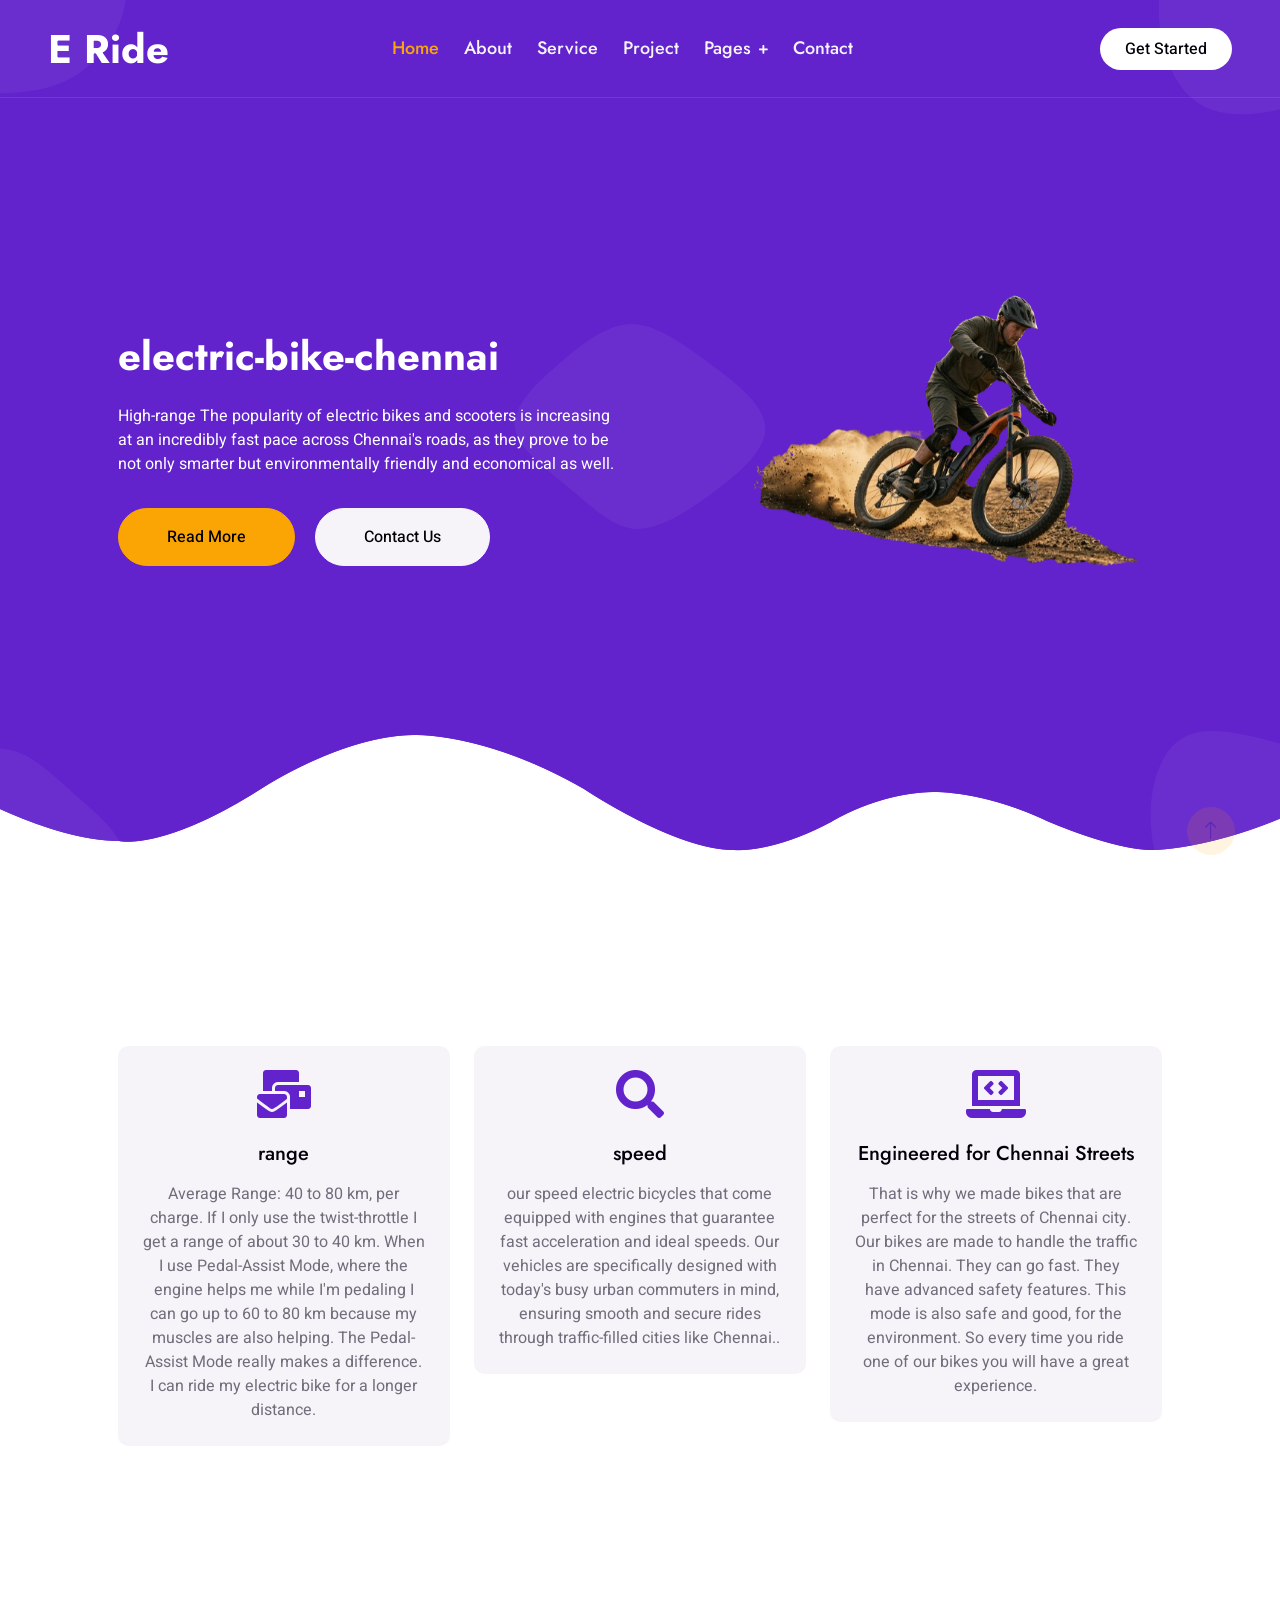
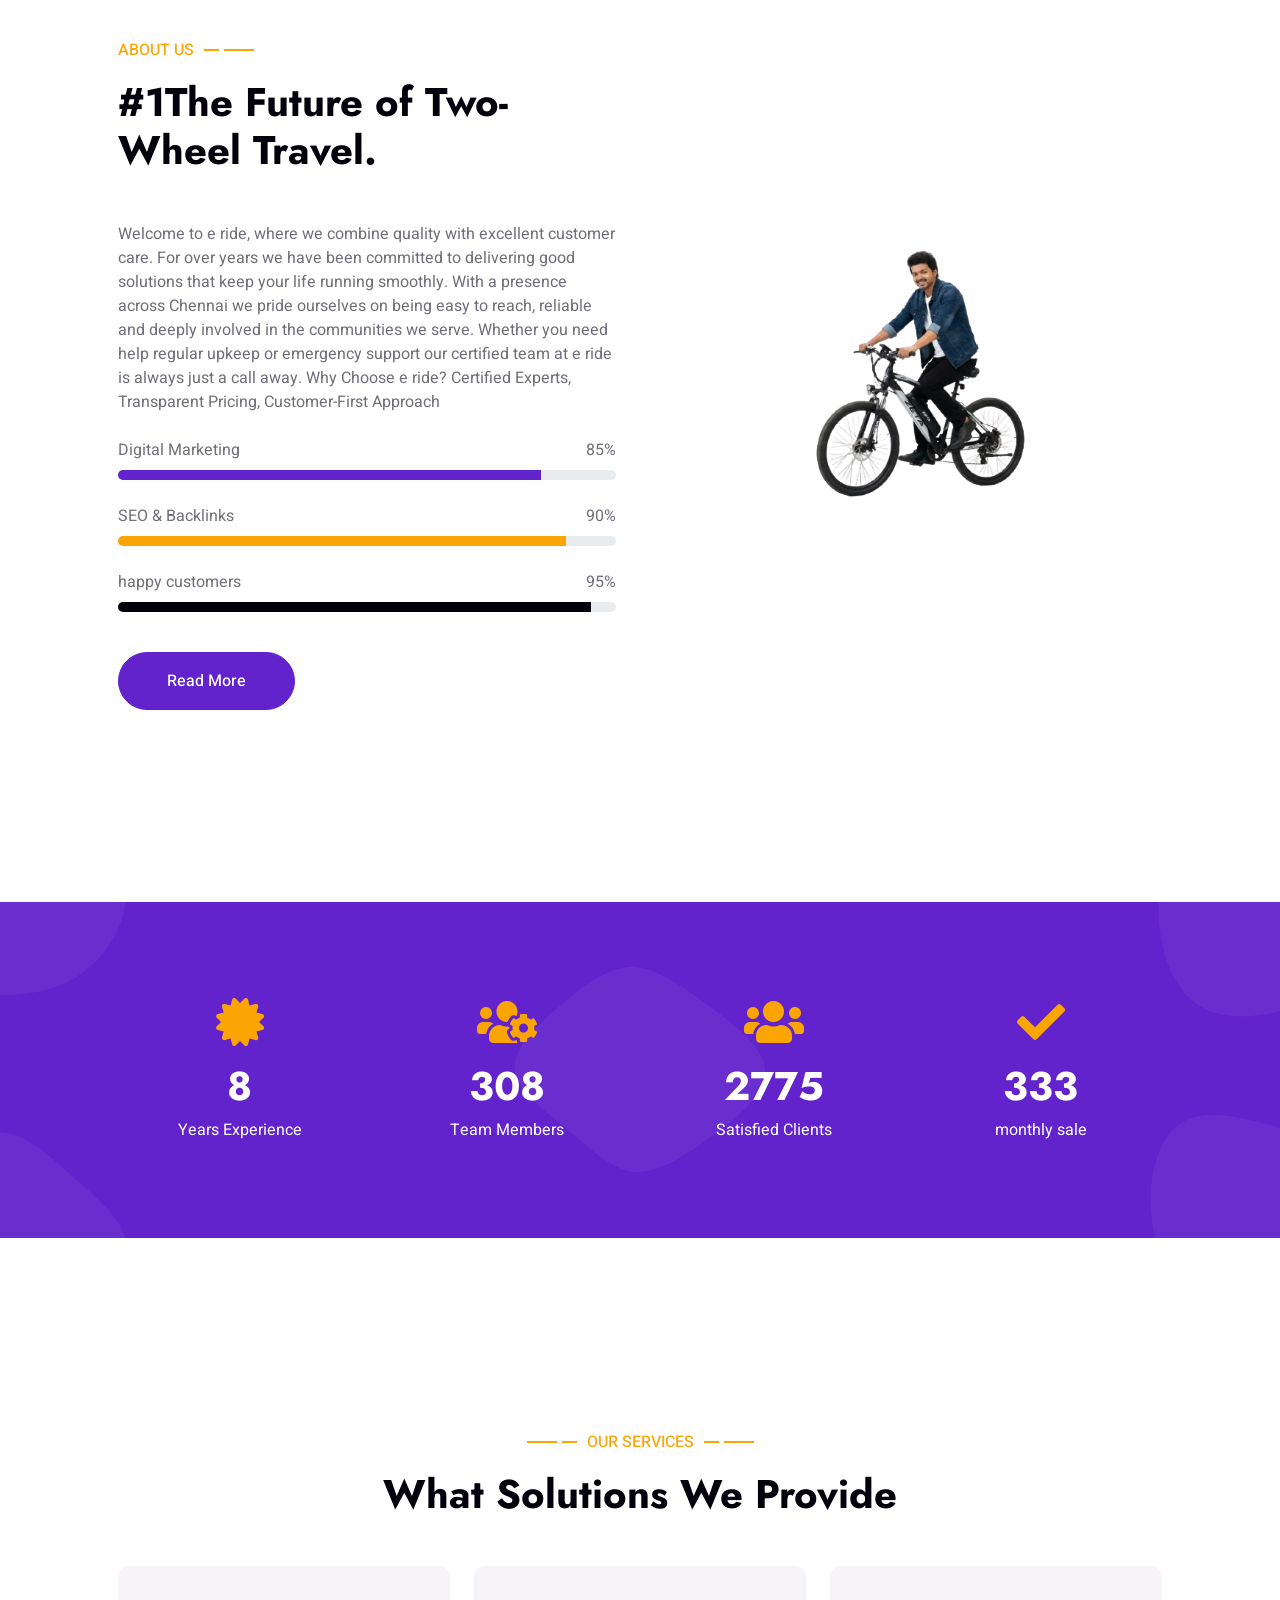
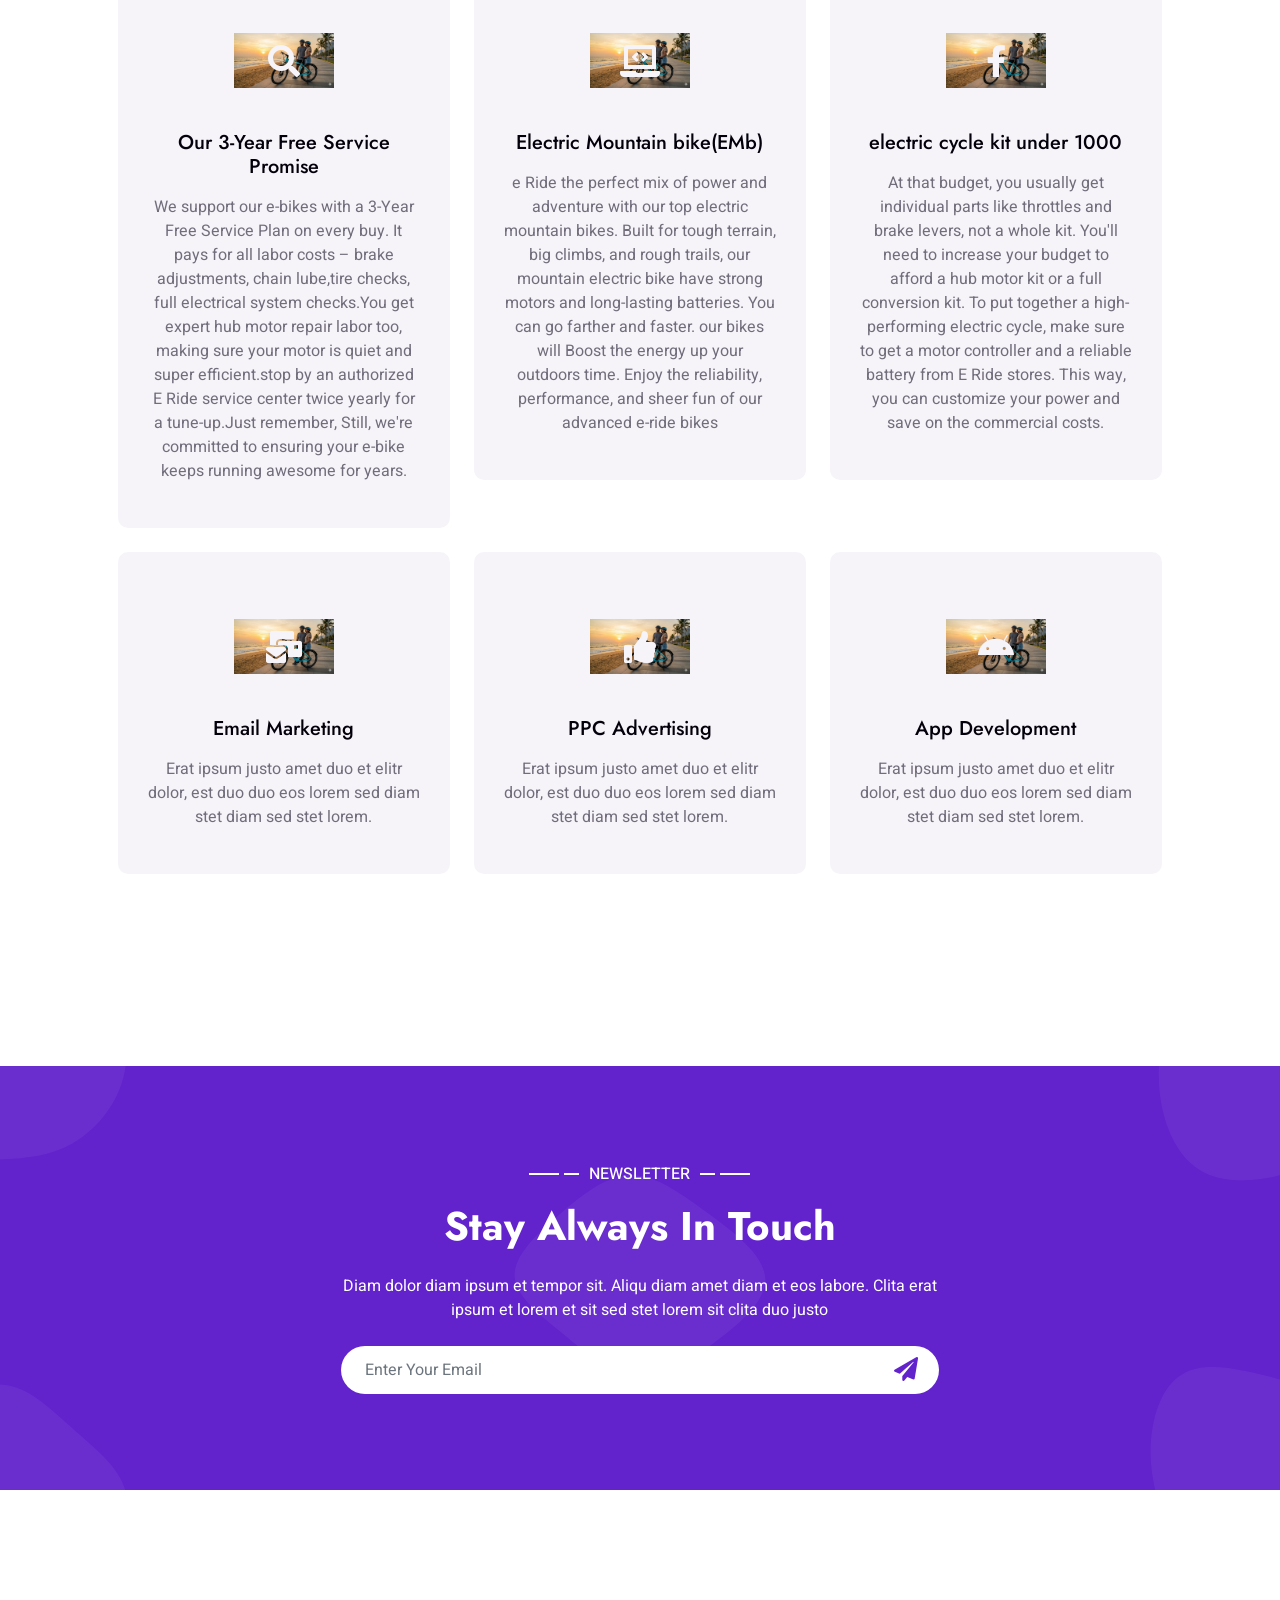
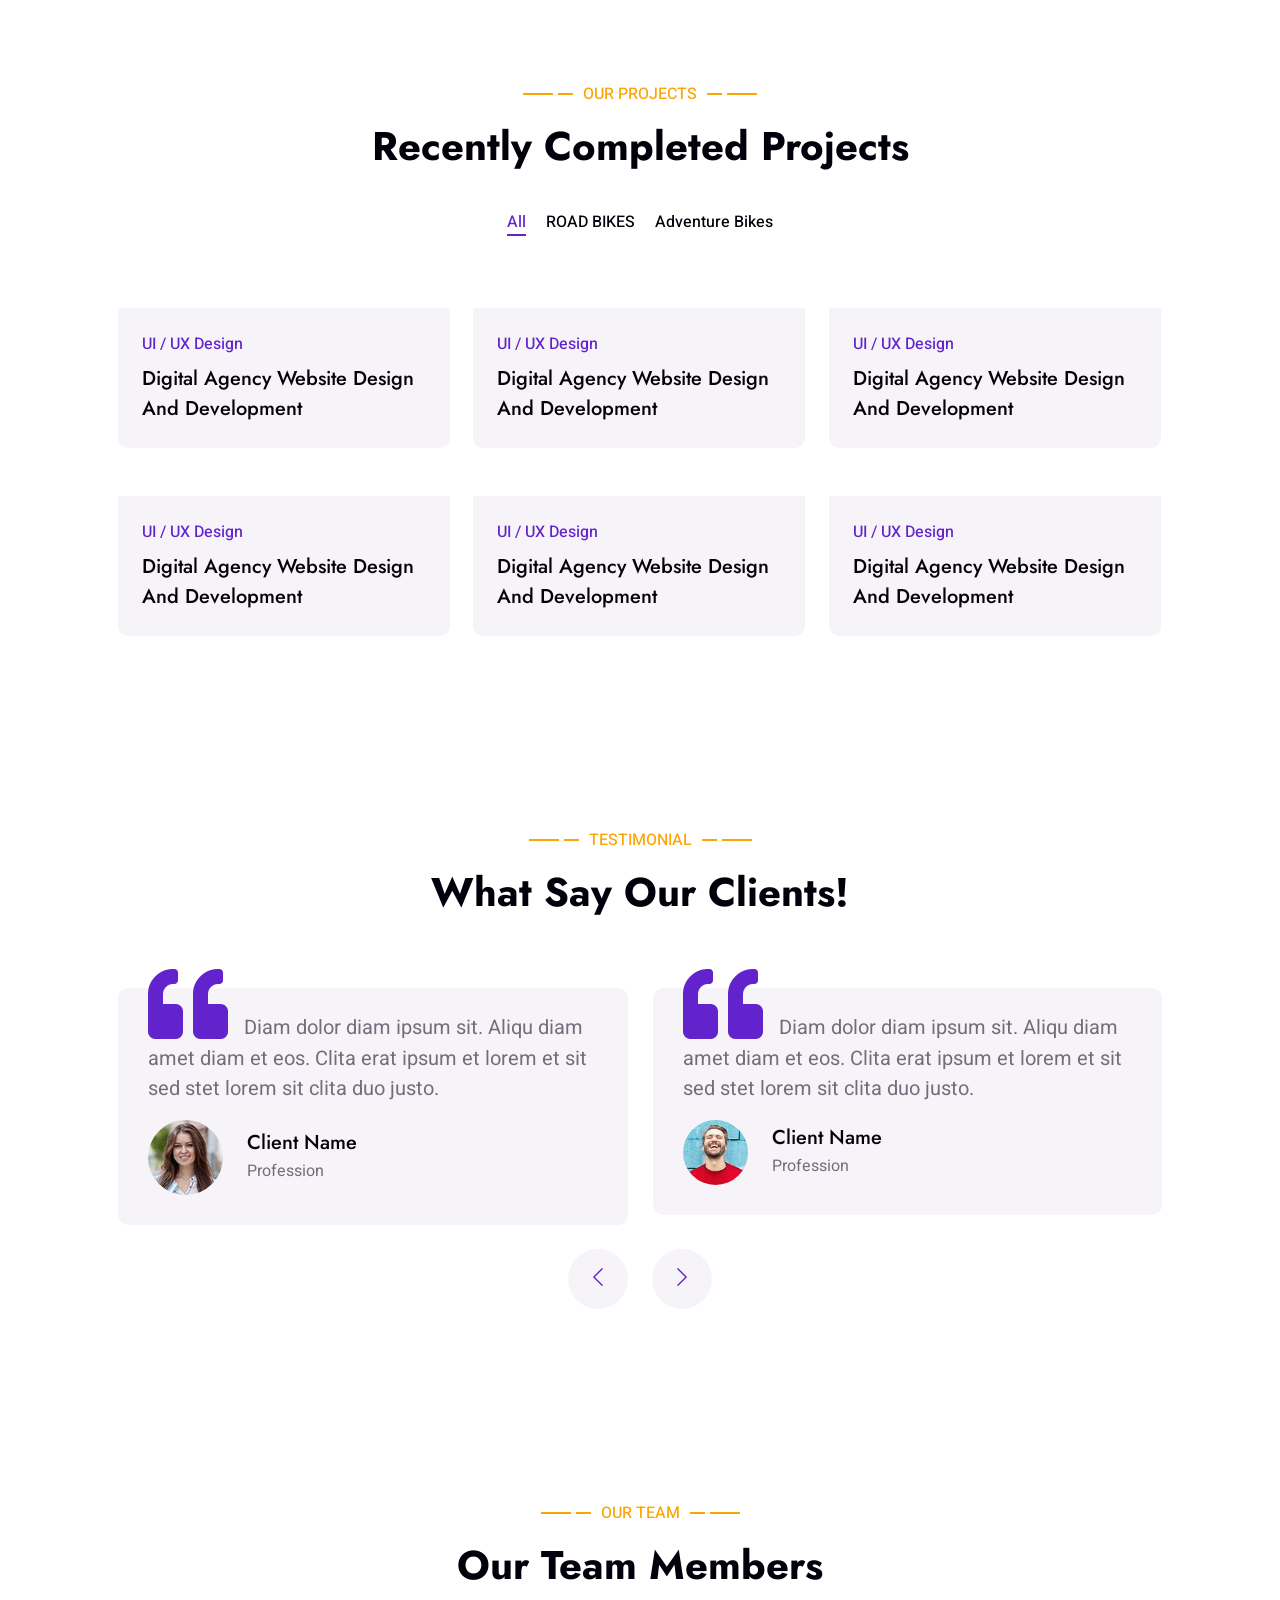
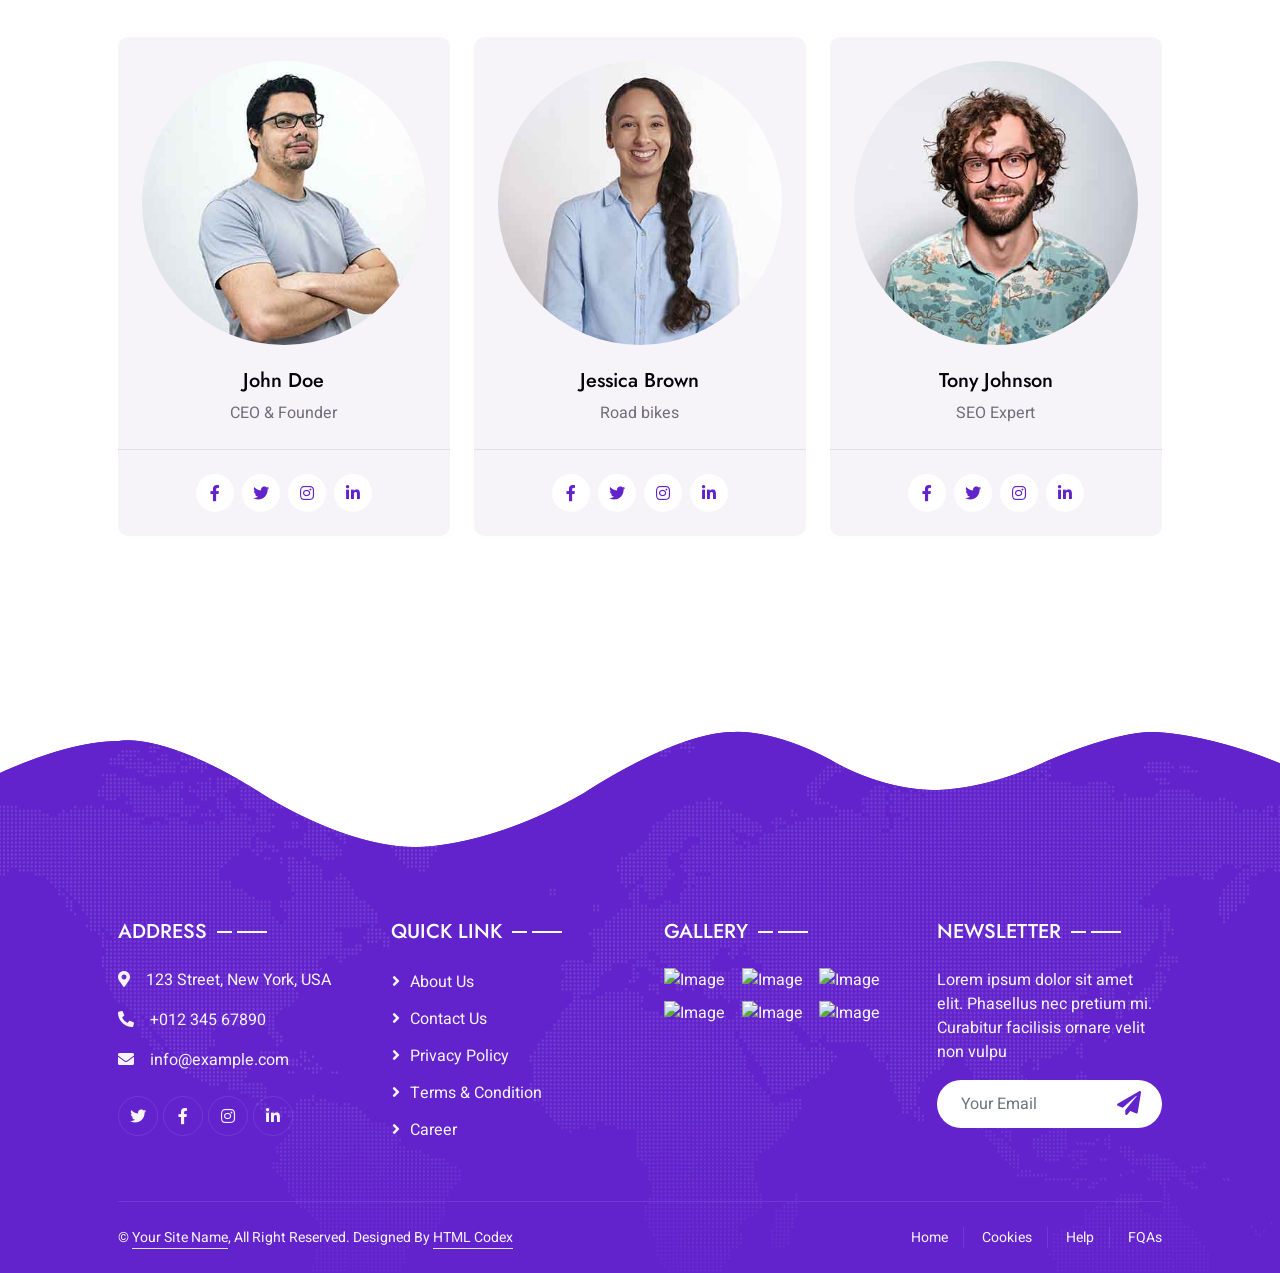
==== index.html @ e10cf602 "Update index.html" ====
<!DOCTYPE html>
<html lang="en">

<head>
    <meta charset="utf-8">
    <title>E Ride - e ride HTML Template</title>
    <meta content="width=device-width, initial-scale=1.0" name="viewport">
    <meta content="" name="keywords">
    <meta content="" name="description">
	<meta name="google-site-verification" content="MjJmo7mR6ktE2wpKKITRZeSMw9KIk4Xc7xB0XIwKGMk" />
     <script type="application/ld+json">
	{
	  "@context": "https://schema.org",
	  "@type": "BlogPosting",
	  "mainEntityOfPage": {
	    "@type": "WebPage",
	    "@id": "https://electric-bike-chennai.vercel.app/index.html"
	  },
	  "headline": "digital marketing",
	  "image": "",  
	  "author": {
	    "@type": "Organization",
	    "name": "nickson"
	  },  
	  "publisher": {
	    "@type": "Organization",
	    "name": "nickson",
	    "logo": {
	      "@type": "ImageObject",
	      "url": ""
	    }
	  },
	  "datePublished": "2026-05-29",
	  "dateModified": "2026-06-10"
	}
	</script>

    <script type="application/ld+json">
	{
	  "@context": "https://schema.org/", 
	  "@type": "BreadcrumbList", 
	  "itemListElement": [{
	    "@type": "ListItem", 
	    "position": 1, 
	    "name": "home",
	    "item": "https://electric-bike-chennai.vercel.app/"  
	  },{
	    "@type": "ListItem", 
	    "position": 2, 
	    "name": "about",
	    "item": "https://electric-bike-chennai.vercel.app/about.html"  
	  }]
	}
	</script>

	<script type="application/ld+json">
	{
	  "@context": "https://schema.org",
	  "@type": "Event",
	  "name": "digital marketing",
	  "description": "Join industry leaders at [Event Name] to discover the latest trends in SEO, paid media, content marketing, and AI-driven strategy. Packed with actionable insights, expert-led panels, and elite networking opportunities, this event is designed to help brands and agencies scale their digital footprint in 2026.",
	  "startDate": "2026-05-30T12:00+05:30",
	  "endDate": "2026-07-01T06:00+05:30",
	  "eventStatus": "https://schema.org/EventScheduled",
	  "eventAttendanceMode": "https://schema.org/OnlineEventAttendanceMode",
	  "location": {
	    "@type": "VirtualLocation",
	    "url": ""
	  },
	  "performer": {
	    "@type": "Person",
	    "name": "nickson"
	  }
	}
	</script>


	<script type="application/ld+json">
	{
	  "@context": "https://schema.org/",
	  "@type": "JobPosting",
	  "title": "digital marketing trainers",
	  "description": "digital marketing",
	  "identifier": {
	    "@type": "PropertyValue",
	    "name": "nick",
	    "value": "nickson"
	  },
	  "hiringOrganization" : {
	    "@type": "Organization",
	    "name": "nick",
	    "sameAs": "https://electric-bike-chennai.vercel.app/index.html"
	  },
	  "industry": "digital market",
	  "employmentType": "FULL_TIME",
	  "workHours": "8am-5pm",
	  "datePosted": "2026-06-03",
	  "validThrough": "2026-07-01",
	  "jobLocation": {
	    "@type": "Place",
	    "address": {
	      "@type": "PostalAddress",
	      "streetAddress": "sla street",
	      "addressLocality": "Nedumprakkad",
	      "postalCode": "688524",
	      "addressCountry": "IN"
	    }
	  },
	  "baseSalary": {
	    "@type": "MonetaryAmount",
	    "currency": "INR",
	    "value": {
	      "@type": "QuantitativeValue",
	      "minValue": 15000,
	      "maxValue": 25000,
	      "unitText": "MONTH"
	    }
	  },
	  "responsibilities": "team management",
	  "skills": "seo",
	  "qualifications": "digital marketing courses",
	  "educationRequirements": "any degrees",
	  "experienceRequirements": "1 years"
	}
</script>

	 <!DOCTYPE html>
<html lang="en">

<head>
    <meta charset="utf-8">
    <title>E ride - Digital Agency HTML Template</title>
    <meta content="width=device-width, initial-scale=1.0" name="viewport">
    <meta content="" name="keywords">
    <meta content="" name="description">
     <script type="application/ld+json">
	{
	  "@context": "https://schema.org",
	  "@type": "BlogPosting",
	  "mainEntityOfPage": {
	    "@type": "WebPage",
	    "@id": "https://electric-bike-chennai.vercel.app/index.html"
	  },
	  "headline": "digital marketing",
	  "image": "",  
	  "author": {
	    "@type": "Organization",
	    "name": "nickson"
	  },  
	  "publisher": {
	    "@type": "Organization",
	    "name": "nickson",
	    "logo": {
	      "@type": "ImageObject",
	      "url": ""
	    }
	  },
	  "datePublished": "2026-05-29",
	  "dateModified": "2026-06-10"
	}
	</script>

    <script type="application/ld+json">
	{
	  "@context": "https://schema.org/", 
	  "@type": "BreadcrumbList", 
	  "itemListElement": [{
	    "@type": "ListItem", 
	    "position": 1, 
	    "name": "home",
	    "item": "https://electric-bike-chennai.vercel.app/"  
	  },{
	    "@type": "ListItem", 
	    "position": 2, 
	    "name": "about",
	    "item": "https://electric-bike-chennai.vercel.app/about.html"  
	  }]
	}
	</script>

	<script type="application/ld+json">
	{
	  "@context": "https://schema.org",
	  "@type": "Event",
	  "name": "digital marketing",
	  "description": "Join industry leaders at [Event Name] to discover the latest trends in SEO, paid media, content marketing, and AI-driven strategy. Packed with actionable insights, expert-led panels, and elite networking opportunities, this event is designed to help brands and agencies scale their digital footprint in 2026.",
	  "startDate": "2026-05-30T12:00+05:30",
	  "endDate": "2026-07-01T06:00+05:30",
	  "eventStatus": "https://schema.org/EventScheduled",
	  "eventAttendanceMode": "https://schema.org/OnlineEventAttendanceMode",
	  "location": {
	    "@type": "VirtualLocation",
	    "url": ""
	  },
	  "performer": {
	    "@type": "Person",
	    "name": "nickson"
	  }
	}
	</script>
    <script type="application/ld+json">
	{
	  "@context": "https://schema.org/",
	  "@type": "Person",
	  "name": "nickson",
	  "url": "https://electric-bike-chennai-8pszng38u-nicksonraj194-sketchs-projects.vercel.app/",
	  "image": "https://kommodo.ai/i/twHcA2DqbHelSn1i2Pst",
	  "sameAs": "https://www.youtube.com/watch?v=ZucOiqzRznA",
	  "jobTitle": "digital marketing",
	  "worksFor": {
	    "@type": "Organization",
	    "name": "sla digital marketing"
	  }  
	}
</script>

	<script type="application/ld+json">
	{
	  "@context": "https://schema.org/",
	  "@type": "JobPosting",
	  "title": "digital marketing trainers",
	  "description": "digital marketing",
	  "identifier": {
	    "@type": "PropertyValue",
	    "name": "nick",
	    "value": "nickson"
	  },
	  "hiringOrganization" : {
	    "@type": "Organization",
	    "name": "nick",
	    "sameAs": "https://electric-bike-chennai.vercel.app/index.html"
	  },
	  "industry": "digital market",
	  "employmentType": "FULL_TIME",
	  "workHours": "8am-5pm",
	  "datePosted": "2026-06-03",
	  "validThrough": "2026-07-01",
	  "jobLocation": {
	    "@type": "Place",
	    "address": {
	      "@type": "PostalAddress",
	      "streetAddress": "sla street",
	      "addressLocality": "Nedumprakkad",
	      "postalCode": "688524",
	      "addressCountry": "IN"
	    }
	  },
	  "baseSalary": {
	    "@type": "MonetaryAmount",
	    "currency": "INR",
	    "value": {
	      "@type": "QuantitativeValue",
	      "minValue": 15000,
	      "maxValue": 25000,
	      "unitText": "MONTH"
	    }
	  },
	  "responsibilities": "team management",
	  "skills": "seo",
	  "qualifications": "digital marketing courses",
	  "educationRequirements": "any degrees",
	  "experienceRequirements": "1 years"
	}
</script>

		<script type="application/ld+json">
		{
		  "@context": "https://schema.org",
		  "@type": "LocalBusiness",
		  "name": "digital marketing",
		  "image": "https://kommodo.ai/i/B055EiTiriVZtrxV8oEu",
		  "@id": "https://electric-bike-chennai.vercel.app/about.html",
		  "url": "https://electric-bike-chennai.vercel.app/index.html",
		  "telephone": "9021213456",
		  "priceRange": "25000",
		  "address": {
		    "@type": "PostalAddress",
		    "streetAddress": "CMC-8, Cherthala - Thavanakkadavu Road",
		    "addressLocality": "Nedumprakkad",
		    "postalCode": "688524",
		    "addressCountry": "IN"
		  },
		  "geo": {
		    "@type": "GeoCoordinates",
		    "latitude": 9.6960765,
		    "longitude": 76.3517298
		  },
		  "openingHoursSpecification": {
		    "@type": "OpeningHoursSpecification",
		    "dayOfWeek": [
		      "Monday",
		      "Tuesday",
		      "Wednesday",
		      "Thursday",
		      "Friday",
		      "Saturday",
		      "Sunday"
		    ],
		    "opens": "00:00",
		    "closes": "23:59"
		  },
		  "sameAs": "https://electric-bike-chennai.vercel.app/index.html" 
		}
</script>

	 <script type="application/ld+json">
	{
	  "@context": "https://schema.org/", 
	  "@type": "Product", 
	  "name": "e bike",
	  "image": "https://kommodo.ai/i/fClTK6nTfmy2OwYdulo4",
	  "description": "Engineered for riders who demand performance, style, and reliability, this electric bike effortlessly blends advanced technology with premium comfort. Whether you are navigating steep city hills, beating rush-hour traffic, or exploring scenic coastal trails, power through your journey with zero emissions and maximum fun.",
	  "brand": {
	    "@type": "Brand",
	    "name": "electric bike"
	  },
	  "sku": "100",
	  "aggregateRating": {
	    "@type": "AggregateRating",
	    "ratingValue": "5",
	    "bestRating": "5",
	    "worstRating": "1",
	    "ratingCount": "5"
	  }
	}
</script>
	 <script type="application/ld+json">
	{
	  "@context": "https://schema.org",
	  "@type": "VideoObject",
	  "name": "e bike",
	  "description": ". Built for riders who refuse to compromise on performance or style, this electric bike seamlessly bridges the gap between rugged durability and sleek urban design. Effortlessly flatten steep city hills, bypass gridlock traffic, and explore backcountry trails with zero emissions and pure adrenaline.",
	  "thumbnailUrl": "https://www.youtube.com/shorts/cs1AlB3VUu8",
	  "uploadDate": "2026-05-31",
	  "duration": "PT0M8S",
	  "contentUrl": "https://kommodo.ai/i/bMPsg0M1tJGN9bJqcr7K",
	  "embedUrl": "https://electric-bike-chennai.vercel.app/",
	  "potentialAction": {
	    "@type": "SeekToAction",
	    "target": "https://www.youtube.com/shorts/cs1AlB3VUu8={seek_to_second_number}",
	    "startOffset-input": "required name=seek_to_second_number"
	  }
	}
</script>

    <!-- Favicon -->
    <link href="img/favicon.ico" rel="icon">

    <!-- Google Web Fonts -->
    <link rel="preconnect" href="https://fonts.googleapis.com">
    <link rel="preconnect" href="https://fonts.gstatic.com" crossorigin>
    <link href="https://fonts.googleapis.com/css2?family=Heebo:wght@400;500&family=Jost:wght@500;600;700&display=swap" rel="stylesheet"> 

    <!-- Icon Font Stylesheet -->
    <link href="https://cdnjs.cloudflare.com/ajax/libs/font-awesome/5.10.0/css/all.min.css" rel="stylesheet">
    <link href="https://cdn.jsdelivr.net/npm/bootstrap-icons@1.4.1/font/bootstrap-icons.css" rel="stylesheet">

    <!-- Libraries Stylesheet -->
    <link href="lib/animate/animate.min.css" rel="stylesheet">
    <link href="lib/owlcarousel/assets/owl.carousel.min.css" rel="stylesheet">
    <link href="lib/lightbox/css/lightbox.min.css" rel="stylesheet">

    <!-- Customized Bootstrap Stylesheet -->
    <link href="css/bootstrap.min.css" rel="stylesheet">

    <!-- Template Stylesheet -->
    <link href="css/style.css" rel="stylesheet">
</head>

<body>
    <div class="container-xxl bg-white p-0">
        <!-- Spinner Start -->
        <div id="spinner" class="show bg-white position-fixed translate-middle w-100 vh-100 top-50 start-50 d-flex align-items-center justify-content-center">
            <div class="spinner-grow text-primary" style="width: 3rem; height: 3rem;" role="status">
                <span class="sr-only">Loading...</span>
            </div>
        </div>
        <!-- Spinner End -->


        <!-- Navbar & Hero Start -->
        <div class="container-xxl position-relative p-0">
            <nav class="navbar navbar-expand-lg navbar-light px-4 px-lg-5 py-3 py-lg-0">
                <a href="" class="navbar-brand p-0">
                    <h1 class="m-0">E Ride</h1>
                    <!-- <img src="img/logo.png" alt="Logo"> -->
                </a>
                <button class="navbar-toggler" type="button" data-bs-toggle="collapse" data-bs-target="#navbarCollapse">
                    <span class="fa fa-bars"></span>
                </button>
                <div class="collapse navbar-collapse" id="navbarCollapse">
                    <div class="navbar-nav mx-auto py-0">
                        <a href="index.html" class="nav-item nav-link active">Home</a>
                        <a href="about.html" class="nav-item nav-link">About</a>
                        <a href="service.html" class="nav-item nav-link">Service</a>
                        <a href="project.html" class="nav-item nav-link">Project</a>
                        <div class="nav-item dropdown">
                            <a href="#" class="nav-link dropdown-toggle" data-bs-toggle="dropdown">Pages</a>
                            <div class="dropdown-menu m-0">
                                <a href="team.html" class="dropdown-item">Our Team</a>
                                <a href="testimonial.html" class="dropdown-item">Testimonial</a>
                                <a href="404.html" class="dropdown-item">404 Page</a>
                            </div>
                        </div>
                        <a href="contact.html" class="nav-item nav-link">Contact</a>
                    </div>
                    <a href="" class="btn rounded-pill py-2 px-4 ms-3 d-none d-lg-block">Get Started</a>
                </div>
            </nav>

            <div class="container-xxl bg-primary hero-header">
                <div class="container px-lg-5">
                    <div class="row g-5 align-items-end">
                        <div class="col-lg-6 text-center text-lg-start">
                            <h1 class="text-white mb-4 animated slideInDown">electric-bike-chennai</h1>
                            <p class="text-white pb-3 animated slideInDown">High-range The popularity of electric bikes and scooters is increasing at an incredibly fast pace across Chennai's roads, as they prove to be not only smarter but environmentally friendly and economical as well.</p>
                            <a href="" class="btn btn-secondary py-sm-3 px-sm-5 rounded-pill me-3 animated slideInLeft">Read More</a>
                            <a href="" class="btn btn-light py-sm-3 px-sm-5 rounded-pill animated slideInRight">Contact Us</a>
                        </div>
                        <div class="col-lg-6 text-center text-lg-start">
                            <img class="img-fluid animated zoomIn" src="img/hero.png" alt="">
                        </div>
                    </div>
                </div>
            </div>
        </div>
        <!-- Navbar & Hero End -->


        <!-- Feature Start -->
        <div class="container-xxl py-5">
            <div class="container py-5 px-lg-5">
                <div class="row g-4">
                    <div class="col-lg-4 wow fadeInUp" data-wow-delay="0.1s">
                        <div class="feature-item bg-light rounded text-center p-4">
                            <i class="fa fa-3x fa-mail-bulk text-primary mb-4"></i>
                            <h5 class="mb-3">range</h5>
                            <p class="m-0">Average Range: 40 to 80 km, per charge.

							If I only use the twist-throttle I get a range of about 30 to 40 km.
							
							When I use Pedal-Assist Mode, where the engine helps me while I'm pedaling I can go up to 60 to 80 km because my muscles are also helping.
							
							The Pedal-Assist Mode really makes a difference. I can ride my electric bike for a longer distance.</p>
                        </div>
                    </div>
                    <div class="col-lg-4 wow fadeInUp" data-wow-delay="0.3s">
                        <div class="feature-item bg-light rounded text-center p-4">
                            <i class="fa fa-3x fa-search text-primary mb-4"></i>
                            <h5 class="mb-3">speed </h5>
                            <p class="m-0">our speed electric bicycles that come equipped with engines that guarantee fast acceleration and ideal speeds. Our vehicles are specifically designed with today's busy urban commuters in mind, ensuring smooth and secure rides through traffic-filled cities like Chennai..</p>
                        </div>
                    </div>
                    <div class="col-lg-4 wow fadeInUp" data-wow-delay="0.5s">
                        <div class="feature-item bg-light rounded text-center p-4">
                            <i class="fa fa-3x fa-laptop-code text-primary mb-4"></i>
                            <h5 class="mb-3">Engineered for Chennai Streets</h5>
                            <p class="m-0"> That is why we made bikes that are perfect for the streets of Chennai city. Our bikes are made to handle the traffic in Chennai. They can go fast. They have advanced safety features. This mode is also safe and good, for the environment. So every time you ride one of our bikes you will have a great experience. </p>
                        </div>
                    </div>
                </div>
            </div>
        </div>
        <!-- Feature End -->


        <!-- About Start -->
        <div class="container-xxl py-5">
            <div class="container py-5 px-lg-5">
                <div class="row g-5 align-items-center">
                    <div class="col-lg-6 wow fadeInUp" data-wow-delay="0.1s">
                        <p class="section-title text-secondary">About Us<span></span></p>
                        <h1 class="mb-5">#1The Future of Two-Wheel Travel.</h1>
                        <p class="mb-4">Welcome to e ride, where we combine quality with excellent customer care. For over years we have been committed to delivering good solutions that keep your life running smoothly.

With a presence across Chennai we pride ourselves on being easy to reach, reliable and deeply involved in the communities we serve. Whether you need help regular upkeep or emergency support our certified team at e ride is always just a call away.

Why Choose e ride?

Certified Experts,

Transparent Pricing,

Customer-First Approach

</p>
                        <div class="skill mb-4">
                            <div class="d-flex justify-content-between">
                                <p class="mb-2">Digital Marketing</p>
                                <p class="mb-2">85%</p>
                            </div>
                            <div class="progress">
                                <div class="progress-bar bg-primary" role="progressbar" aria-valuenow="85" aria-valuemin="0" aria-valuemax="100"></div>
                            </div>
                        </div>
                        <div class="skill mb-4">
                            <div class="d-flex justify-content-between">
                                <p class="mb-2">SEO & Backlinks</p>
                                <p class="mb-2">90%</p>
                            </div>
                            <div class="progress">
                                <div class="progress-bar bg-secondary" role="progressbar" aria-valuenow="90" aria-valuemin="0" aria-valuemax="100"></div>
                            </div>
                        </div>
                        <div class="skill mb-4">
                            <div class="d-flex justify-content-between">
                                <p class="mb-2">happy customers </p>
                                <p class="mb-2">95%</p>
                            </div>
                            <div class="progress">
                                <div class="progress-bar bg-dark" role="progressbar" aria-valuenow="95" aria-valuemin="0" aria-valuemax="100"></div>
                            </div>
                        </div>
                        <a href="" class="btn btn-primary py-sm-3 px-sm-5 rounded-pill mt-3">Read More</a>
                    </div>
                    <div class="col-lg-6">
                        <img class="img-fluid wow zoomIn" data-wow-delay="0.5s" src="img/about.png">
                    </div>
                </div>
            </div>
        </div>
        <!-- About End -->


        <!-- Facts Start -->
        <div class="container-xxl bg-primary fact py-5 wow fadeInUp" data-wow-delay="0.1s">
            <div class="container py-5 px-lg-5">
                <div class="row g-4">
                    <div class="col-md-6 col-lg-3 text-center wow fadeIn" data-wow-delay="0.1s">
                        <i class="fa fa-certificate fa-3x text-secondary mb-3"></i>
                        <h1 class="text-white mb-2" data-toggle="counter-up">15</h1>
                        <p class="text-white mb-0">Years Experience</p>
                    </div>
                    <div class="col-md-6 col-lg-3 text-center wow fadeIn" data-wow-delay="0.3s">
                        <i class="fa fa-users-cog fa-3x text-secondary mb-3"></i>
                        <h1 class="text-white mb-2" data-toggle="counter-up">550</h1>
                        <p class="text-white mb-0">Team Members</p>
                    </div>
                    <div class="col-md-6 col-lg-3 text-center wow fadeIn" data-wow-delay="0.5s">
                        <i class="fa fa-users fa-3x text-secondary mb-3"></i>
                        <h1 class="text-white mb-2" data-toggle="counter-up">5000</h1>
                        <p class="text-white mb-0">Satisfied Clients</p>
                    </div>
                    <div class="col-md-6 col-lg-3 text-center wow fadeIn" data-wow-delay="0.7s">
                        <i class="fa fa-check fa-3x text-secondary mb-3"></i>
                        <h1 class="text-white mb-2" data-toggle="counter-up">600</h1>
                        <p class="text-white mb-0">monthly sale </p>
                    </div>
                </div>
            </div>
        </div>
        <!-- Facts End -->


        <!-- Service Start -->
        <div class="container-xxl py-5">
            <div class="container py-5 px-lg-5">
                <div class="wow fadeInUp" data-wow-delay="0.1s">
                    <p class="section-title text-secondary justify-content-center"><span></span>Our Services<span></span></p>
                    <h1 class="text-center mb-5">What Solutions We Provide</h1>
                </div>
                <div class="row g-4">
                    <div class="col-lg-4 col-md-6 wow fadeInUp" data-wow-delay="0.1s">
                        <div class="service-item d-flex flex-column text-center rounded">
                            <div class="service-icon flex-shrink-0">
                                <i class="fa fa-search fa-2x"></i>
                            </div>
                            <h5 class="mb-3">Our 3-Year Free Service Promise</h5>
                            <p class="m-0">We support our e-bikes with a 3-Year Free Service Plan on every buy. It pays for all labor costs – brake adjustments, chain lube,tire checks, full electrical system checks.You get expert hub motor repair labor too, making sure your motor is quiet and super efficient.stop by an authorized E Ride service center twice yearly for a tune-up.Just remember, Still, we're committed to ensuring your e-bike keeps running awesome for years.</p>
                            <a class="btn btn-square" href=""><i class="fa fa-arrow-right"></i></a>
                        </div>
                    </div>
                    <div class="col-lg-4 col-md-6 wow fadeInUp" data-wow-delay="0.3s">
                        <div class="service-item d-flex flex-column text-center rounded">
                            <div class="service-icon flex-shrink-0">
                                <i class="fa fa-laptop-code fa-2x"></i>
                            </div>
                            <h5 class="mb-3">Electric Mountain bike(EMb)</h5>
                            <p class="m-0">e Ride the perfect mix of power and adventure with our top electric mountain bikes. Built for tough terrain, big climbs, and rough trails, our mountain electric bike have strong motors and long-lasting batteries. You can go farther and faster. our bikes will Boost the energy up your outdoors time. Enjoy the reliability, performance, and sheer fun of our advanced e-ride bikes </p>
                            <a class="btn btn-square" href=""><i class="fa fa-arrow-right"></i></a>
                        </div>
                    </div>
                    <div class="col-lg-4 col-md-6 wow fadeInUp" data-wow-delay="0.5s">
                        <div class="service-item d-flex flex-column text-center rounded">
                            <div class="service-icon flex-shrink-0">
                                <i class="fab fa-facebook-f fa-2x"></i>
                            </div>
                            <h5 class="mb-3">electric cycle kit under 1000</h5>
                            <p class="m-0">At that budget, you usually get individual parts like throttles and brake levers, not a whole kit.  You'll need to increase your budget to afford a hub motor kit or a full conversion kit. To put together a high-performing electric cycle, make sure to get a motor controller and a reliable battery from E Ride stores. This way, you can customize your power and save on the commercial costs.</p>
                            <a class="btn btn-square" href=""><i class="fa fa-arrow-right"></i></a>
                        </div>
                    </div>
                    <div class="col-lg-4 col-md-6 wow fadeInUp" data-wow-delay="0.1s">
                        <div class="service-item d-flex flex-column text-center rounded">
                            <div class="service-icon flex-shrink-0">
                                <i class="fa fa-mail-bulk fa-2x"></i>
                            </div>
                            <h5 class="mb-3">Email Marketing</h5>
                            <p class="m-0">Erat ipsum justo amet duo et elitr dolor, est duo duo eos lorem sed diam stet diam sed stet lorem.</p>
                            <a class="btn btn-square" href=""><i class="fa fa-arrow-right"></i></a>
                        </div>
                    </div>
                    <div class="col-lg-4 col-md-6 wow fadeInUp" data-wow-delay="0.3s">
                        <div class="service-item d-flex flex-column text-center rounded">
                            <div class="service-icon flex-shrink-0">
                                <i class="fa fa-thumbs-up fa-2x"></i>
                            </div>
                            <h5 class="mb-3">PPC Advertising</h5>
                            <p class="m-0">Erat ipsum justo amet duo et elitr dolor, est duo duo eos lorem sed diam stet diam sed stet lorem.</p>
                            <a class="btn btn-square" href=""><i class="fa fa-arrow-right"></i></a>
                        </div>
                    </div>
                    <div class="col-lg-4 col-md-6 wow fadeInUp" data-wow-delay="0.5s">
                        <div class="service-item d-flex flex-column text-center rounded">
                            <div class="service-icon flex-shrink-0">
                                <i class="fab fa-android fa-2x"></i>
                            </div>
                            <h5 class="mb-3">App Development</h5>
                            <p class="m-0">Erat ipsum justo amet duo et elitr dolor, est duo duo eos lorem sed diam stet diam sed stet lorem.</p>
                            <a class="btn btn-square" href=""><i class="fa fa-arrow-right"></i></a>
                        </div>
                    </div>
                </div>
            </div>
        </div>
        <!-- Service End -->


        <!-- Newsletter Start -->
        <div class="container-xxl bg-primary newsletter py-5 wow fadeInUp" data-wow-delay="0.1s">
            <div class="container py-5 px-lg-5">
                <div class="row justify-content-center">
                    <div class="col-lg-7 text-center">
                        <p class="section-title text-white justify-content-center"><span></span>Newsletter<span></span></p>
                        <h1 class="text-center text-white mb-4">Stay Always In Touch</h1>
                        <p class="text-white mb-4">Diam dolor diam ipsum et tempor sit. Aliqu diam amet diam et eos labore. Clita erat ipsum et lorem et sit sed stet lorem sit clita duo justo</p>
                        <div class="position-relative w-100 mt-3">
                            <input class="form-control border-0 rounded-pill w-100 ps-4 pe-5" type="text" placeholder="Enter Your Email" style="height: 48px;">
                            <button type="button" class="btn shadow-none position-absolute top-0 end-0 mt-1 me-2"><i class="fa fa-paper-plane text-primary fs-4"></i></button>
                        </div>
                    </div>
                </div>
            </div>
        </div>
        <!-- Newsletter End -->


        <!-- Projects Start -->
        <div class="container-xxl py-5">
            <div class="container py-5 px-lg-5">
                <div class="wow fadeInUp" data-wow-delay="0.1s">
                    <p class="section-title text-secondary justify-content-center"><span></span>Our Projects<span></span></p>
                    <h1 class="text-center mb-5">Recently Completed Projects</h1>
                </div>
                <div class="row mt-n2 wow fadeInUp" data-wow-delay="0.3s">
                    <div class="col-12 text-center">
                        <ul class="list-inline mb-5" id="portfolio-flters">
                            <li class="mx-2 active" data-filter="*">All</li>
                            <li class="mx-2" data-filter=".first">ROAD BIKES </li>
                            <li class="mx-2" data-filter=".second">Adventure Bikes</li>
                        </ul>
                    </div>
                </div>
                <div class="row g-4 portfolio-container">
                    <div class="col-lg-4 col-md-6 portfolio-item first wow fadeInUp" data-wow-delay="0.1s">
                        <div class="rounded overflow-hidden">
                            <div class="position-relative overflow-hidden">
                                <img class="img-fluid w-100" src="img/portfolio-1.jpg" alt="">
                                <div class="portfolio-overlay">
                                    <a class="btn btn-square btn-outline-light mx-1" href="img/portfolio-1.jpg" data-lightbox="portfolio"><i class="fa fa-eye"></i></a>
                                    <a class="btn btn-square btn-outline-light mx-1" href=""><i class="fa fa-link"></i></a>
                                </div>
                            </div>
                            <div class="bg-light p-4">
                                <p class="text-primary fw-medium mb-2">UI / UX Design</p>
                                <h5 class="lh-base mb-0">Digital Agency Website Design And Development</a>
                            </div>
                        </div>
                    </div>
                    <div class="col-lg-4 col-md-6 portfolio-item second wow fadeInUp" data-wow-delay="0.3s">
                        <div class="rounded overflow-hidden">
                            <div class="position-relative overflow-hidden">
                                <img class="img-fluid w-100" src="img/portfolio-2.jpg" alt="">
                                <div class="portfolio-overlay">
                                    <a class="btn btn-square btn-outline-light mx-1" href="img/portfolio-2.jpg" data-lightbox="portfolio"><i class="fa fa-eye"></i></a>
                                    <a class="btn btn-square btn-outline-light mx-1" href=""><i class="fa fa-link"></i></a>
                                </div>
                            </div>
                            <div class="bg-light p-4">
                                <p class="text-primary fw-medium mb-2">UI / UX Design</p>
                                <h5 class="lh-base mb-0">Digital Agency Website Design And Development</a>
                            </div>
                        </div>
                    </div>
                    <div class="col-lg-4 col-md-6 portfolio-item first wow fadeInUp" data-wow-delay="0.5s">
                        <div class="rounded overflow-hidden">
                            <div class="position-relative overflow-hidden">
                                <img class="img-fluid w-100" src="img/portfolio-3.jpg" alt="">
                                <div class="portfolio-overlay">
                                    <a class="btn btn-square btn-outline-light mx-1" href="img/portfolio-3.jpg" data-lightbox="portfolio"><i class="fa fa-eye"></i></a>
                                    <a class="btn btn-square btn-outline-light mx-1" href=""><i class="fa fa-link"></i></a>
                                </div>
                            </div>
                            <div class="bg-light p-4">
                                <p class="text-primary fw-medium mb-2">UI / UX Design</p>
                                <h5 class="lh-base mb-0">Digital Agency Website Design And Development</a>
                            </div>
                        </div>
                    </div>
                    <div class="col-lg-4 col-md-6 portfolio-item second wow fadeInUp" data-wow-delay="0.1s">
                        <div class="rounded overflow-hidden">
                            <div class="position-relative overflow-hidden">
                                <img class="img-fluid w-100" src="img/portfolio-4.jpg" alt="">
                                <div class="portfolio-overlay">
                                    <a class="btn btn-square btn-outline-light mx-1" href="img/portfolio-4.jpg" data-lightbox="portfolio"><i class="fa fa-eye"></i></a>
                                    <a class="btn btn-square btn-outline-light mx-1" href=""><i class="fa fa-link"></i></a>
                                </div>
                            </div>
                            <div class="bg-light p-4">
                                <p class="text-primary fw-medium mb-2">UI / UX Design</p>
                                <h5 class="lh-base mb-0">Digital Agency Website Design And Development</a>
                            </div>
                        </div>
                    </div>
                    <div class="col-lg-4 col-md-6 portfolio-item first wow fadeInUp" data-wow-delay="0.3s">
                        <div class="rounded overflow-hidden">
                            <div class="position-relative overflow-hidden">
                                <img class="img-fluid w-100" src="img/portfolio-5.jpg" alt="">
                                <div class="portfolio-overlay">
                                    <a class="btn btn-square btn-outline-light mx-1" href="img/portfolio-5.jpg" data-lightbox="portfolio"><i class="fa fa-eye"></i></a>
                                    <a class="btn btn-square btn-outline-light mx-1" href=""><i class="fa fa-link"></i></a>
                                </div>
                            </div>
                            <div class="bg-light p-4">
                                <p class="text-primary fw-medium mb-2">UI / UX Design</p>
                                <h5 class="lh-base mb-0">Digital Agency Website Design And Development</a>
                            </div>
                        </div>
                    </div>
                    <div class="col-lg-4 col-md-6 portfolio-item second wow fadeInUp" data-wow-delay="0.5s">
                        <div class="rounded overflow-hidden">
                            <div class="position-relative overflow-hidden">
                                <img class="img-fluid w-100" src="img/portfolio-6.jpg" alt="">
                                <div class="portfolio-overlay">
                                    <a class="btn btn-square btn-outline-light mx-1" href="img/portfolio-6.jpg" data-lightbox="portfolio"><i class="fa fa-eye"></i></a>
                                    <a class="btn btn-square btn-outline-light mx-1" href=""><i class="fa fa-link"></i></a>
                                </div>
                            </div>
                            <div class="bg-light p-4">
                                <p class="text-primary fw-medium mb-2">UI / UX Design</p>
                                <h5 class="lh-base mb-0">Digital Agency Website Design And Development</a>
                            </div>
                        </div>
                    </div>
                </div>
            </div>
        </div>
        <!-- Projects End -->


        <!-- Testimonial Start -->
        <div class="container-xxl py-5 wow fadeInUp" data-wow-delay="0.1s">
            <div class="container py-5 px-lg-5">
                <p class="section-title text-secondary justify-content-center"><span></span>Testimonial<span></span></p>
                <h1 class="text-center mb-5">What Say Our Clients!</h1>
                <div class="owl-carousel testimonial-carousel">
                    <div class="testimonial-item bg-light rounded my-4">
                        <p class="fs-5"><i class="fa fa-quote-left fa-4x text-primary mt-n4 me-3"></i>Diam dolor diam ipsum sit. Aliqu diam amet diam et eos. Clita erat ipsum et lorem et sit sed stet lorem sit clita duo justo.</p>
                        <div class="d-flex align-items-center">
                            <img class="img-fluid flex-shrink-0 rounded-circle" src="img/testimonial-1.jpg" style="width: 75px; height: 75px;">
                            <div class="ps-4">
                                <h5 class="mb-1">Client Name</h5>
                                <span>Profession</span>
                            </div>
                        </div>
                    </div>
                    <div class="testimonial-item bg-light rounded my-4">
                        <p class="fs-5"><i class="fa fa-quote-left fa-4x text-primary mt-n4 me-3"></i>Diam dolor diam ipsum sit. Aliqu diam amet diam et eos. Clita erat ipsum et lorem et sit sed stet lorem sit clita duo justo.</p>
                        <div class="d-flex align-items-center">
                            <img class="img-fluid flex-shrink-0 rounded-circle" src="img/testimonial-2.jpg" style="width: 65px; height: 65px;">
                            <div class="ps-4">
                                <h5 class="mb-1">Client Name</h5>
                                <span>Profession</span>
                            </div>
                        </div>
                    </div>
                    <div class="testimonial-item bg-light rounded my-4">
                        <p class="fs-5"><i class="fa fa-quote-left fa-4x text-primary mt-n4 me-3"></i>Diam dolor diam ipsum sit. Aliqu diam amet diam et eos. Clita erat ipsum et lorem et sit sed stet lorem sit clita duo justo.</p>
                        <div class="d-flex align-items-center">
                            <img class="img-fluid flex-shrink-0 rounded-circle" src="img/testimonial-3.jpg" style="width: 65px; height: 65px;">
                            <div class="ps-4">
                                <h5 class="mb-1">Client Name</h5>
                                <span>Profession</span>
                            </div>
                        </div>
                    </div>
                </div>
            </div>
        </div>
        <!-- Testimonial End -->


        <!-- Team Start -->
        <div class="container-xxl py-5">
            <div class="container py-5 px-lg-5">
                <div class="wow fadeInUp" data-wow-delay="0.1s">
                    <p class="section-title text-secondary justify-content-center"><span></span>Our Team<span></span></p>
                    <h1 class="text-center mb-5">Our Team Members</h1>
                </div>
                <div class="row g-4">
                    <div class="col-lg-4 col-md-6 wow fadeInUp" data-wow-delay="0.1s">
                        <div class="team-item bg-light rounded">
                            <div class="text-center border-bottom p-4">
                                <img class="img-fluid rounded-circle mb-4" src="img/team-1.jpg" alt="">
                                <h5>John Doe</h5>
                                <span>CEO & Founder</span>
                            </div>
                            <div class="d-flex justify-content-center p-4">
                                <a class="btn btn-square mx-1" href=""><i class="fab fa-facebook-f"></i></a>
                                <a class="btn btn-square mx-1" href=""><i class="fab fa-twitter"></i></a>
                                <a class="btn btn-square mx-1" href=""><i class="fab fa-instagram"></i></a>
                                <a class="btn btn-square mx-1" href=""><i class="fab fa-linkedin-in"></i></a>
                            </div>
                        </div>
                    </div>
                    <div class="col-lg-4 col-md-6 wow fadeInUp" data-wow-delay="0.3s">
                        <div class="team-item bg-light rounded">
                            <div class="text-center border-bottom p-4">
                                <img class="img-fluid rounded-circle mb-4" src="img/team-2.jpg" alt="">
                                <h5>Jessica Brown</h5>
                                <span>Road bikes </span>
                            </div>
                            <div class="d-flex justify-content-center p-4">
                                <a class="btn btn-square mx-1" href=""><i class="fab fa-facebook-f"></i></a>
                                <a class="btn btn-square mx-1" href=""><i class="fab fa-twitter"></i></a>
                                <a class="btn btn-square mx-1" href=""><i class="fab fa-instagram"></i></a>
                                <a class="btn btn-square mx-1" href=""><i class="fab fa-linkedin-in"></i></a>
                            </div>
                        </div>
                    </div>
                    <div class="col-lg-4 col-md-6 wow fadeInUp" data-wow-delay="0.5s">
                        <div class="team-item bg-light rounded">
                            <div class="text-center border-bottom p-4">
                                <img class="img-fluid rounded-circle mb-4" src="img/team-3.jpg" alt="">
                                <h5>Tony Johnson</h5>
                                <span>SEO Expert</span>
                            </div>
                            <div class="d-flex justify-content-center p-4">
                                <a class="btn btn-square mx-1" href=""><i class="fab fa-facebook-f"></i></a>
                                <a class="btn btn-square mx-1" href=""><i class="fab fa-twitter"></i></a>
                                <a class="btn btn-square mx-1" href=""><i class="fab fa-instagram"></i></a>
                                <a class="btn btn-square mx-1" href=""><i class="fab fa-linkedin-in"></i></a>
                            </div>
                        </div>
                    </div>
                </div>
            </div>
        </div>
        <!-- Team End -->
        

        <!-- Footer Start -->
        <div class="container-fluid bg-primary text-light footer wow fadeIn" data-wow-delay="0.1s">
            <div class="container py-5 px-lg-5">
                <div class="row g-5">
                    <div class="col-md-6 col-lg-3">
                        <p class="section-title text-white h5 mb-4">Address<span></span></p>
                        <p><i class="fa fa-map-marker-alt me-3"></i>123 Street, New York, USA</p>
                        <p><i class="fa fa-phone-alt me-3"></i>+012 345 67890</p>
                        <p><i class="fa fa-envelope me-3"></i>info@example.com</p>
                        <div class="d-flex pt-2">
                            <a class="btn btn-outline-light btn-social" href=""><i class="fab fa-twitter"></i></a>
                            <a class="btn btn-outline-light btn-social" href=""><i class="fab fa-facebook-f"></i></a>
                            <a class="btn btn-outline-light btn-social" href=""><i class="fab fa-instagram"></i></a>
                            <a class="btn btn-outline-light btn-social" href=""><i class="fab fa-linkedin-in"></i></a>
                        </div>
                    </div>
                    <div class="col-md-6 col-lg-3">
                        <p class="section-title text-white h5 mb-4">Quick Link<span></span></p>
                        <a class="btn btn-link" href="">About Us</a>
                        <a class="btn btn-link" href="">Contact Us</a>
                        <a class="btn btn-link" href="">Privacy Policy</a>
                        <a class="btn btn-link" href="">Terms & Condition</a>
                        <a class="btn btn-link" href="">Career</a>
                    </div>
                    <div class="col-md-6 col-lg-3">
                        <p class="section-title text-white h5 mb-4">Gallery<span></span></p>
                        <div class="row g-2">
                            <div class="col-4">
                                <img class="img-fluid" src="img/portfolio-1.jpg" alt="Image">
                            </div>
                            <div class="col-4">
                                <img class="img-fluid" src="img/portfolio-2.jpg" alt="Image">
                            </div>
                            <div class="col-4">
                                <img class="img-fluid" src="img/portfolio-3.jpg" alt="Image">
                            </div>
                            <div class="col-4">
                                <img class="img-fluid" src="img/portfolio-4.jpg" alt="Image">
                            </div>
                            <div class="col-4">
                                <img class="img-fluid" src="img/portfolio-5.jpg" alt="Image">
                            </div>
                            <div class="col-4">
                                <img class="img-fluid" src="img/portfolio-6.jpg" alt="Image">
                            </div>
                        </div>
                    </div>
                    <div class="col-md-6 col-lg-3">
                        <p class="section-title text-white h5 mb-4">Newsletter<span></span></p>
                        <p>Lorem ipsum dolor sit amet elit. Phasellus nec pretium mi. Curabitur facilisis ornare velit non vulpu</p>
                        <div class="position-relative w-100 mt-3">
                            <input class="form-control border-0 rounded-pill w-100 ps-4 pe-5" type="text" placeholder="Your Email" style="height: 48px;">
                            <button type="button" class="btn shadow-none position-absolute top-0 end-0 mt-1 me-2"><i class="fa fa-paper-plane text-primary fs-4"></i></button>
                        </div>
                    </div>
                </div>
            </div>
            <div class="container px-lg-5">
                <div class="copyright">
                    <div class="row">
                        <div class="col-md-6 text-center text-md-start mb-3 mb-md-0">
                            &copy; <a class="border-bottom" href="#">Your Site Name</a>, All Right Reserved. 
							
							<!--/*** This template is free as long as you keep the footer author’s credit link/attribution link/backlink. If you'd like to use the template without the footer author’s credit link/attribution link/backlink, you can purchase the Credit Removal License from "https://htmlcodex.com/credit-removal". Thank you for your support. ***/-->
							Designed By <a class="border-bottom" href="https://htmlcodex.com">HTML Codex</a>
                        </div>
                        <div class="col-md-6 text-center text-md-end">
                            <div class="footer-menu">
                                <a href="">Home</a>
                                <a href="">Cookies</a>
                                <a href="">Help</a>
                                <a href="">FQAs</a>
                            </div>
                        </div>
                    </div>
                </div>
            </div>
        </div>
        <!-- Footer End -->


        <!-- Back to Top -->
        <a href="#" class="btn btn-lg btn-secondary btn-lg-square back-to-top"><i class="bi bi-arrow-up"></i></a>
    </div>

    <!-- JavaScript Libraries -->
    <script src="https://code.jquery.com/jquery-3.4.1.min.js"></script>
    <script src="https://cdn.jsdelivr.net/npm/bootstrap@5.0.0/dist/js/bootstrap.bundle.min.js"></script>
    <script src="lib/wow/wow.min.js"></script>
    <script src="lib/easing/easing.min.js"></script>
    <script src="lib/waypoints/waypoints.min.js"></script>
    <script src="lib/counterup/counterup.min.js"></script>
    <script src="lib/owlcarousel/owl.carousel.min.js"></script>
    <script src="lib/isotope/isotope.pkgd.min.js"></script>
    <script src="lib/lightbox/js/lightbox.min.js"></script>

    <!-- Template Javascript -->
    <script src="js/main.js"></script>
</body>

</html>
---- css/style.css ----
/********** Template CSS **********/
:root {
    --primary: #6222CC;
    --secondary: #FBA504;
    --light: #F6F4F9;
    --dark: #04000B;
}


/*** Spinner ***/
#spinner {
    opacity: 0;
    visibility: hidden;
    transition: opacity .5s ease-out, visibility 0s linear .5s;
    z-index: 99999;
}

#spinner.show {
    transition: opacity .5s ease-out, visibility 0s linear 0s;
    visibility: visible;
    opacity: 1;
}

.back-to-top {
    position: fixed;
    display: none;
    right: 45px;
    bottom: 45px;
    z-index: 99;
}


/*** Heading ***/
h1,
h2,
.fw-bold {
    font-weight: 700 !important;
}

h3,
h4,
.fw-semi-bold {
    font-weight: 600 !important;
}

h5,
h6,
.fw-medium {
    font-weight: 500 !important;
}


/*** Button ***/
.btn {
    font-weight: 500;
    transition: .5s;
}

.btn:hover {
    box-shadow: 0 0 10px rgba(0, 0, 0, .5);
}

.btn-square {
    width: 38px;
    height: 38px;
}

.btn-sm-square {
    width: 32px;
    height: 32px;
}

.btn-lg-square {
    width: 48px;
    height: 48px;
}

.btn-square,
.btn-sm-square,
.btn-lg-square {
    padding: 0;
    display: flex;
    align-items: center;
    justify-content: center;
    font-weight: normal;
    border-radius: 50px;
}


/*** Navbar ***/
.navbar .dropdown-toggle::after {
    border: none;
    content: "\f067";
    font-family: "Font Awesome 5 Free";
    font-size: 10px;
    font-weight: bold;
    vertical-align: middle;
    margin-left: 8px;
}

.navbar-light .navbar-nav .nav-link {
    position: relative;
    margin-right: 25px;
    padding: 35px 0;
    font-family: 'Jost', sans-serif;
    font-size: 18px;
    font-weight: 500;
    color: var(--light) !important;
    outline: none;
    transition: .5s;
}

.sticky-top.navbar-light .navbar-nav .nav-link {
    padding: 20px 0;
    color: var(--dark) !important;
}

.navbar-light .navbar-nav .nav-link:hover,
.navbar-light .navbar-nav .nav-link.active {
    color: var(--secondary) !important;
}

.navbar-light .navbar-brand h1 {
    color: #FFFFFF;
}

.navbar-light .navbar-brand img {
    max-height: 60px;
    transition: .5s;
}

.sticky-top.navbar-light .navbar-brand img {
    max-height: 45px;
}

@media (max-width: 991.98px) {
    .sticky-top.navbar-light {
        position: relative;
        background: #FFFFFF;
    }

    .navbar-light .navbar-collapse {
        margin-top: 15px;
        border-top: 1px solid #DDDDDD;
    }

    .navbar-light .navbar-nav .nav-link,
    .sticky-top.navbar-light .navbar-nav .nav-link {
        padding: 10px 0;
        margin-left: 0;
        color: var(--dark) !important;
    }

    .navbar-light .navbar-brand h1 {
        color: var(--primary);
    }

    .navbar-light .navbar-brand img {
        max-height: 45px;
    }
}

@media (min-width: 992px) {
    .navbar-light {
        position: absolute;
        width: 100%;
        top: 0;
        left: 0;
        border-bottom: 1px solid rgba(256, 256, 256, .1);
        z-index: 999;
    }
    
    .sticky-top.navbar-light {
        position: fixed;
        background: #FFFFFF;
    }

    .sticky-top.navbar-light .navbar-brand h1 {
        color: var(--primary);
    }

    .navbar-light .navbar-nav .nav-item .dropdown-menu {
        display: block;
        border: none;
        margin-top: 0;
        top: 150%;
        opacity: 0;
        visibility: hidden;
        transition: .5s;
    }

    .navbar-light .navbar-nav .nav-item:hover .dropdown-menu {
        top: 100%;
        visibility: visible;
        transition: .5s;
        opacity: 1;
    }

    .navbar-light .btn {
        color: var(--dark);
        background: #FFFFFF;
    }

    .sticky-top.navbar-light .btn {
        color: var(--dark);
        background: var(--secondary);
    }
}


/*** Hero Header ***/
.hero-header {
    margin-bottom: 6rem;
    padding: 18rem 0;
    background:
        url(../img/blob-top-left.png),
        url(../img/blob-top-right.png),
        url(../img/blob-bottom-left.png),
        url(../img/blob-bottom-right.png),
        url(../img/blob-center.png),
        url(../img/bg-bottom.png);
    background-position:
        left 0px top 0px,
        right 0px top 0px,
        left 0px bottom 0px,
        right 0px bottom 0px,
        center center,
        center bottom;
    background-repeat: no-repeat;
}

@media (max-width: 991.98px) {
    .hero-header {
        padding: 6rem 0 9rem 0;
    }
}


/*** Section Title ***/
.section-title {
    position: relative;
    display: flex;
    align-items: center;
    font-weight: 500;
    text-transform: uppercase;
}

.section-title span:first-child,
.section-title span:last-child {
    position: relative;
    display: inline-block;
    margin-right: 30px;
    width: 30px;
    height: 2px;
}

.section-title span:last-child {
    margin-right: 0;
    margin-left: 30px;
}

.section-title span:first-child::after,
.section-title span:last-child::after {
    position: absolute;
    content: "";
    width: 15px;
    height: 2px;
    top: 0;
    right: -20px;
}

.section-title span:last-child::after {
    right: auto;
    left: -20px;
}

.section-title.text-primary span:first-child,
.section-title.text-primary span:last-child,
.section-title.text-primary span:first-child::after,
.section-title.text-primary span:last-child::after {
    background: var(--primary);
}

.section-title.text-secondary span:first-child,
.section-title.text-secondary span:last-child,
.section-title.text-secondary span:first-child::after,
.section-title.text-secondary span:last-child::after {
    background: var(--secondary);
}

.section-title.text-white span:first-child,
.section-title.text-white span:last-child,
.section-title.text-white span:first-child::after,
.section-title.text-white span:last-child::after {
    background: #FFFFFF;
}


/*** Feature ***/
.feature-item {
    transition: .5s;
}

.feature-item:hover {
    margin-top: -15px;
}


/*** About ***/
.progress {
    height: 10px;
}

.progress .progress-bar {
    width: 0px;
    transition: 3s;
}


/*** Fact ***/
.fact {
    margin: 6rem 0;
    background:
        url(../img/blob-top-left.png),
        url(../img/blob-top-right.png),
        url(../img/blob-bottom-left.png),
        url(../img/blob-bottom-right.png),
        url(../img/blob-center.png);
    background-position:
        left 0px top 0px,
        right 0px top 0px,
        left 0px bottom 0px,
        right 0px bottom 0px,
        center center;
    background-repeat: no-repeat;
}


/*** Service ***/
.service-item {
    position: relative;
    padding: 45px 30px;
    background: var(--light);
    overflow: hidden;
    transition: .5s;
}

.service-item:hover {
    margin-top: -15px;
    padding-bottom: 60px;
    background: var(--primary);
}

.service-item .service-icon {
    margin: 0 auto 20px auto;
    width: 100px;
    height: 100px;
    display: flex;
    align-items: center;
    justify-content: center;
    color: var(--light);
    background: url(../img/blob-primary.png) center center no-repeat;
    background-size: contain;
    transition: .5s;
}

.service-item:hover .service-icon {
    color: var(--dark);
    background: url(../img/blob-secondary.png) center center no-repeat;
    background-size: contain;
}

.service-item h5,
.service-item p {
    transition: .5s;
}

.service-item:hover h5,
.service-item:hover p {
    color: #FFFFFF;
}

.service-item a.btn {
    position: absolute;
    bottom: -40px;
    left: 50%;
    transform: translateX(-50%);
    color: var(--primary);
    background: #FFFFFF;
    border-radius: 40px 40px 0 0;
    transition: .5s;
    z-index: 1;
}

.service-item a.btn:hover {
    color: var(--dark);
    background: var(--secondary);
}

.service-item:hover a.btn {
    bottom: 0;
}


/*** Project Portfolio ***/
#portfolio-flters li {
    display: inline-block;
    font-weight: 500;
    color: var(--dark);
    cursor: pointer;
    transition: .5s;
    border-bottom: 2px solid transparent;
}

#portfolio-flters li:hover,
#portfolio-flters li.active {
    color: var(--primary);
    border-color: var(--primary);
}

.portfolio-item img {
    transition: .5s;
}

.portfolio-item:hover img {
    transform: scale(1.1);
}

.portfolio-item .portfolio-overlay {
    position: absolute;
    display: flex;
    align-items: center;
    justify-content: center;
    width: 100%;
    height: 100%;
    top: 0;
    left: 0;
    background: rgba(98, 34, 204, .9);
    transition: .5s;
    opacity: 0;
}

.portfolio-item:hover .portfolio-overlay {
    opacity: 1;
}


/*** Newsletter ***/
.newsletter {
    margin: 6rem 0;
    background:
        url(../img/blob-top-left.png),
        url(../img/blob-top-right.png),
        url(../img/blob-bottom-left.png),
        url(../img/blob-bottom-right.png),
        url(../img/blob-center.png);
    background-position:
        left 0px top 0px,
        right 0px top 0px,
        left 0px bottom 0px,
        right 0px bottom 0px,
        center center;
    background-repeat: no-repeat;
}


/*** Testimonial ***/
.testimonial-carousel .testimonial-item {
    padding: 0 30px 30px 30px;
}

.testimonial-carousel .owl-nav {
    display: flex;
    justify-content: center;
}

.testimonial-carousel .owl-nav .owl-prev,
.testimonial-carousel .owl-nav .owl-next {
    margin: 0 12px;
    width: 60px;
    height: 60px;
    display: flex;
    align-items: center;
    justify-content: center;
    color: var(--primary);
    background: var(--light);
    border-radius: 60px;
    font-size: 22px;
    transition: .5s;
}

.testimonial-carousel .owl-nav .owl-prev:hover,
.testimonial-carousel .owl-nav .owl-next:hover {
    color: #FFFFFF;
    background: var(--primary);
    box-shadow: 0 0 10px rgba(0, 0, 0, .5);
}


/*** Team ***/
.team-item .btn {
    color: var(--primary);
    background: #FFFFFF;
}

.team-item .btn:hover {
    color: #FFFFFF;
    background: var(--primary);
}


/*** Footer ***/
.footer {
    margin-top: 6rem;
    padding-top: 9rem;
    background:
        url(../img/bg-top.png),
        url(../img/map.png);
    background-position:
        center top,
        center center;
    background-repeat: no-repeat;
}

.footer .btn.btn-social {
    margin-right: 5px;
    width: 40px;
    height: 40px;
    display: flex;
    align-items: center;
    justify-content: center;
    color: var(--light);
    border: 1px solid rgba(256, 256, 256, .1);
    border-radius: 40px;
    transition: .3s;
}

.footer .btn.btn-social:hover {
    color: var(--primary);
}

.footer .btn.btn-link {
    display: block;
    margin-bottom: 10px;
    padding: 0;
    text-align: left;
    color: var(--light);
    font-weight: normal;
    transition: .3s;
}

.footer .btn.btn-link::before {
    position: relative;
    content: "\f105";
    font-family: "Font Awesome 5 Free";
    font-weight: 900;
    margin-right: 10px;
}

.footer .btn.btn-link:hover {
    letter-spacing: 1px;
    box-shadow: none;
    color: var(--secondary);
}

.footer .copyright {
    padding: 25px 0;
    font-size: 14px;
    border-top: 1px solid rgba(256, 256, 256, .1);
}

.footer .copyright a {
    color: var(--light);
}

.footer .footer-menu a {
    margin-right: 15px;
    padding-right: 15px;
    border-right: 1px solid rgba(255, 255, 255, .1);
}

.footer .footer-menu a:last-child {
    margin-right: 0;
    padding-right: 0;
    border-right: none;
}

.footer .copyright a:hover,
.footer .footer-menu a:hover {
    color: var(--secondary);
}
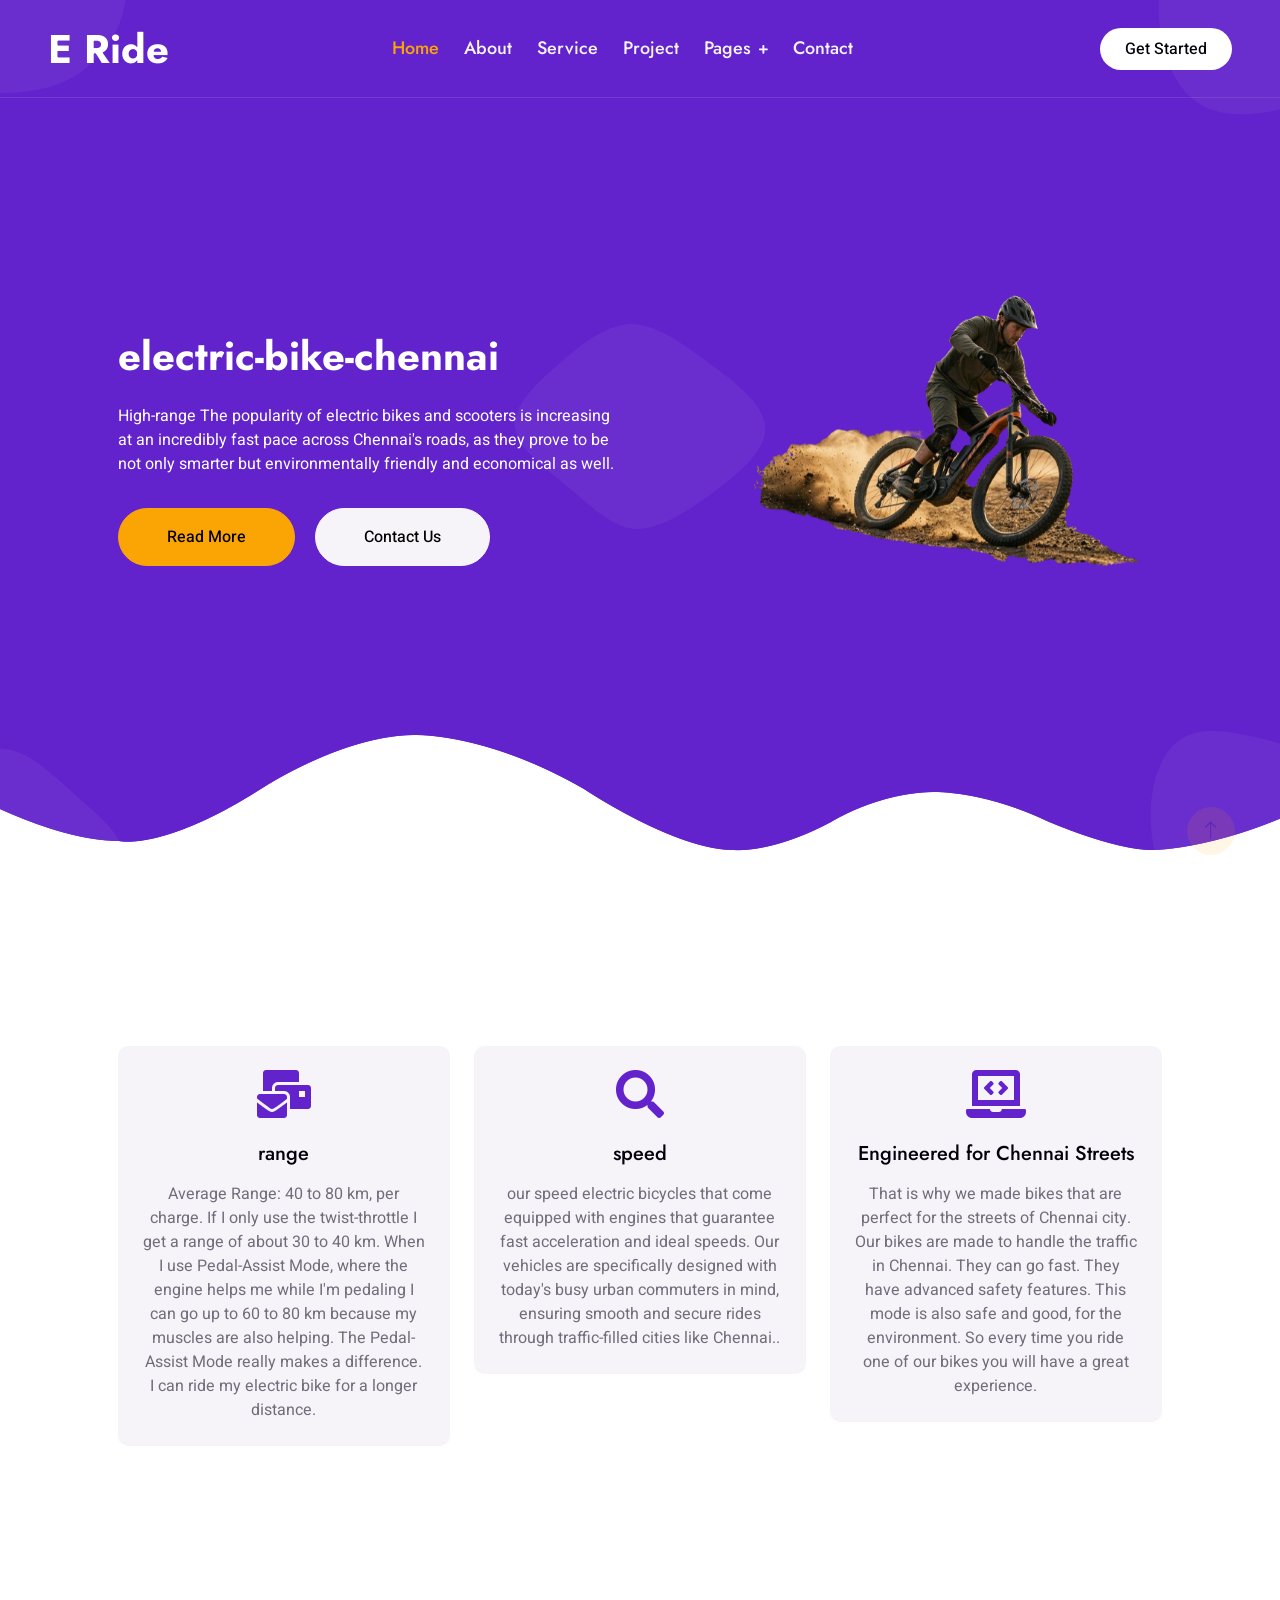
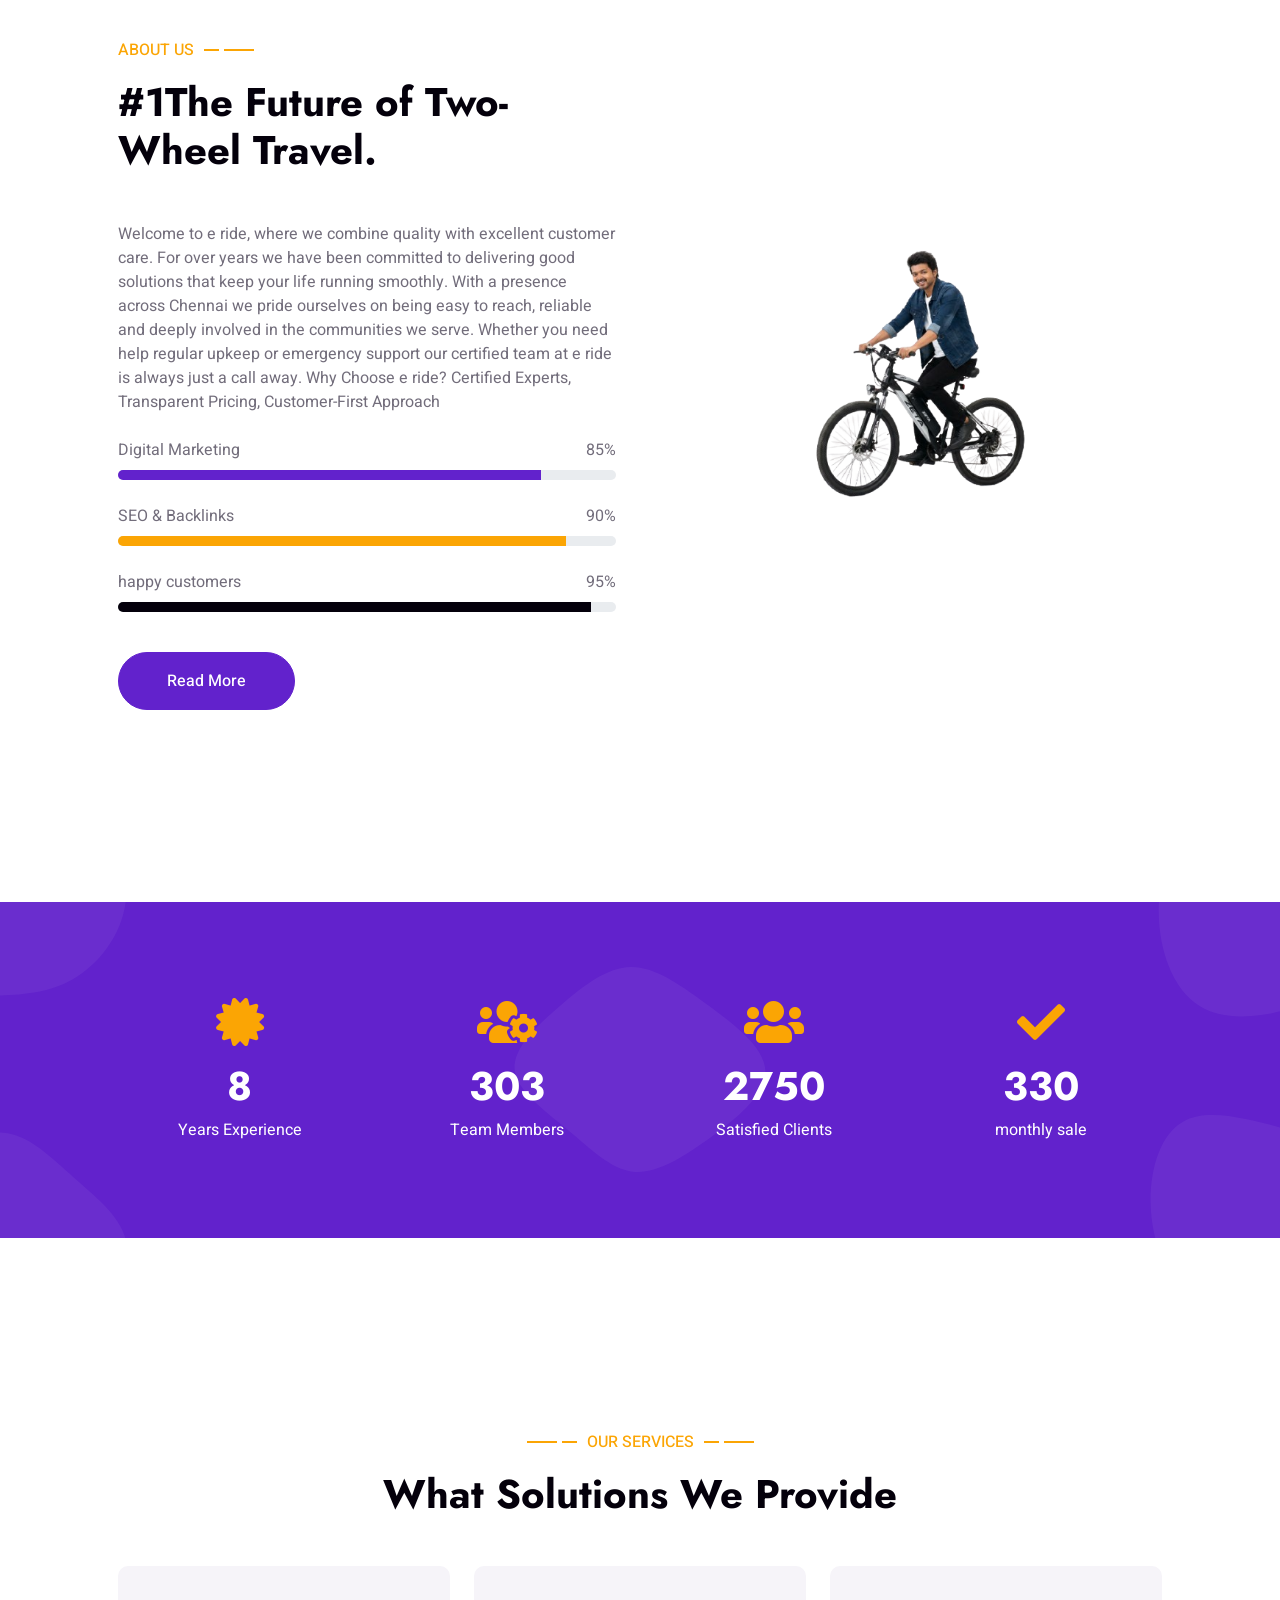
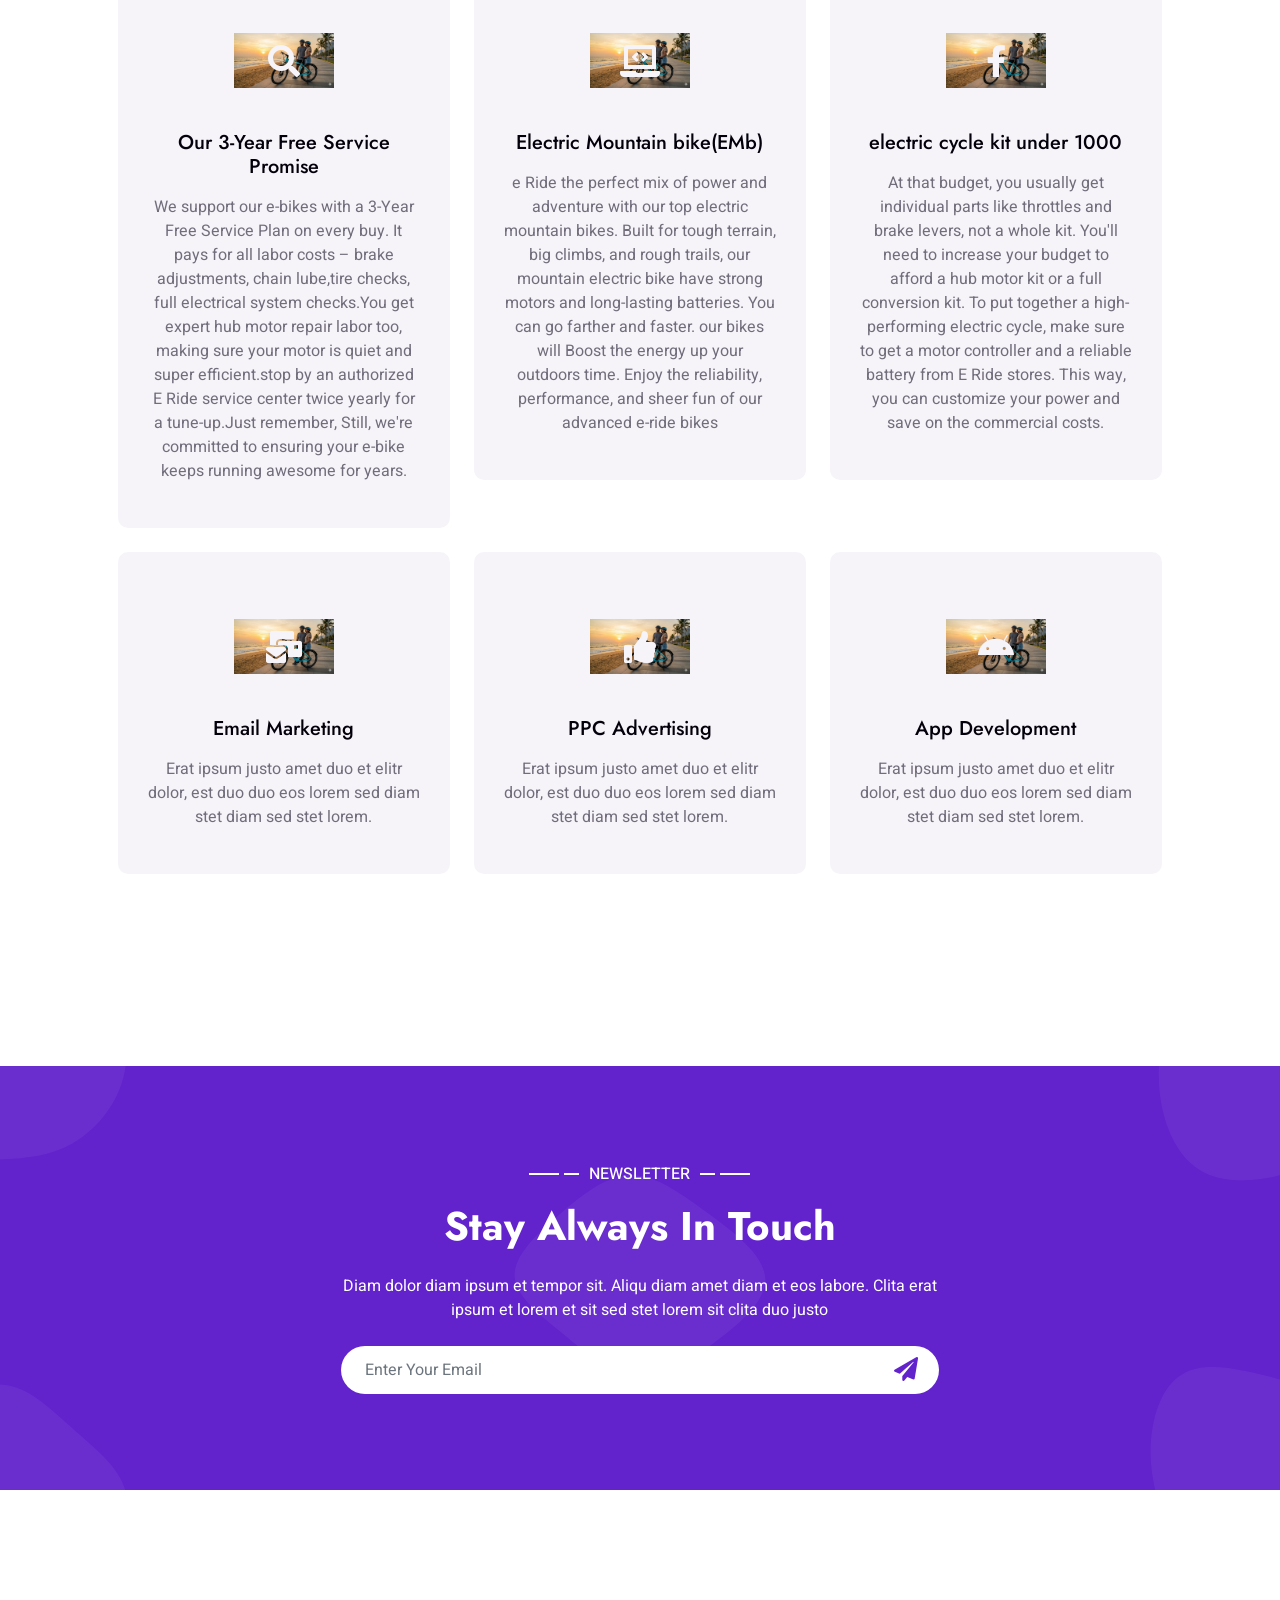
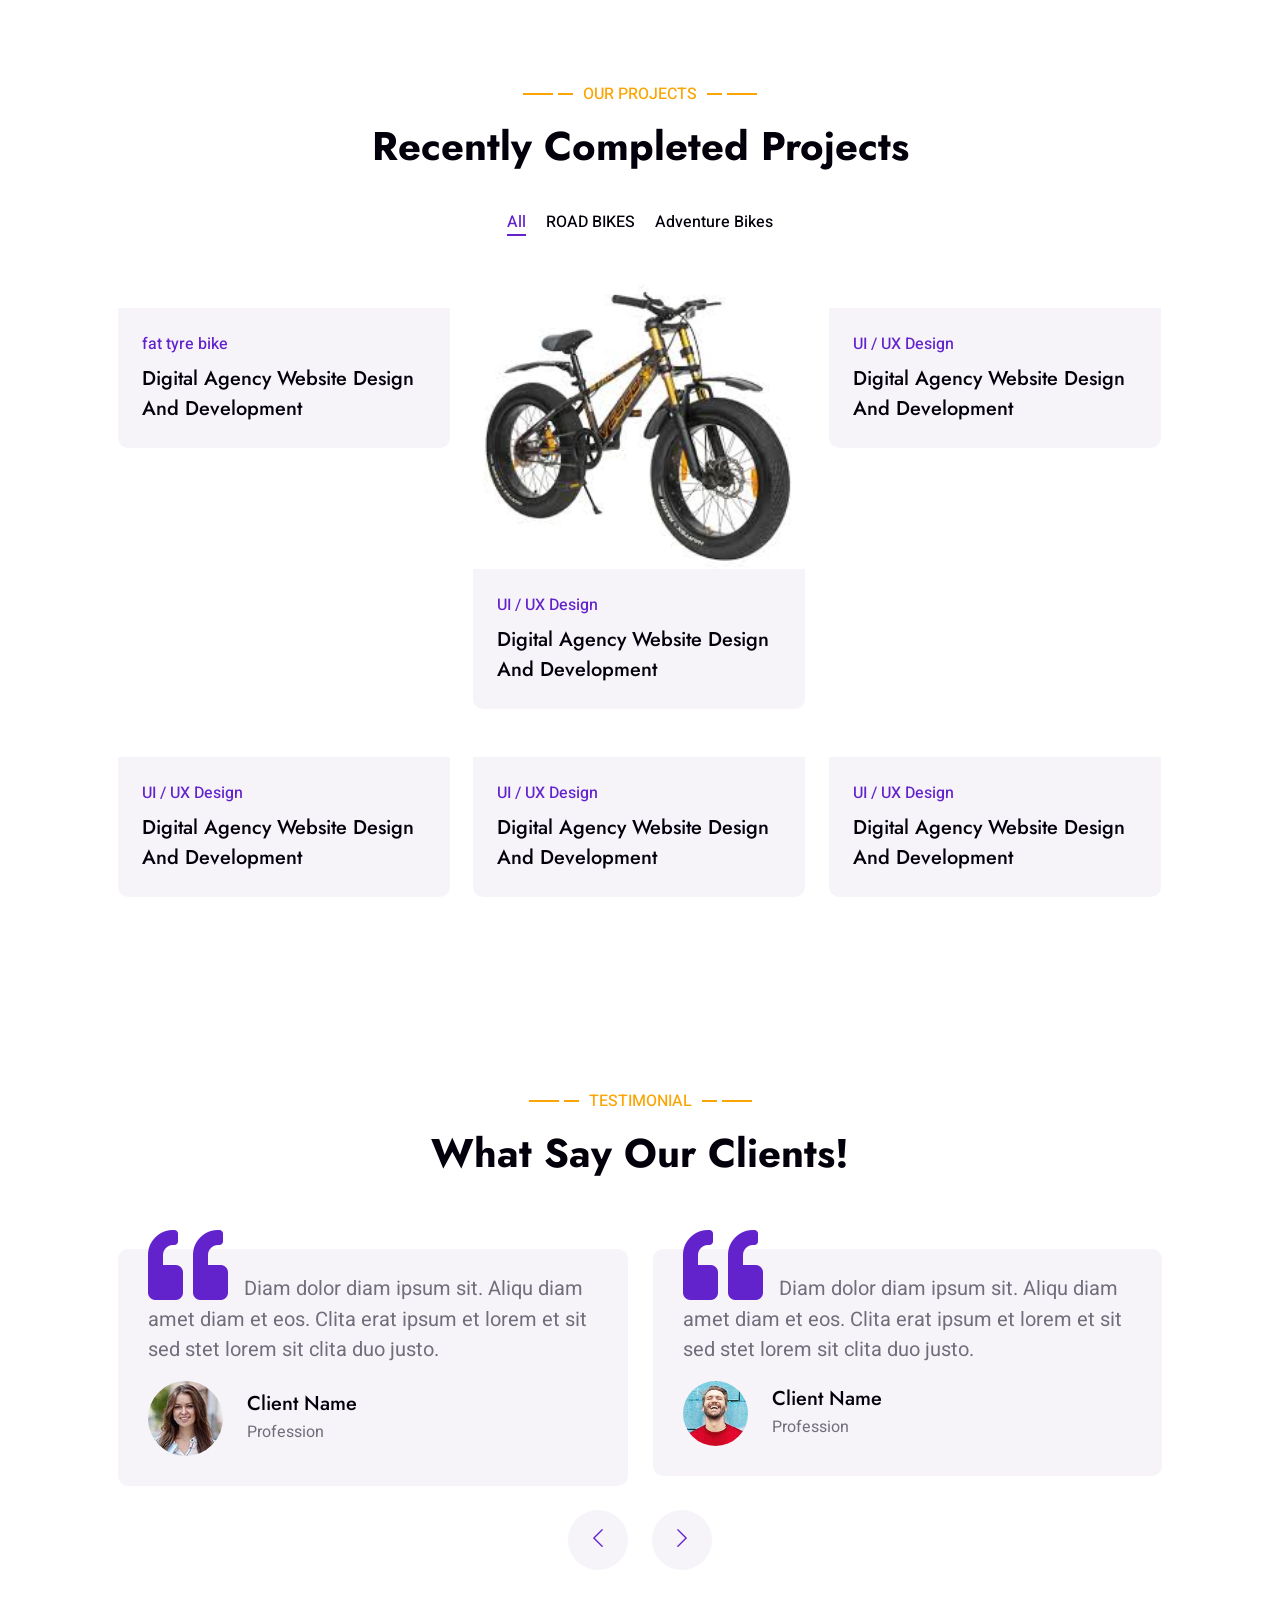
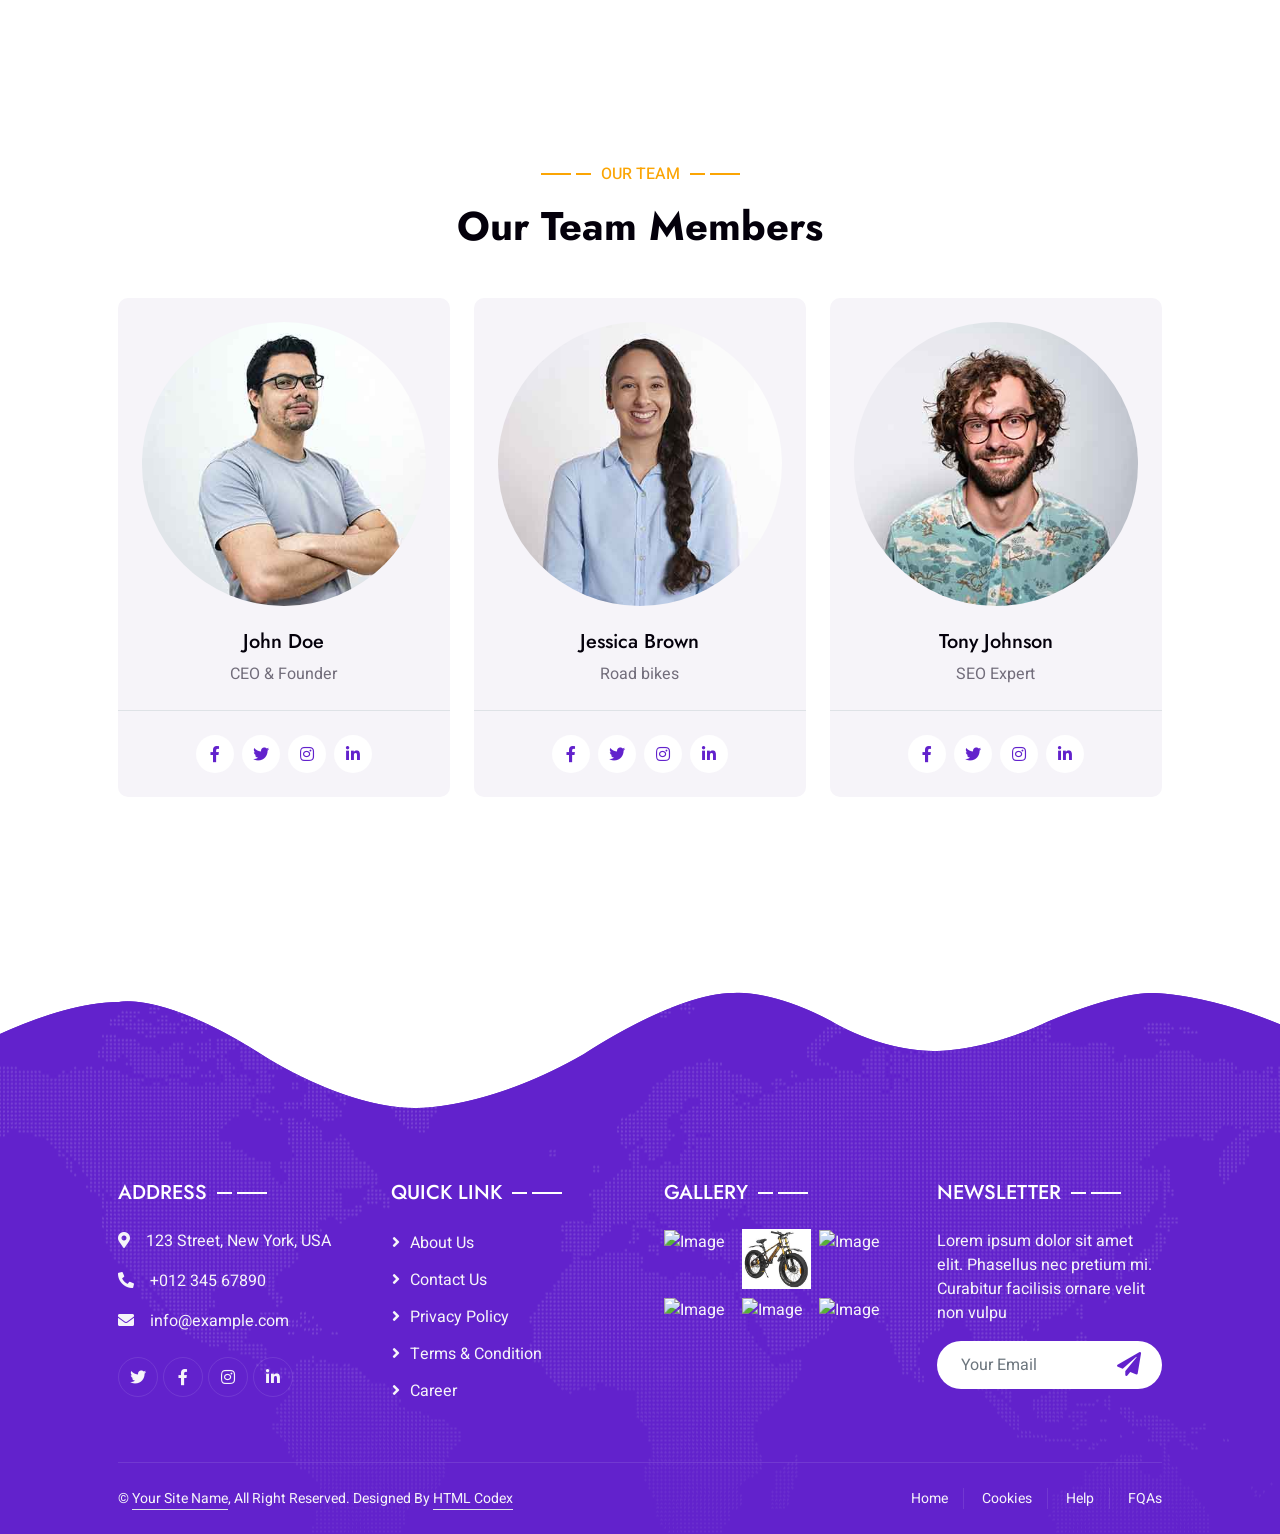
==== commit 059ebcb3: "Update index.html" ====
--- a/index.html
+++ b/index.html
@@ -672,7 +672,7 @@
                                 </div>
                             </div>
                             <div class="bg-light p-4">
-                                <p class="text-primary fw-medium mb-2">UI / UX Design</p>
+                                <p class="text-primary fw-medium mb-2">fat tyre bike</p>
                                 <h5 class="lh-base mb-0">Digital Agency Website Design And Development</a>
                             </div>
                         </div>
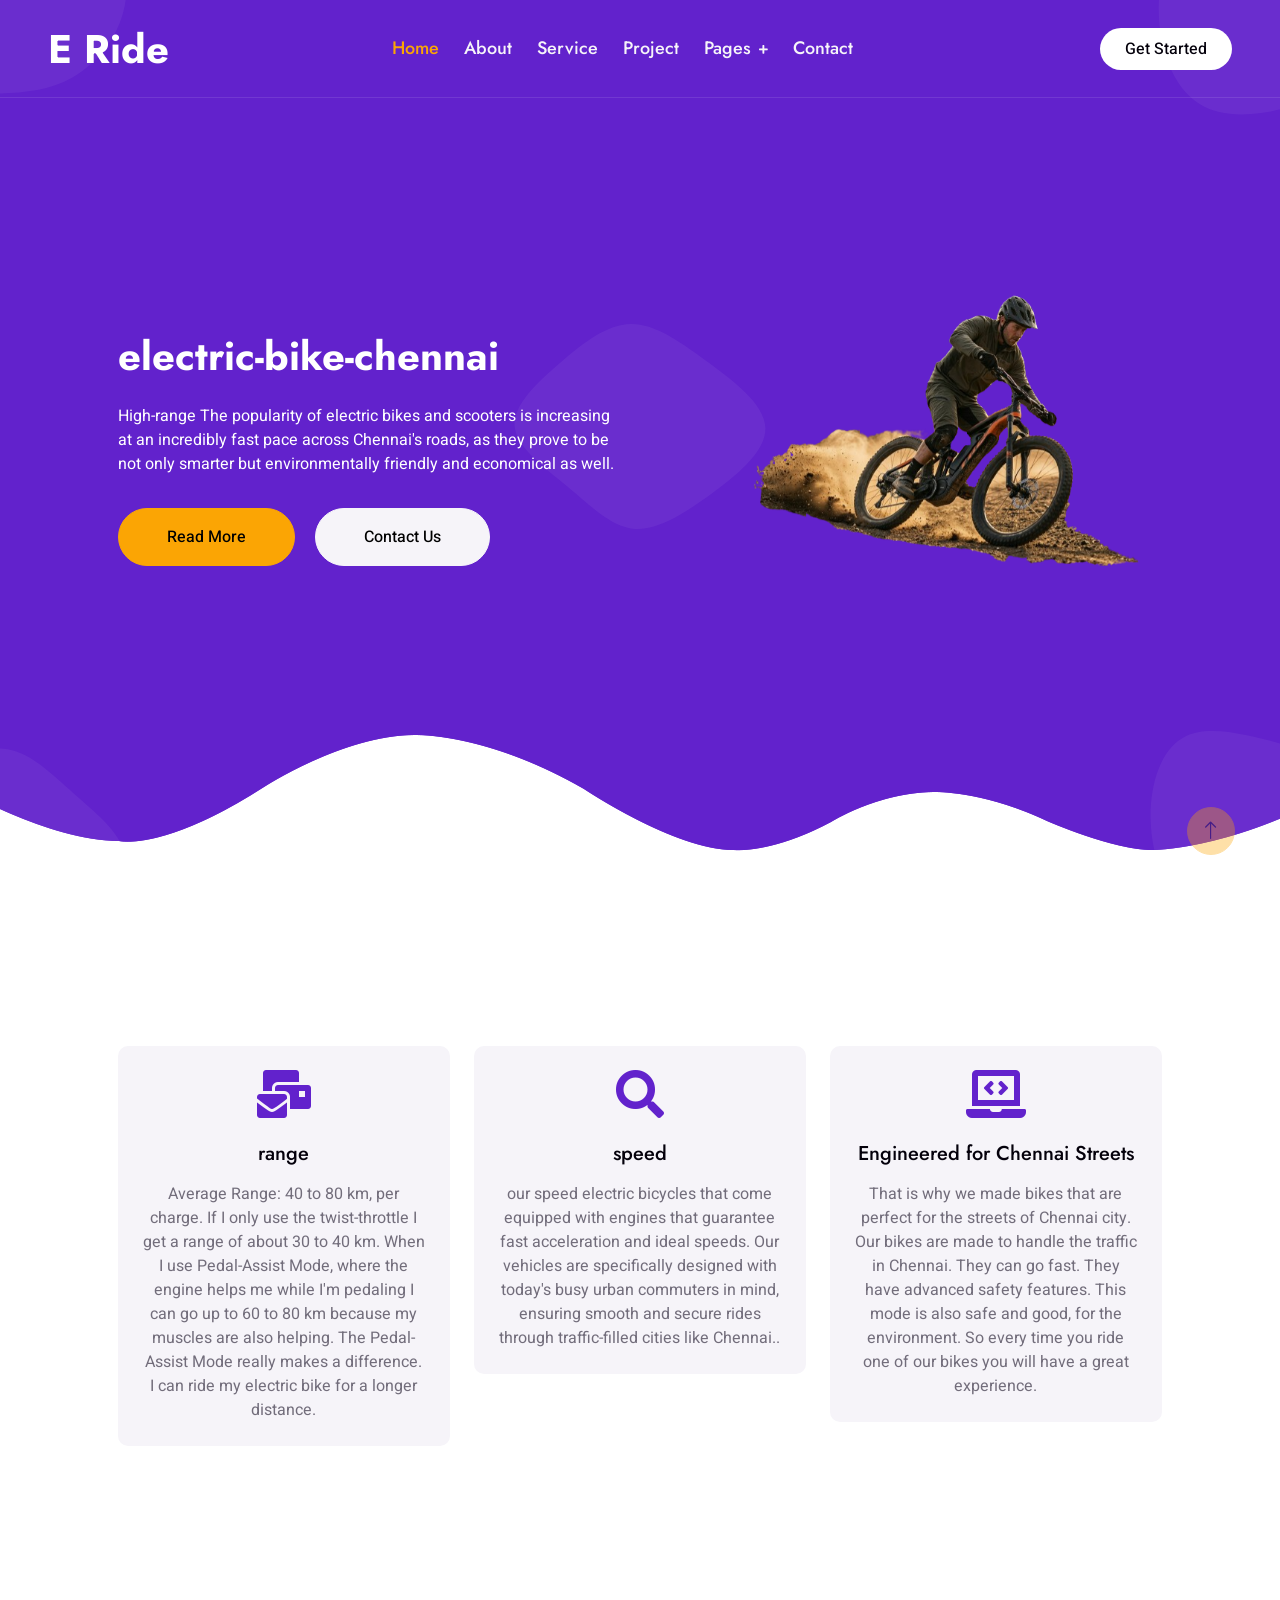
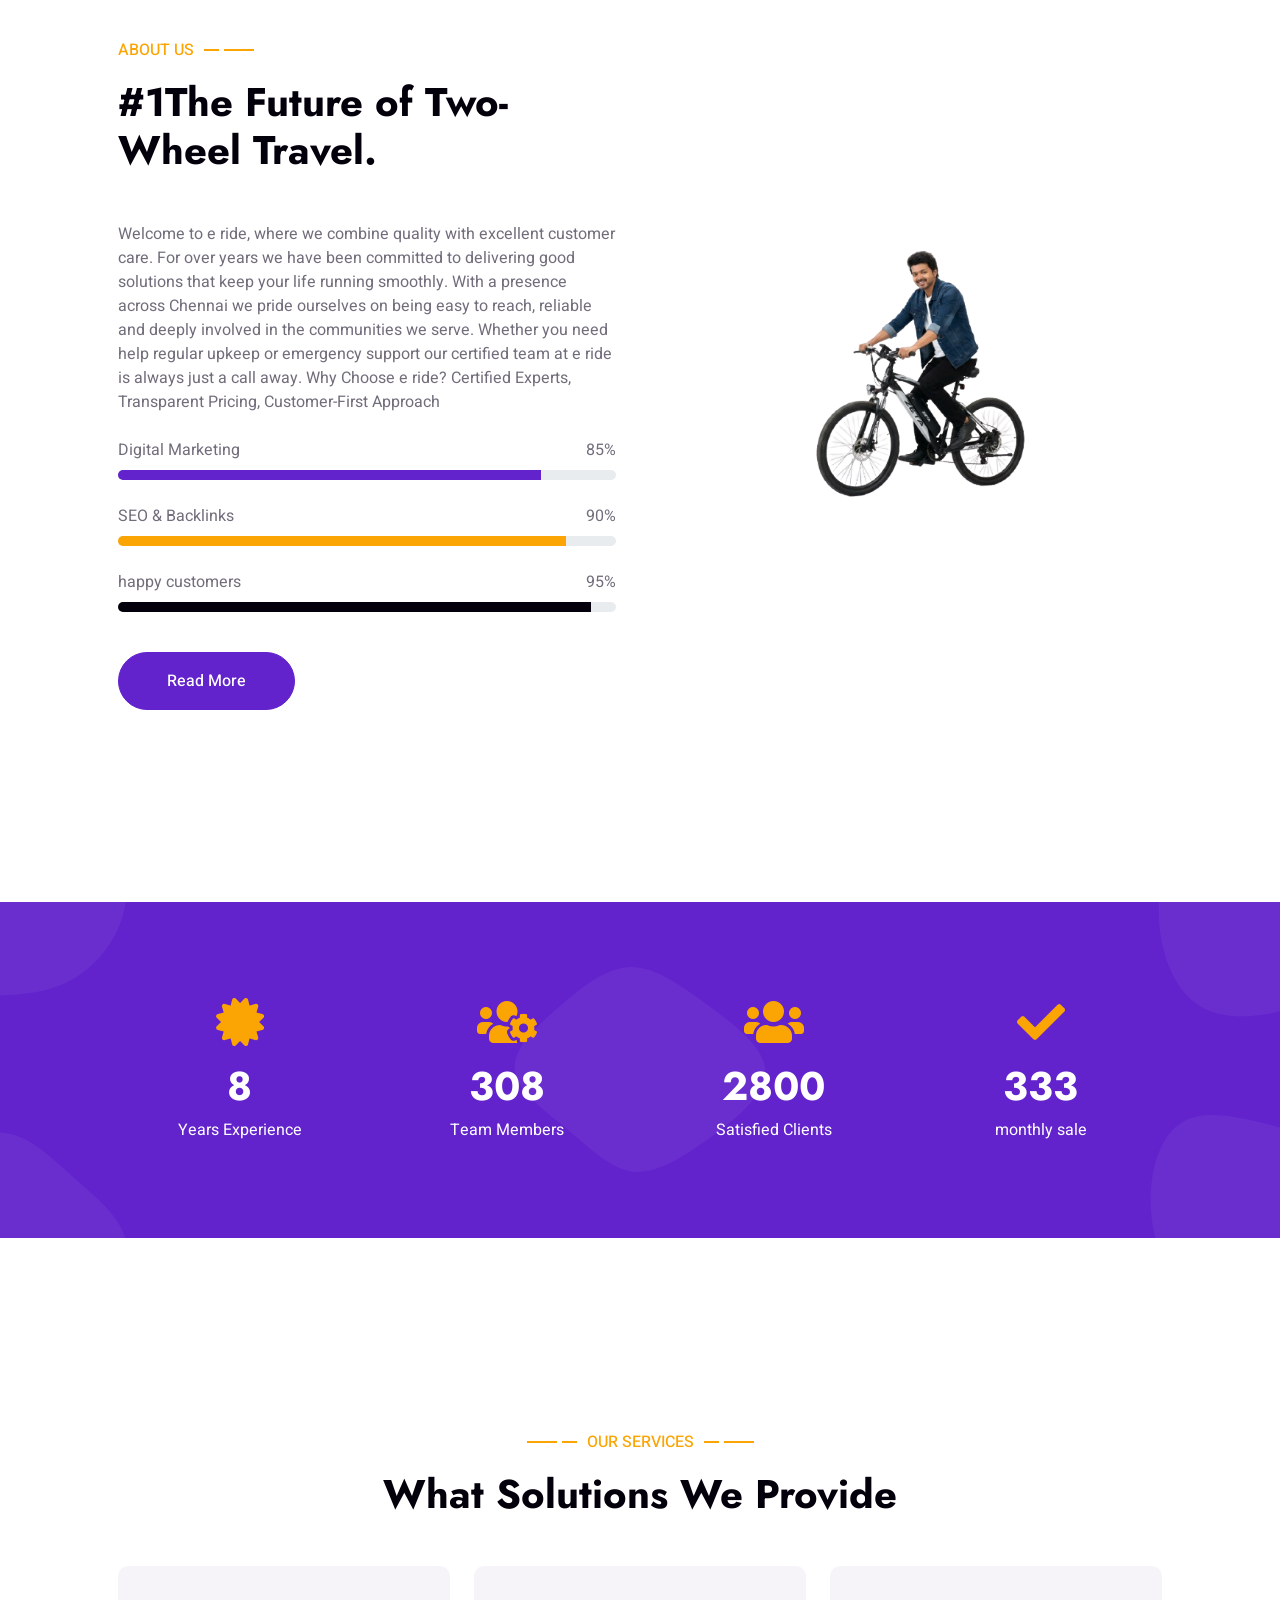
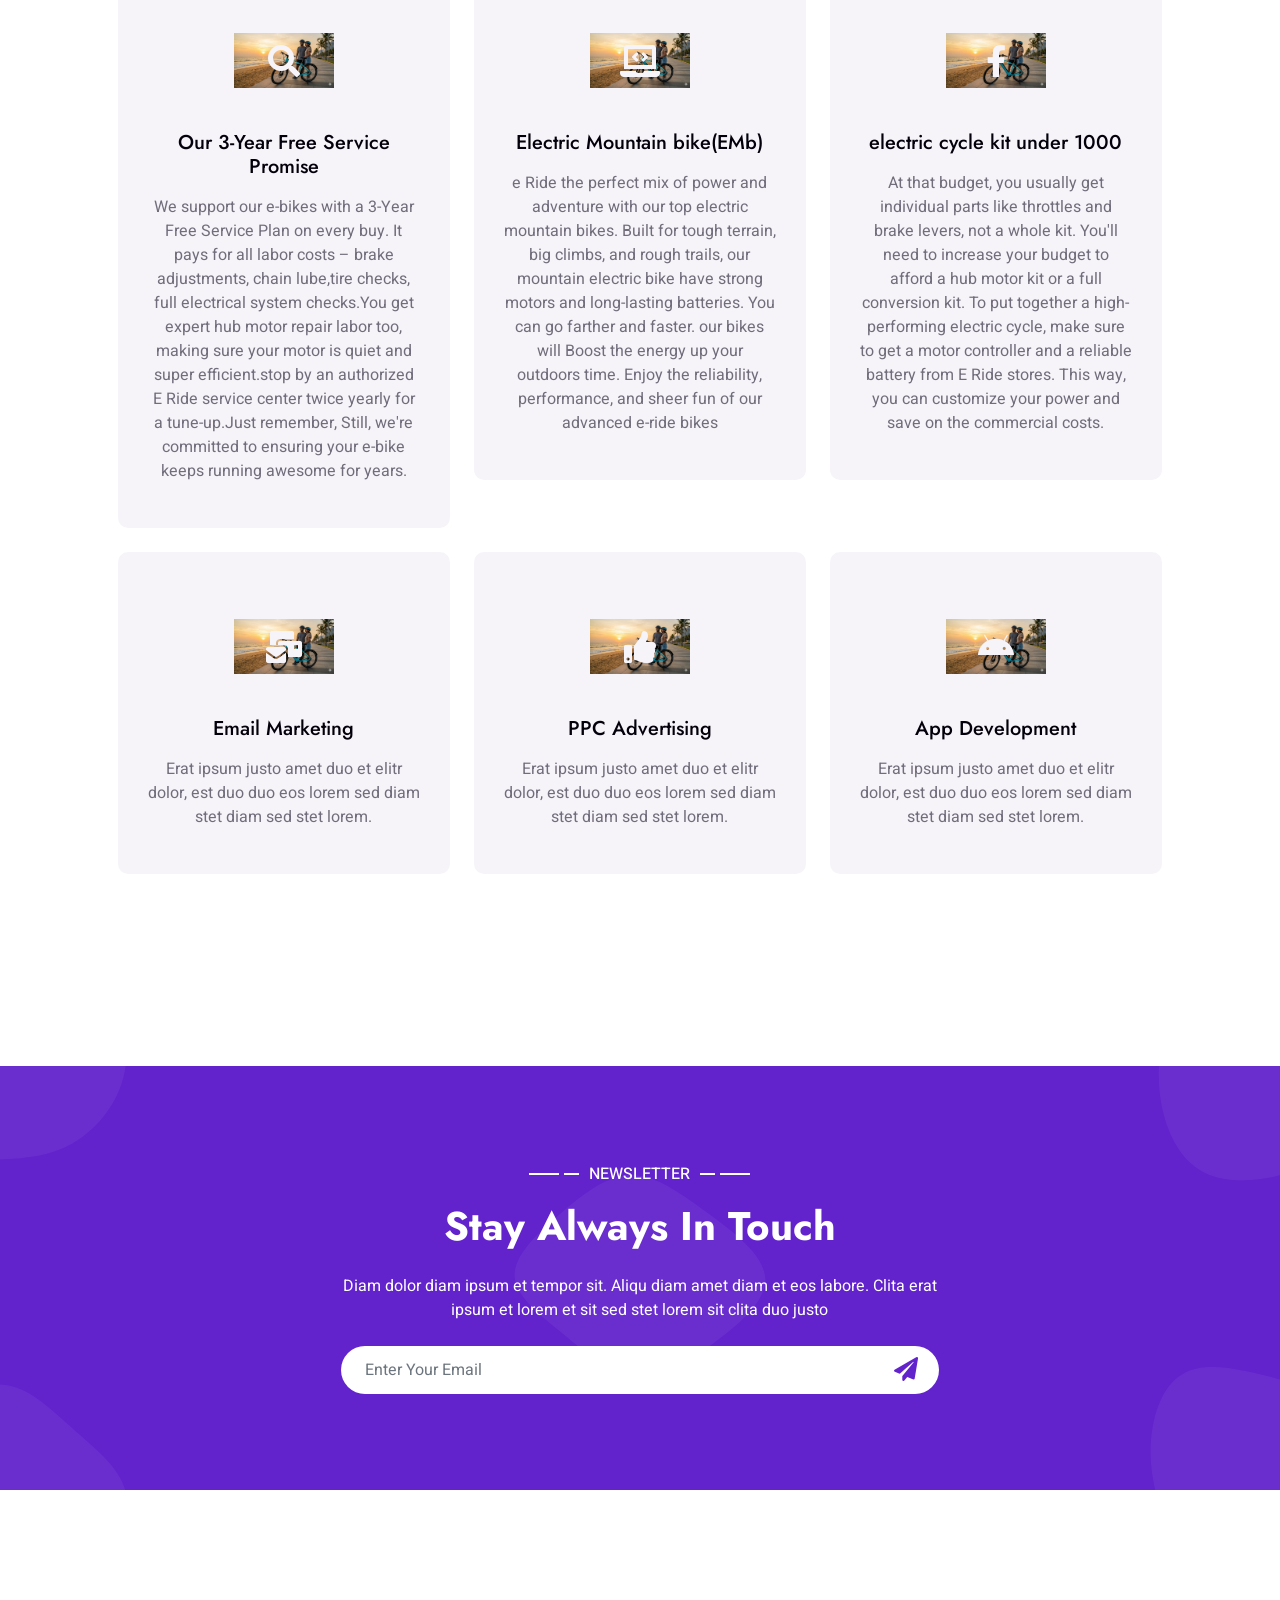
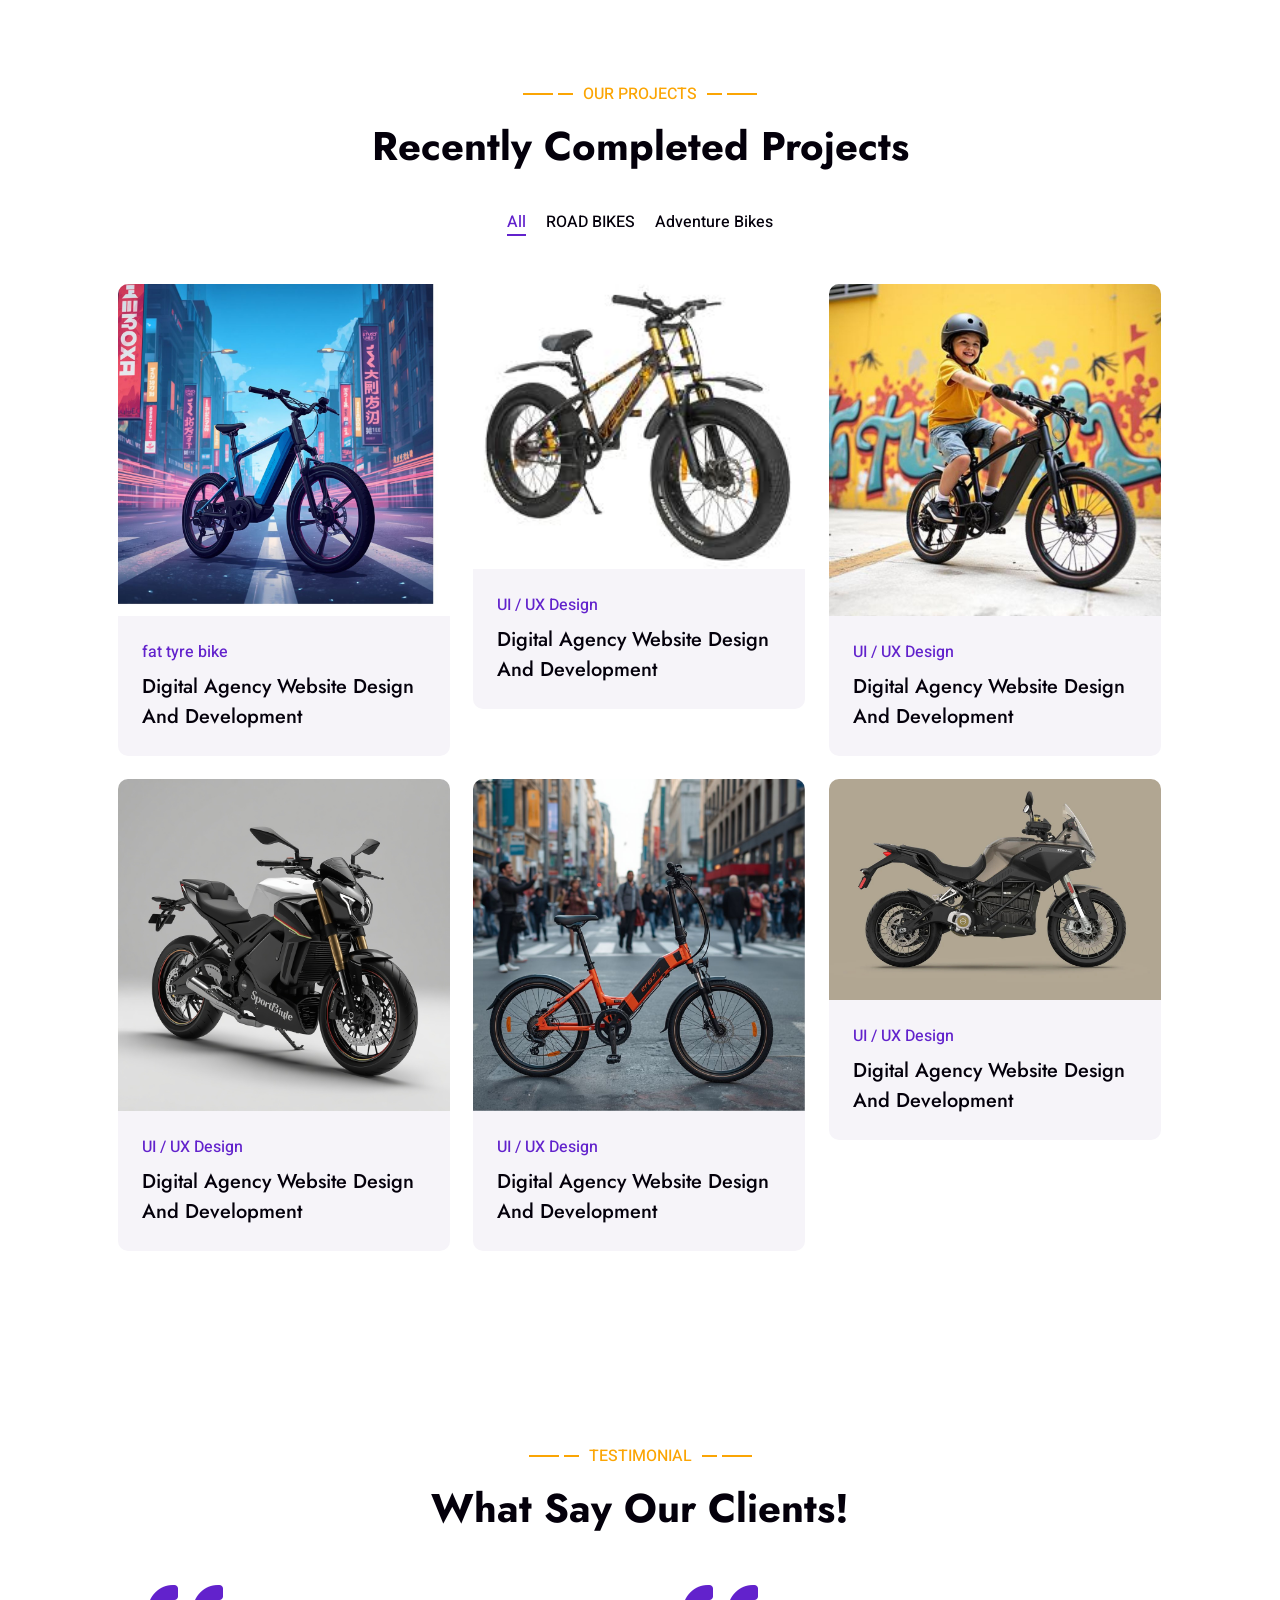
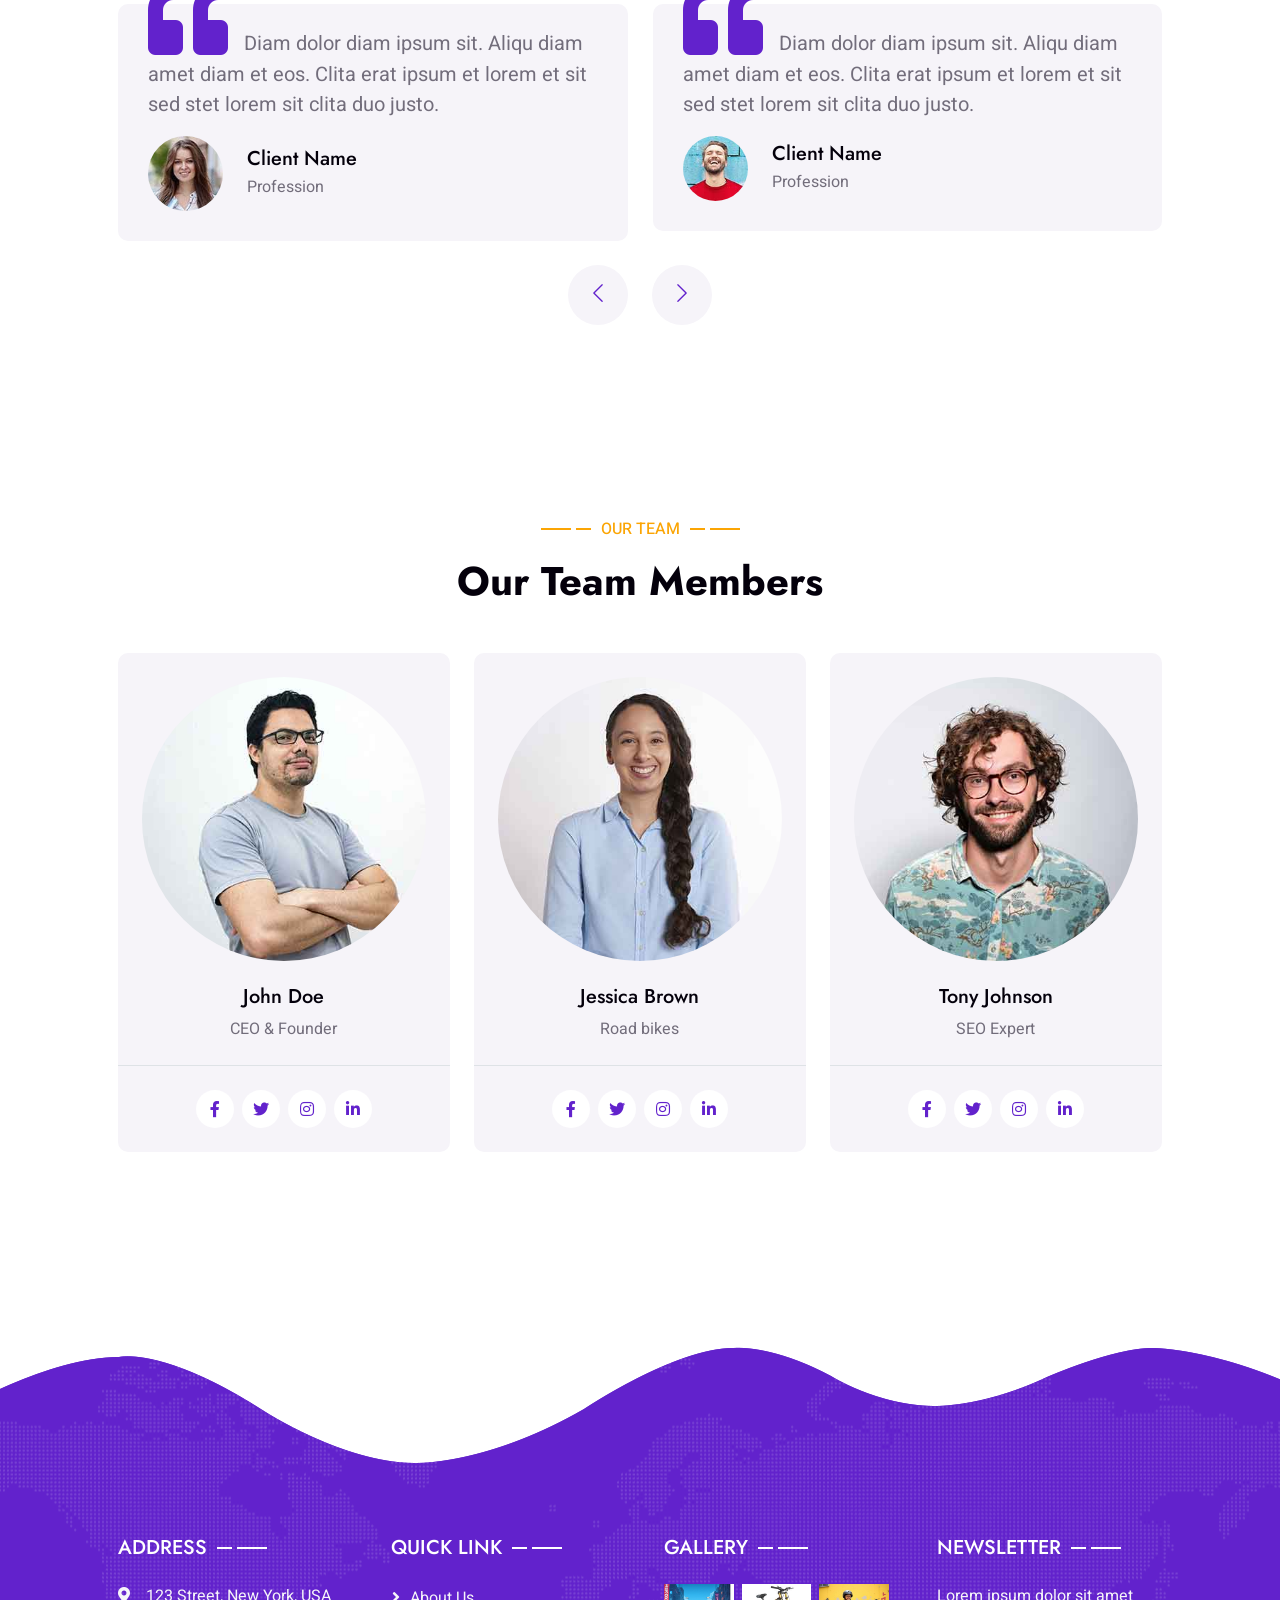
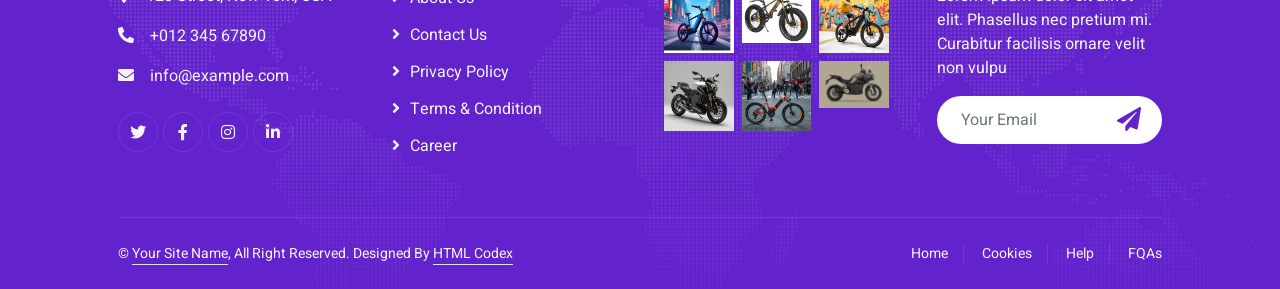
==== commit fff6f507: "Update index.html" ====
--- a/index.html
+++ b/index.html
@@ -342,6 +342,15 @@
 	  }
 	}
 </script>
+		<!-- Google tag (gtag.js) -->
+	<script async src="https://www.googletagmanager.com/gtag/js?id=AW-18145306646"></script>
+	<script>
+	  window.dataLayer = window.dataLayer || [];
+	  function gtag(){dataLayer.push(arguments);}
+	  gtag('js', new Date());
+	
+	  gtag('config', 'AW-18145306646');
+	</script>
 
     <!-- Favicon -->
     <link href="img/favicon.ico" rel="icon">
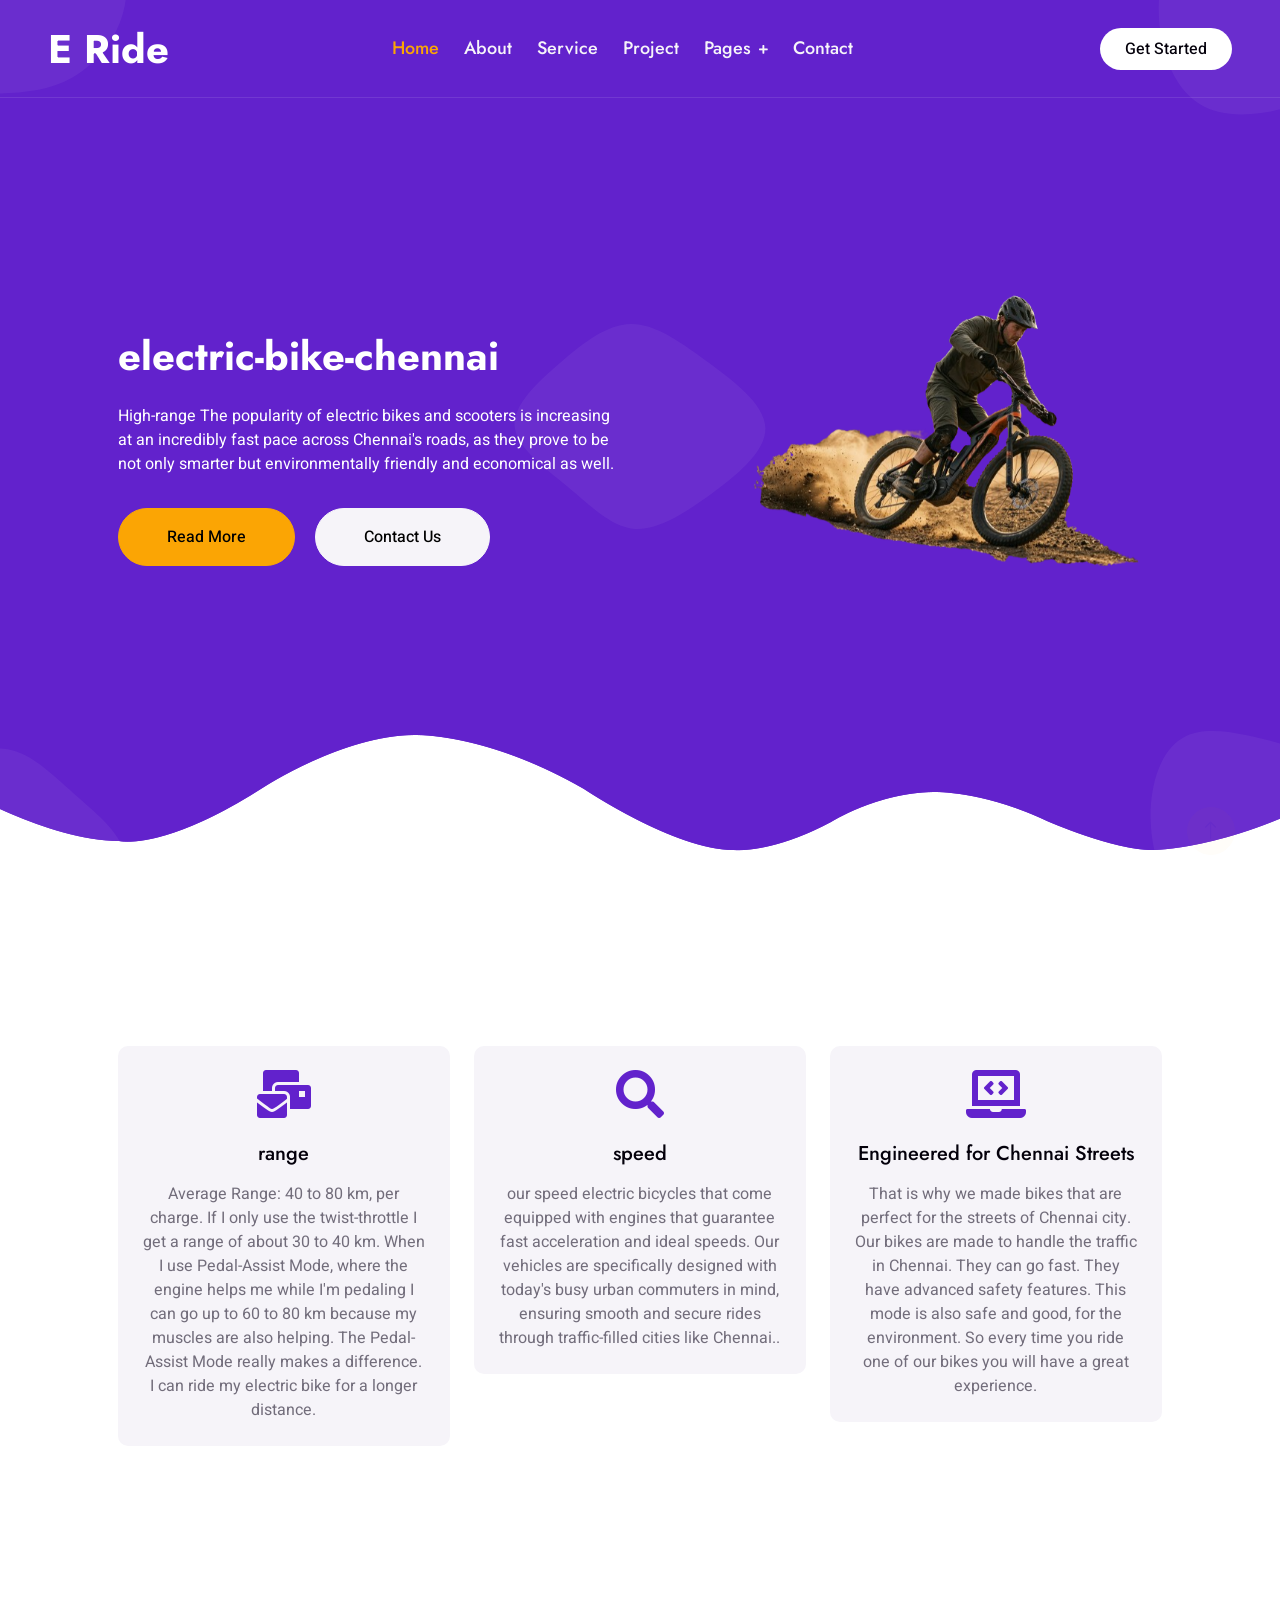
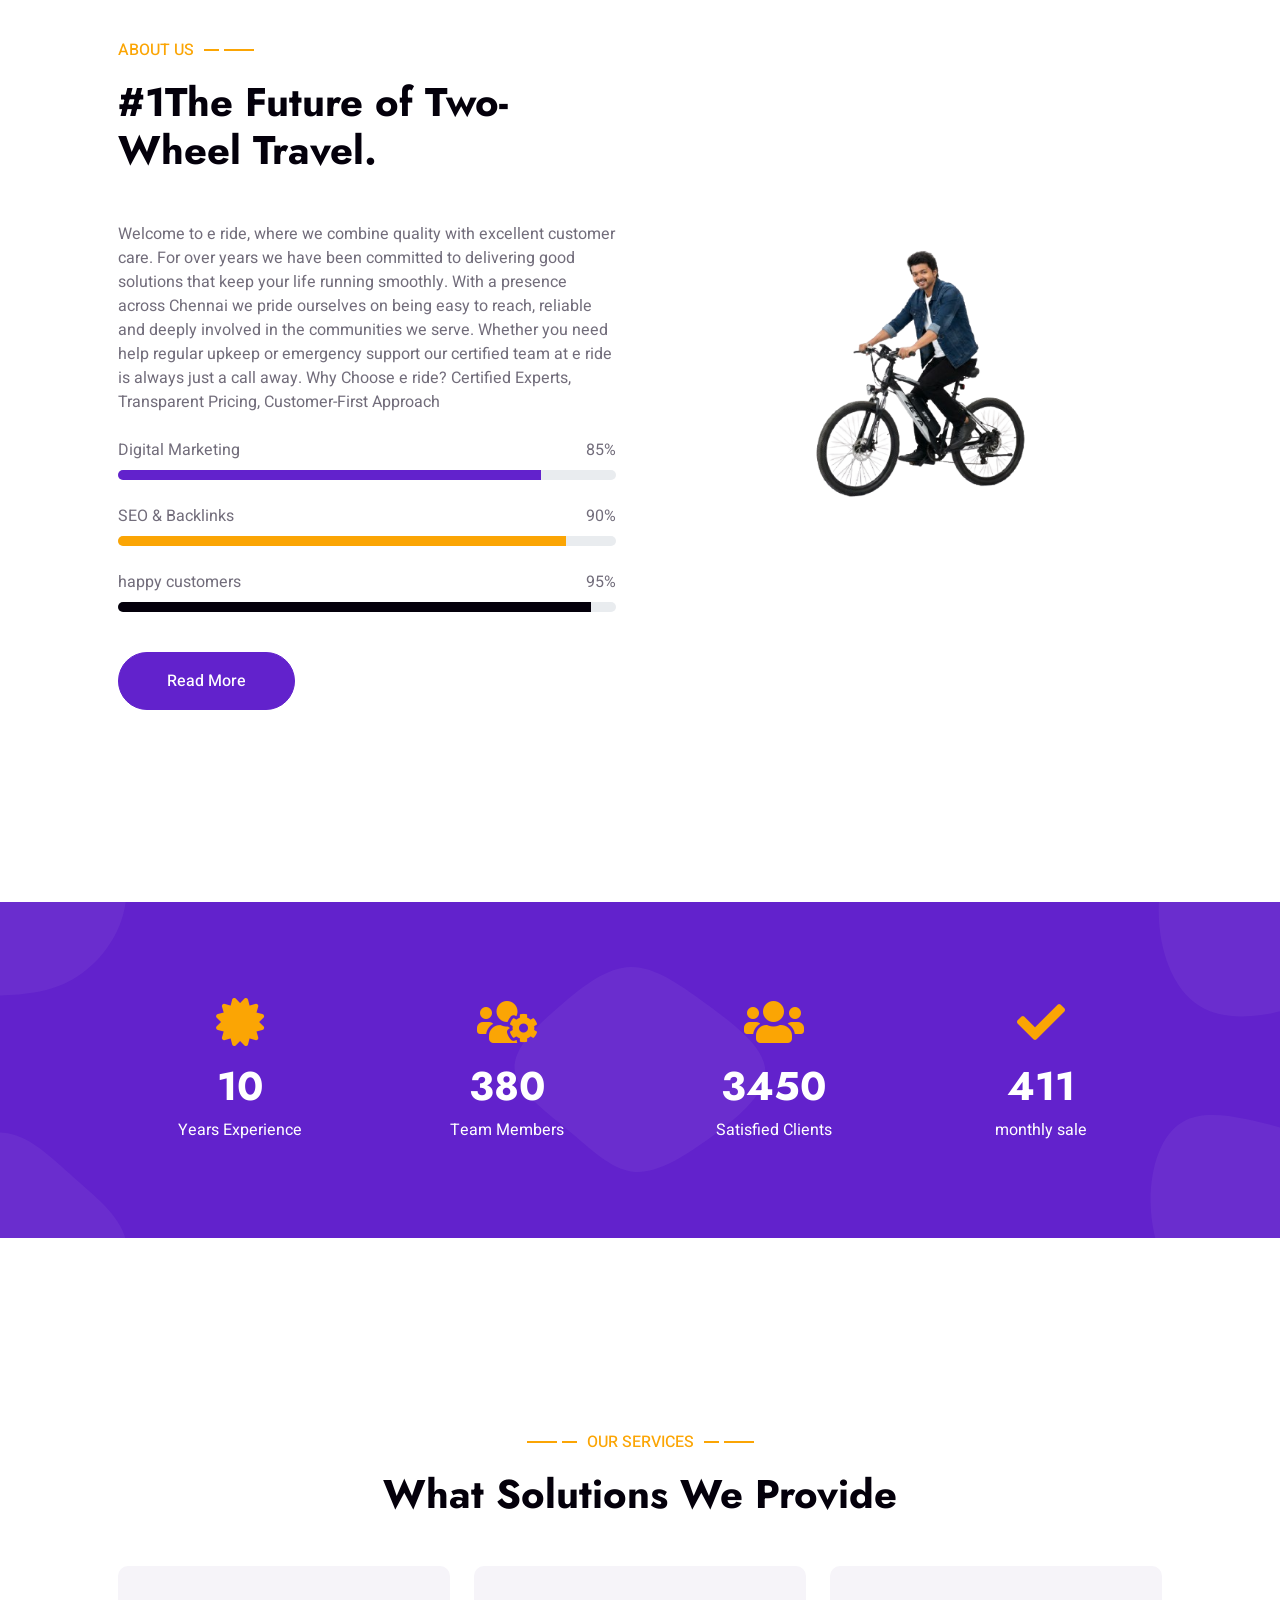
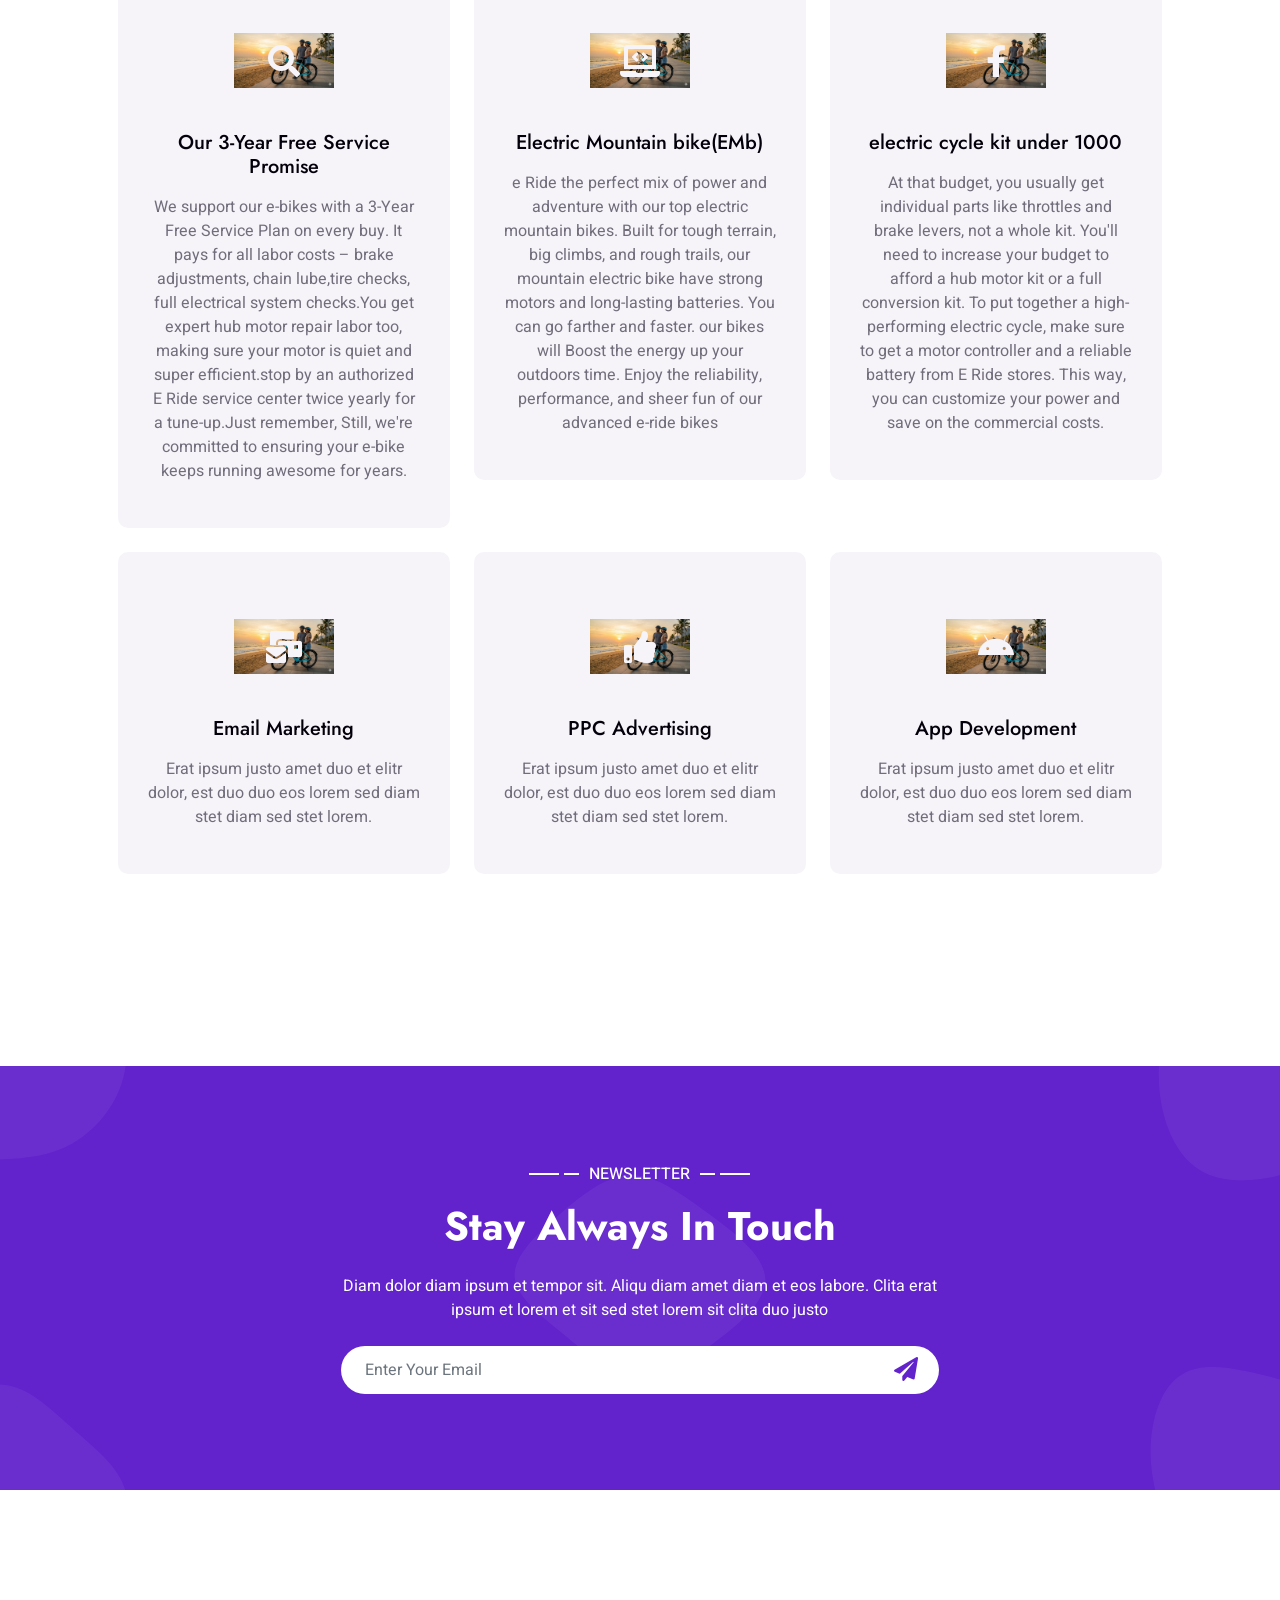
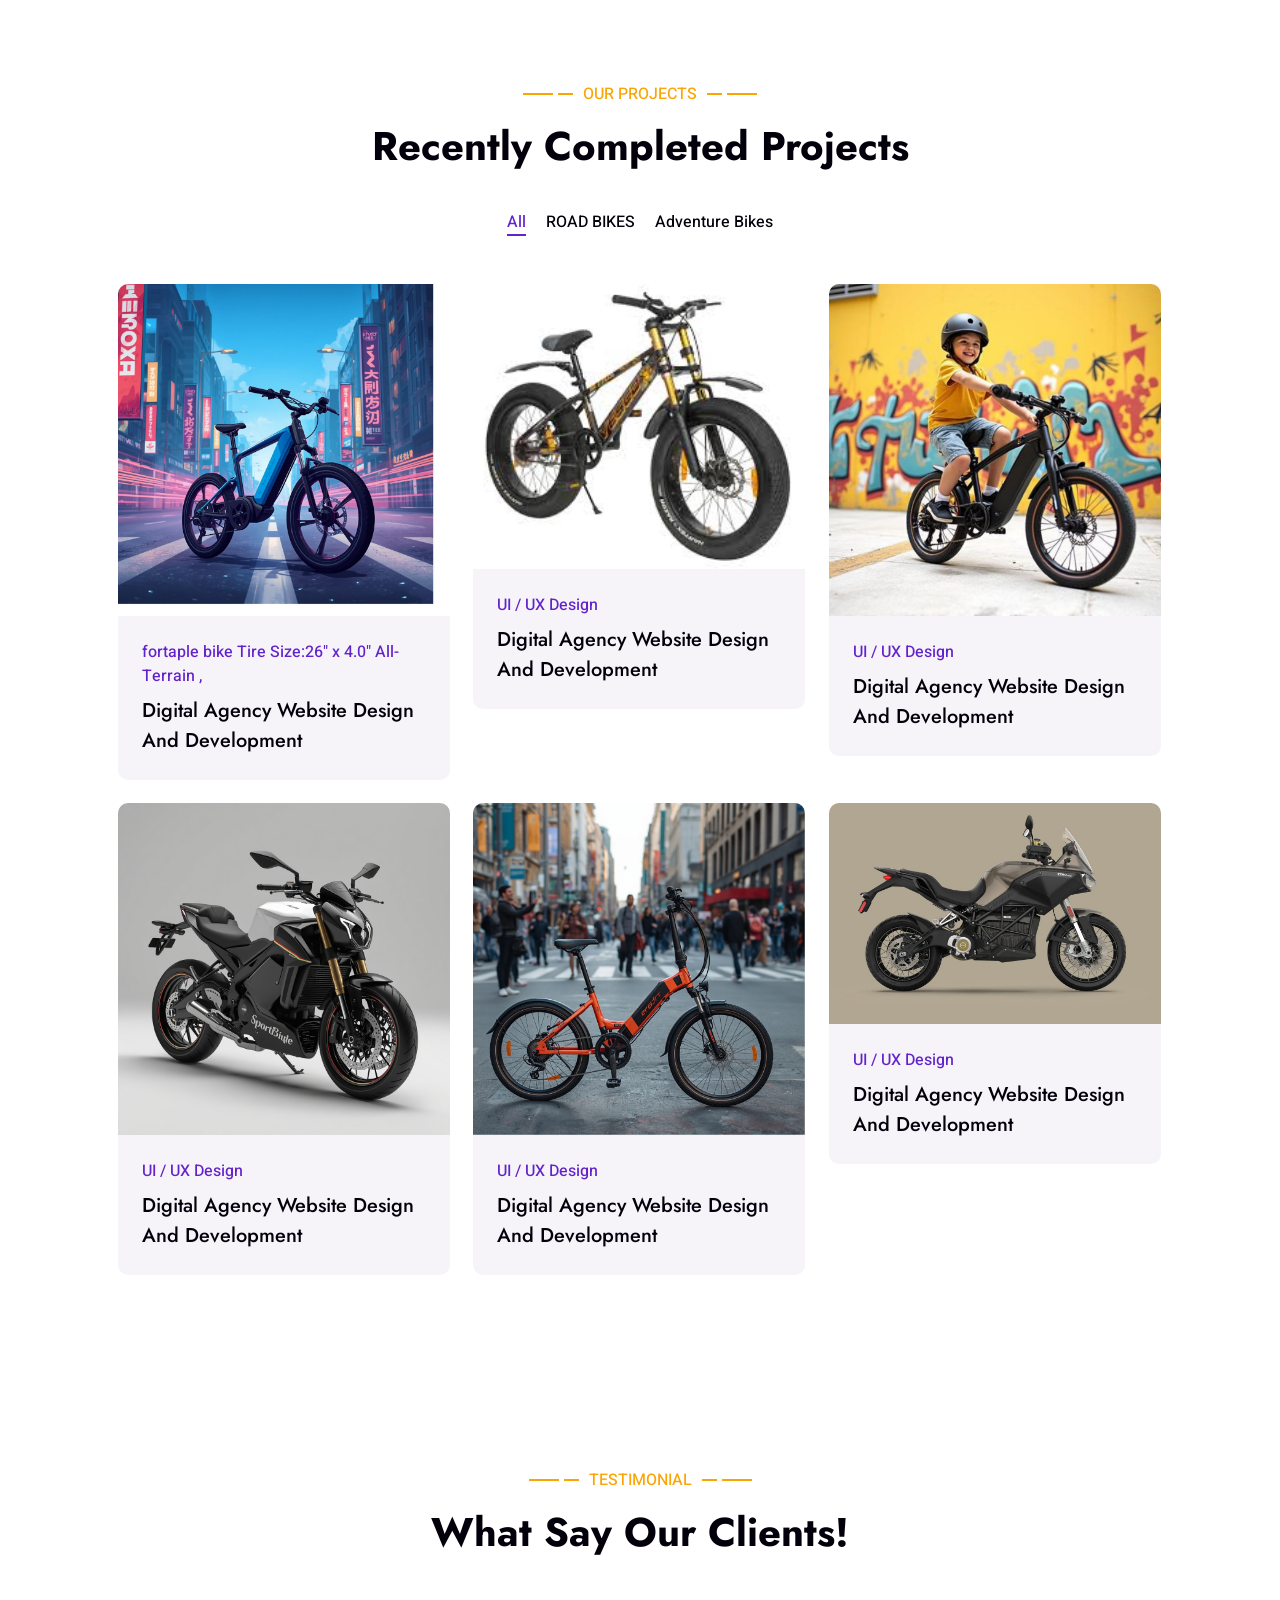
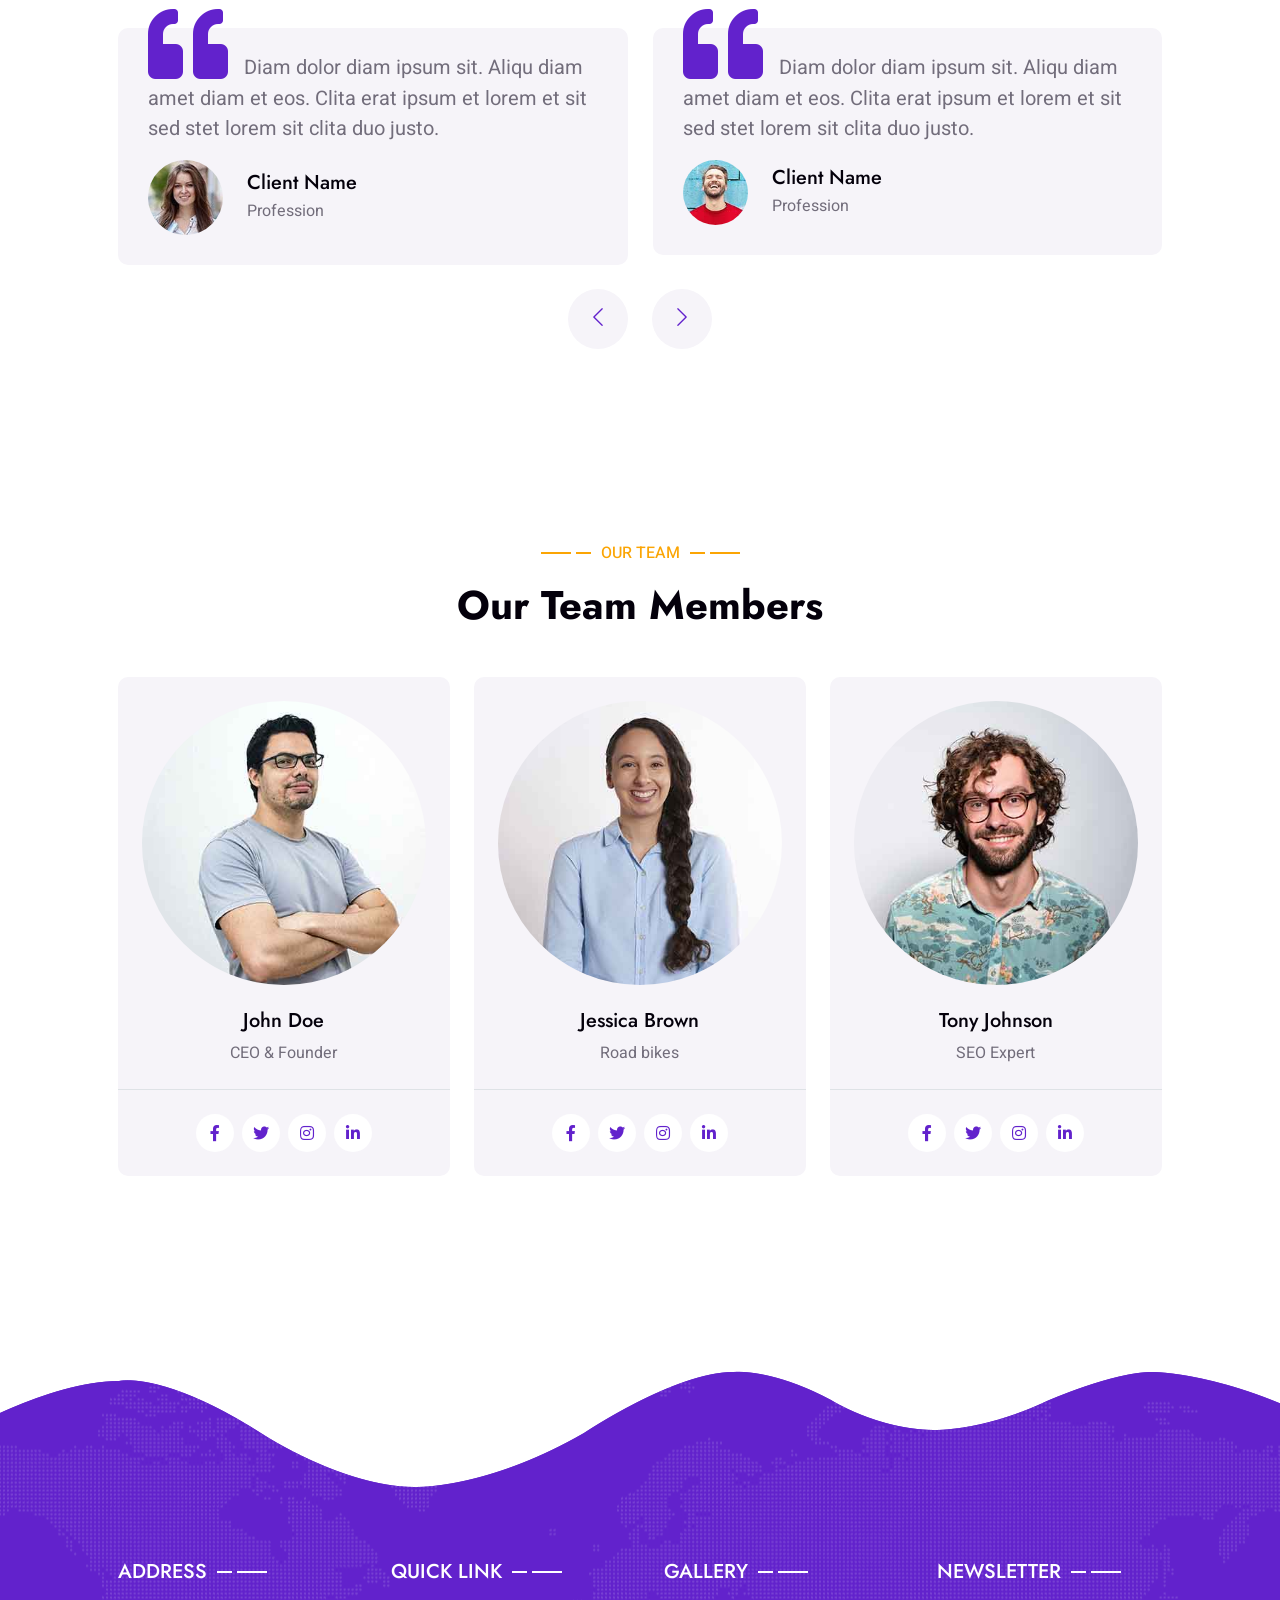
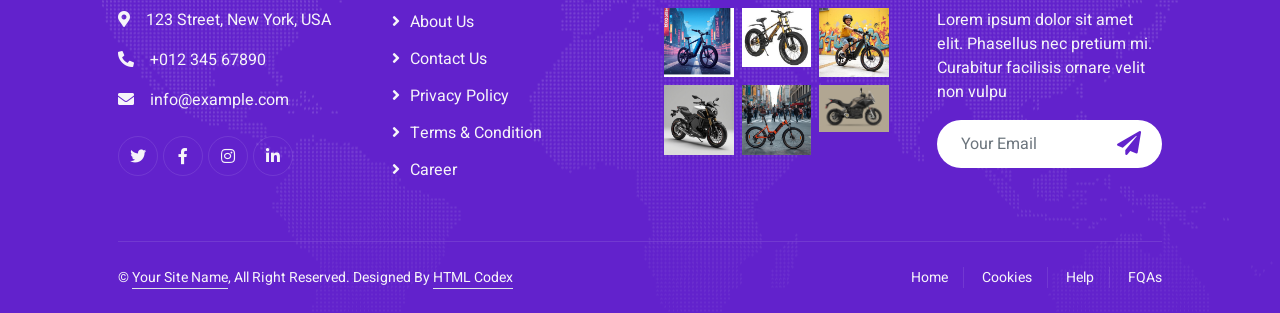
==== commit e810bb0e: "Update index.html" ====
--- a/index.html
+++ b/index.html
@@ -681,7 +681,7 @@
                                 </div>
                             </div>
                             <div class="bg-light p-4">
-                                <p class="text-primary fw-medium mb-2">fat tyre bike</p>
+                                <p class="text-primary fw-medium mb-2">fortaple  bike Tire Size:26" x 4.0" All-Terrain ,</p>
                                 <h5 class="lh-base mb-0">Digital Agency Website Design And Development</a>
                             </div>
                         </div>
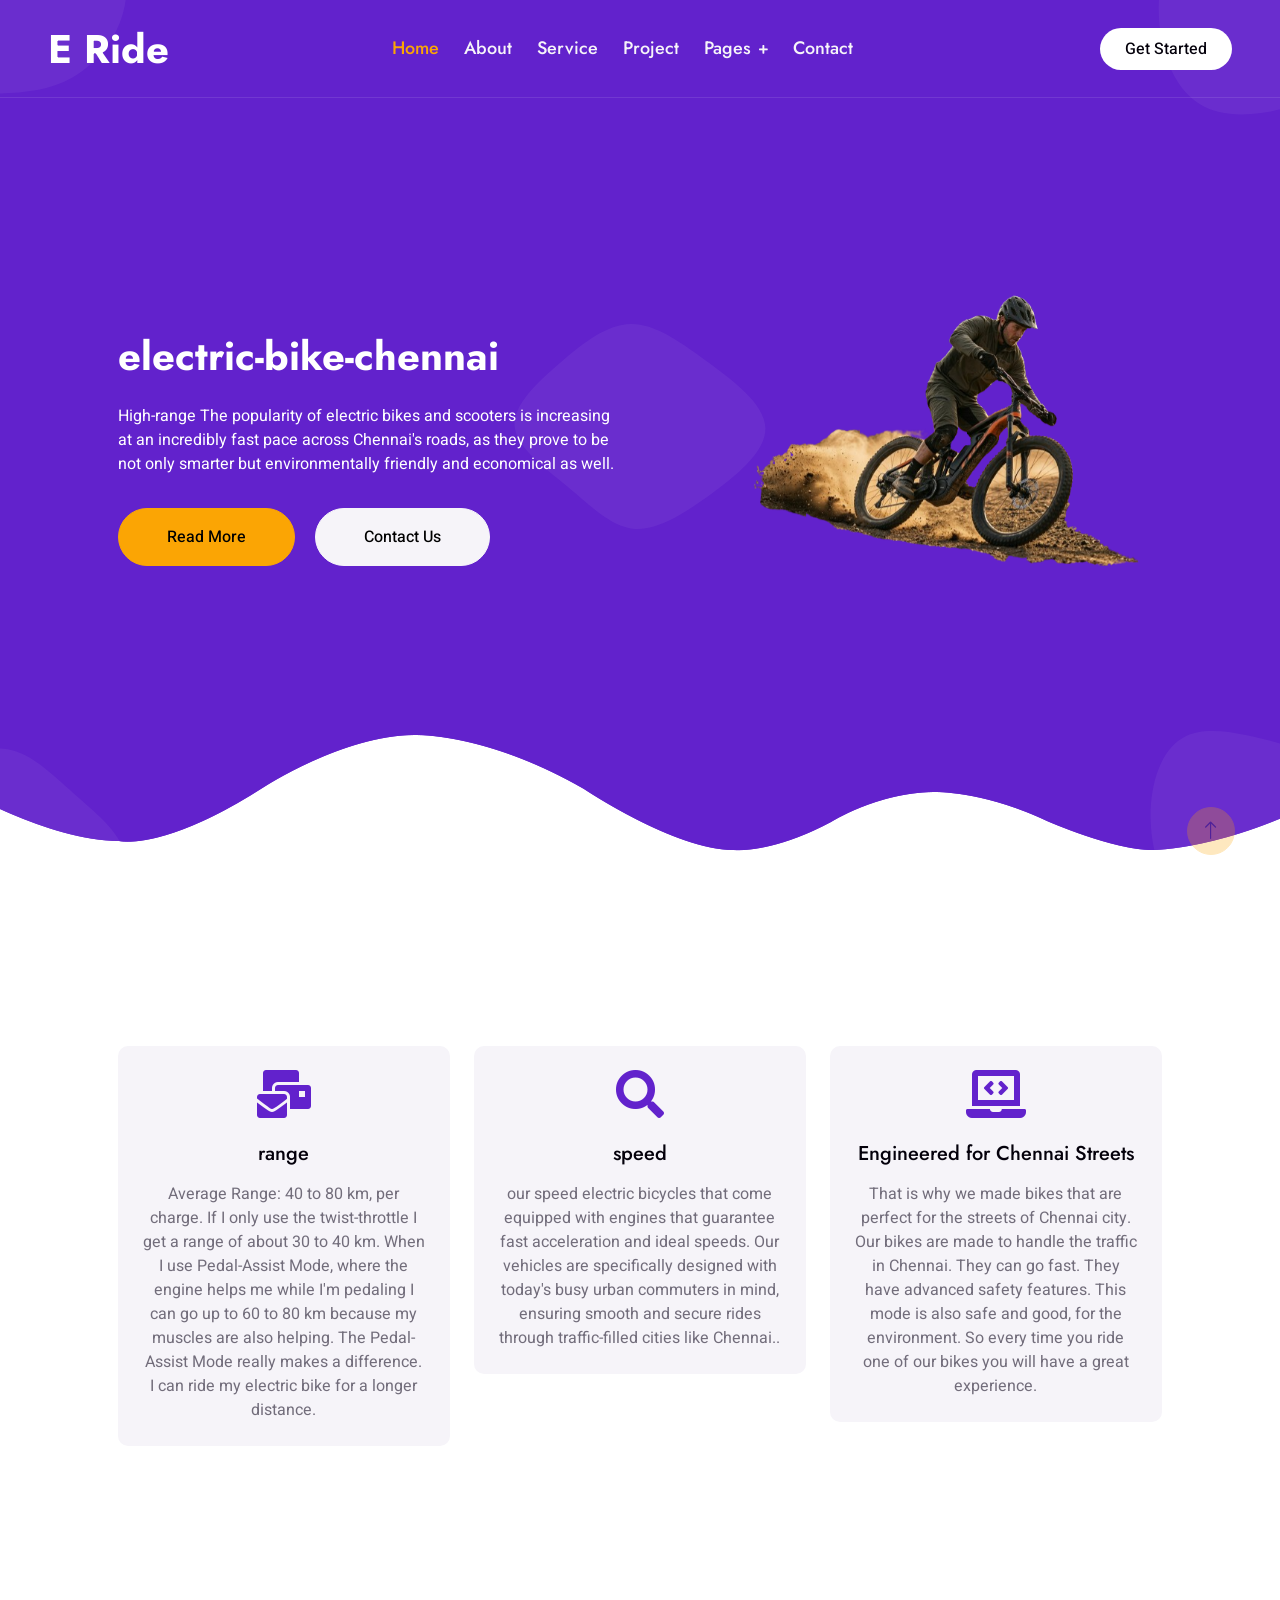
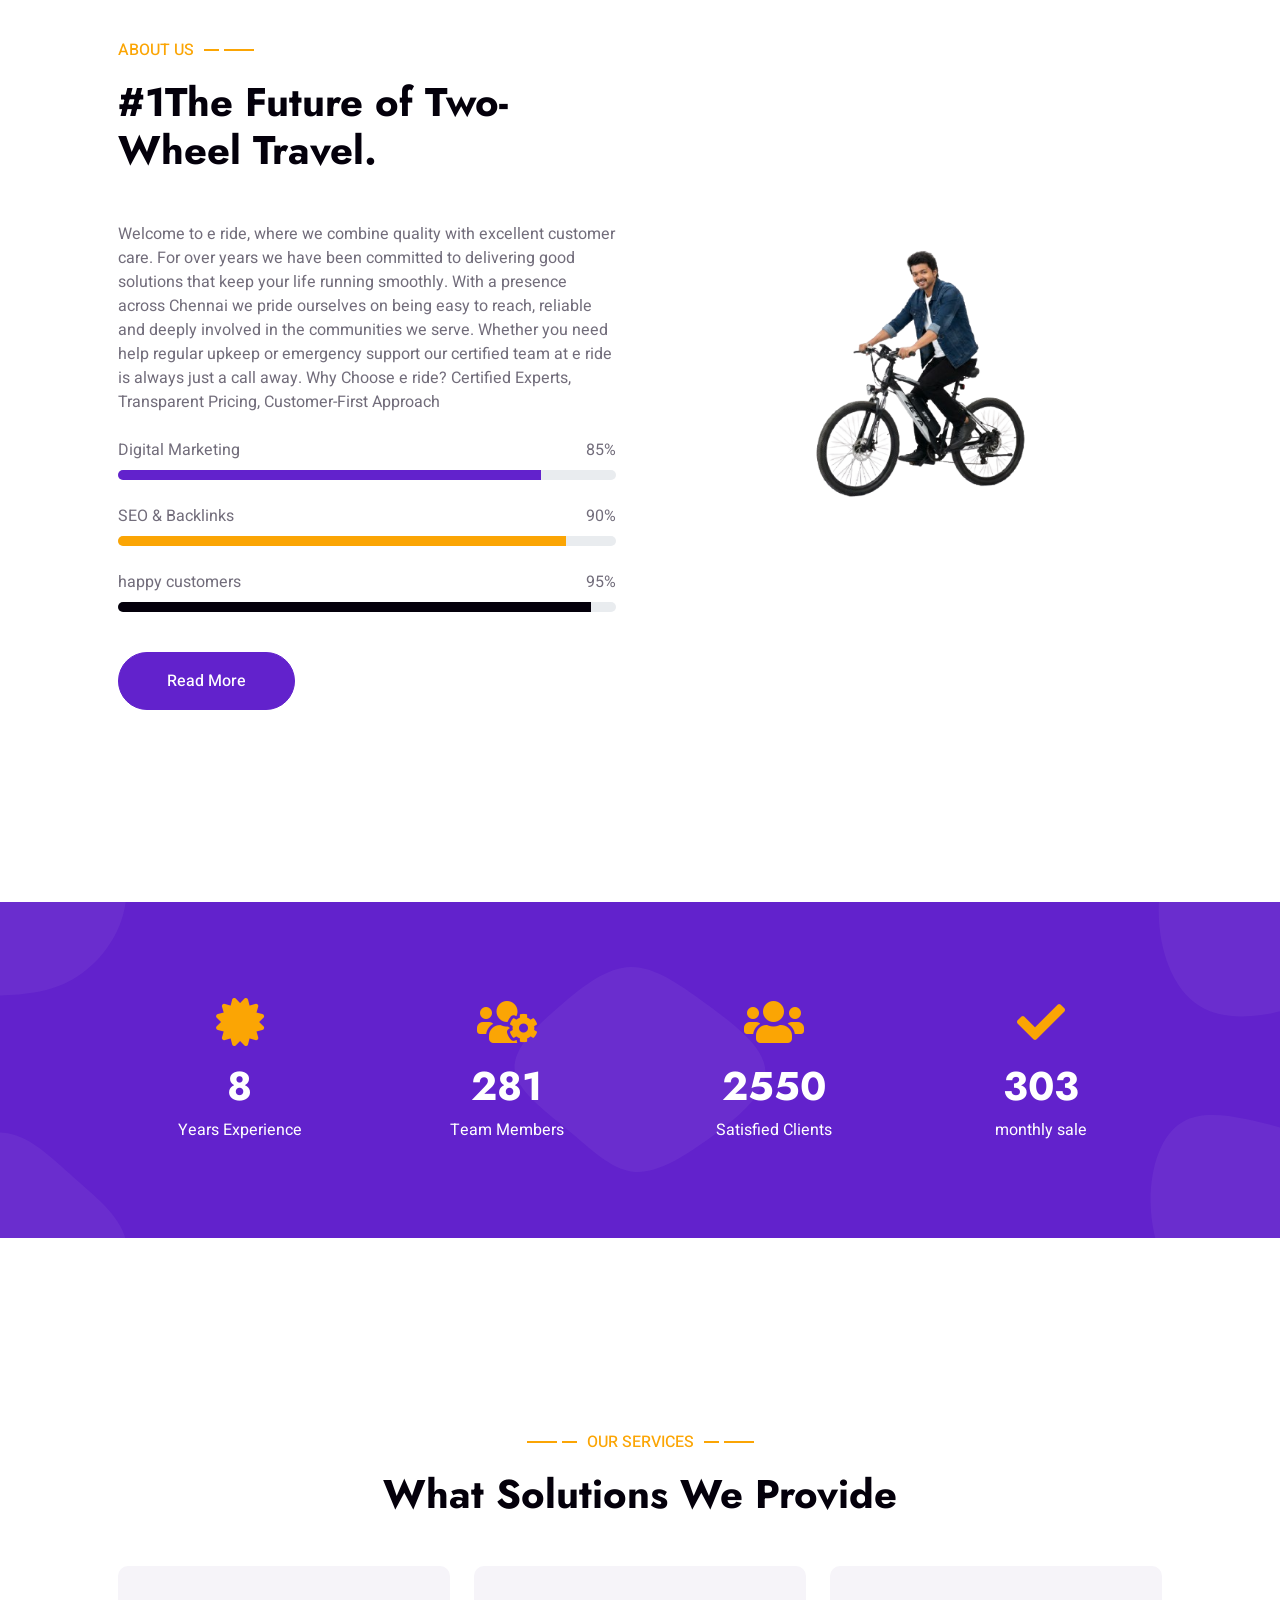
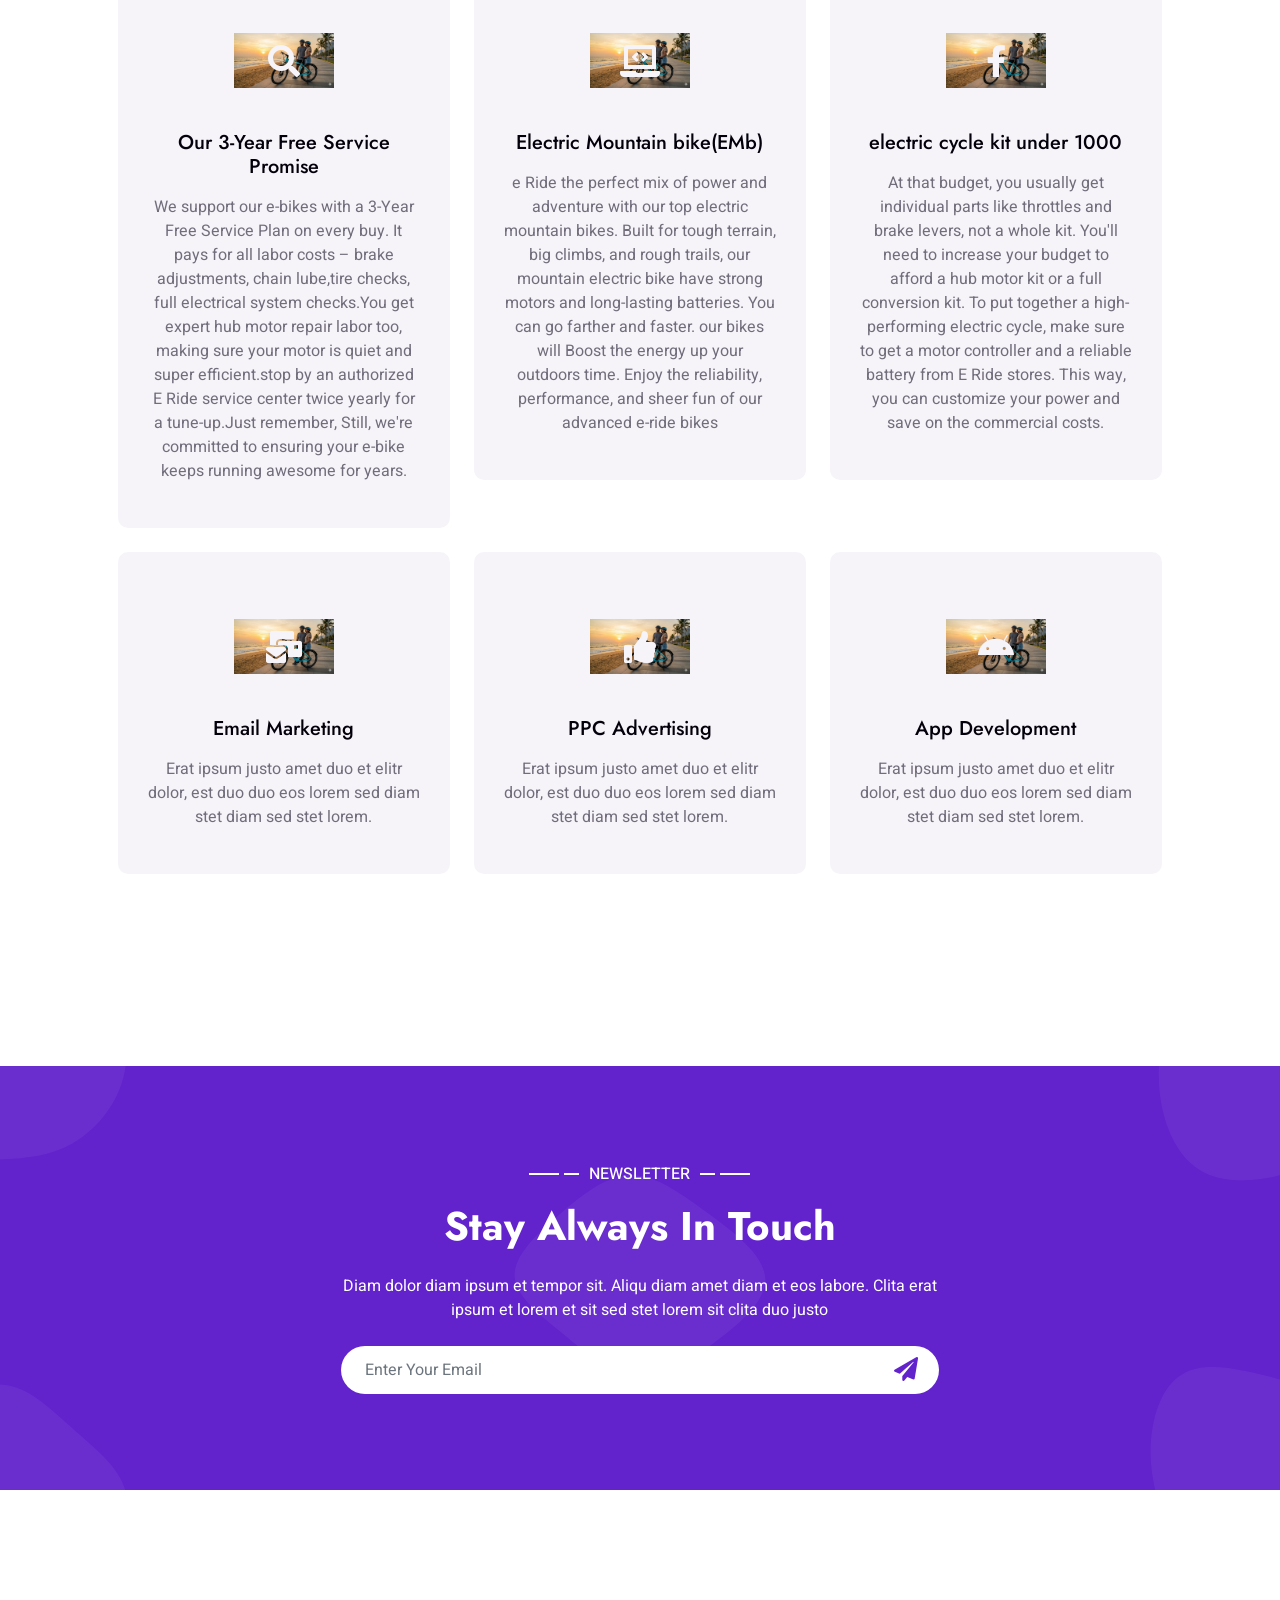
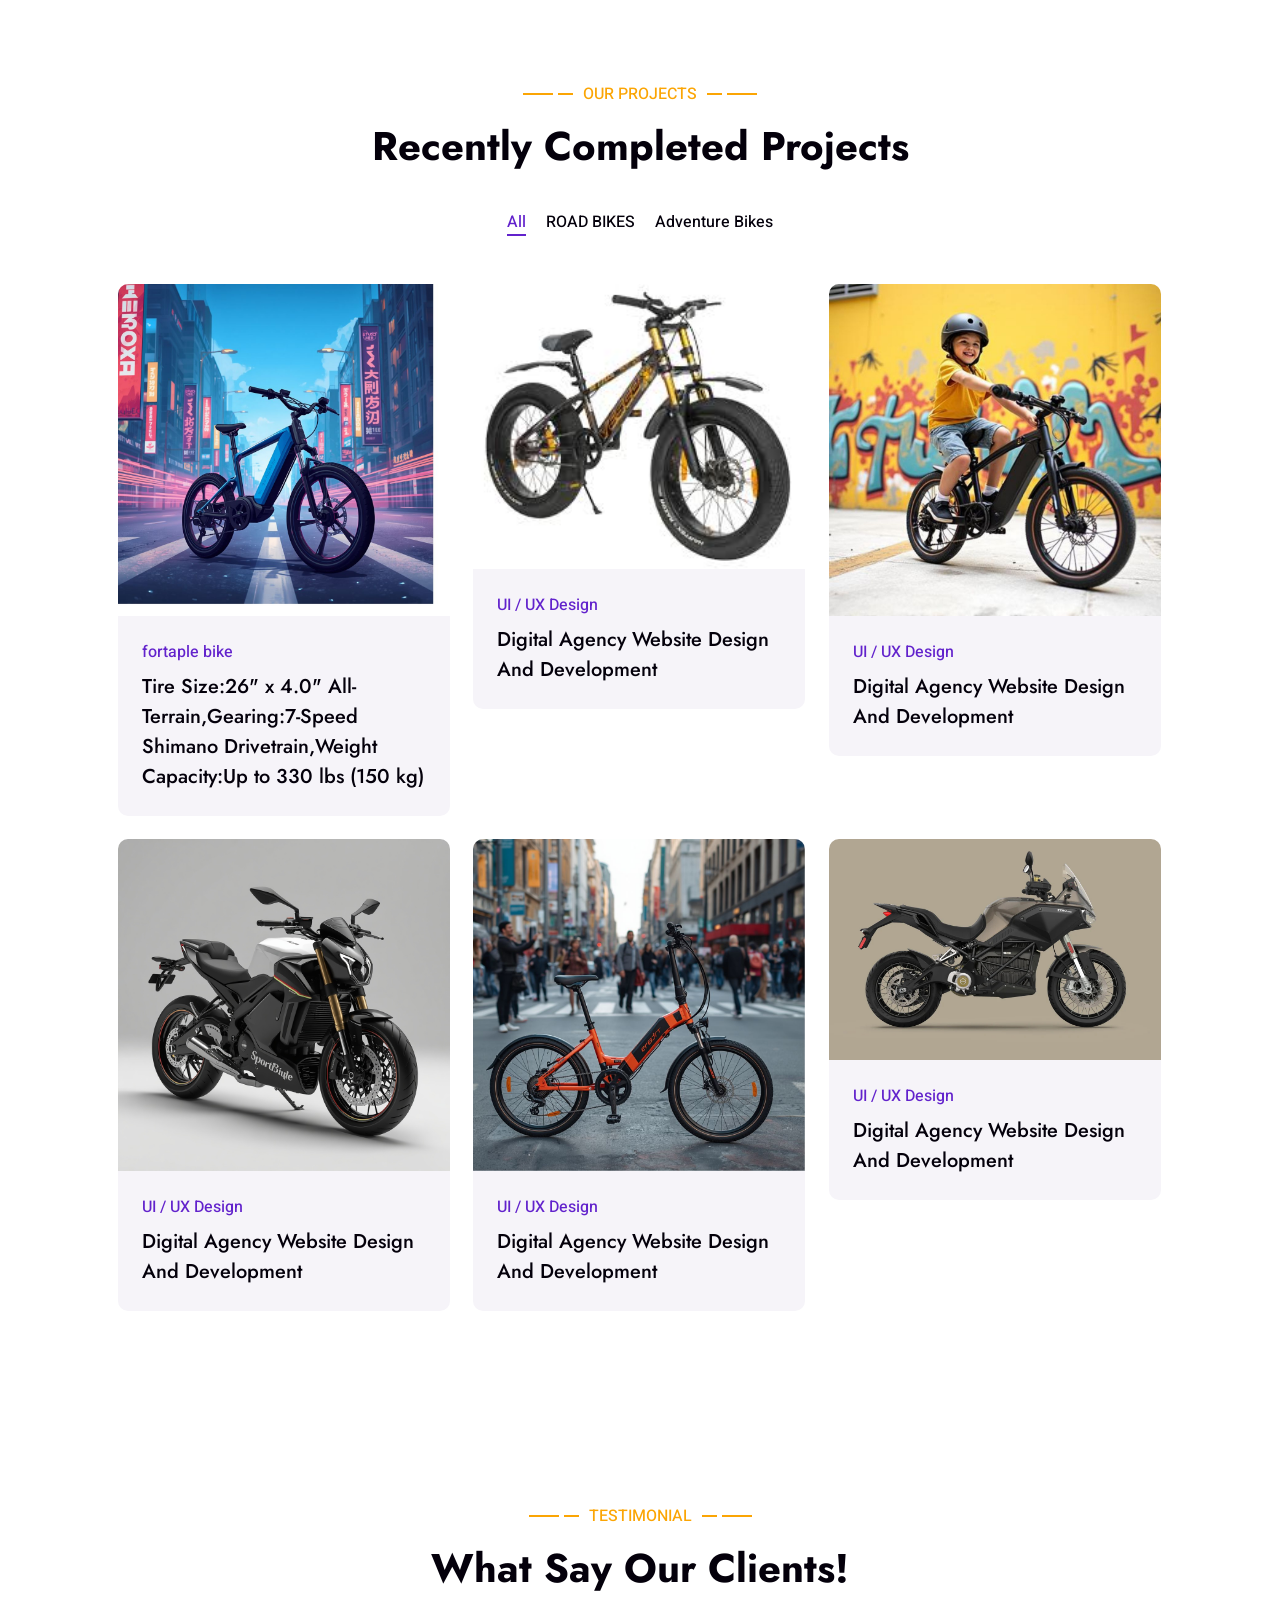
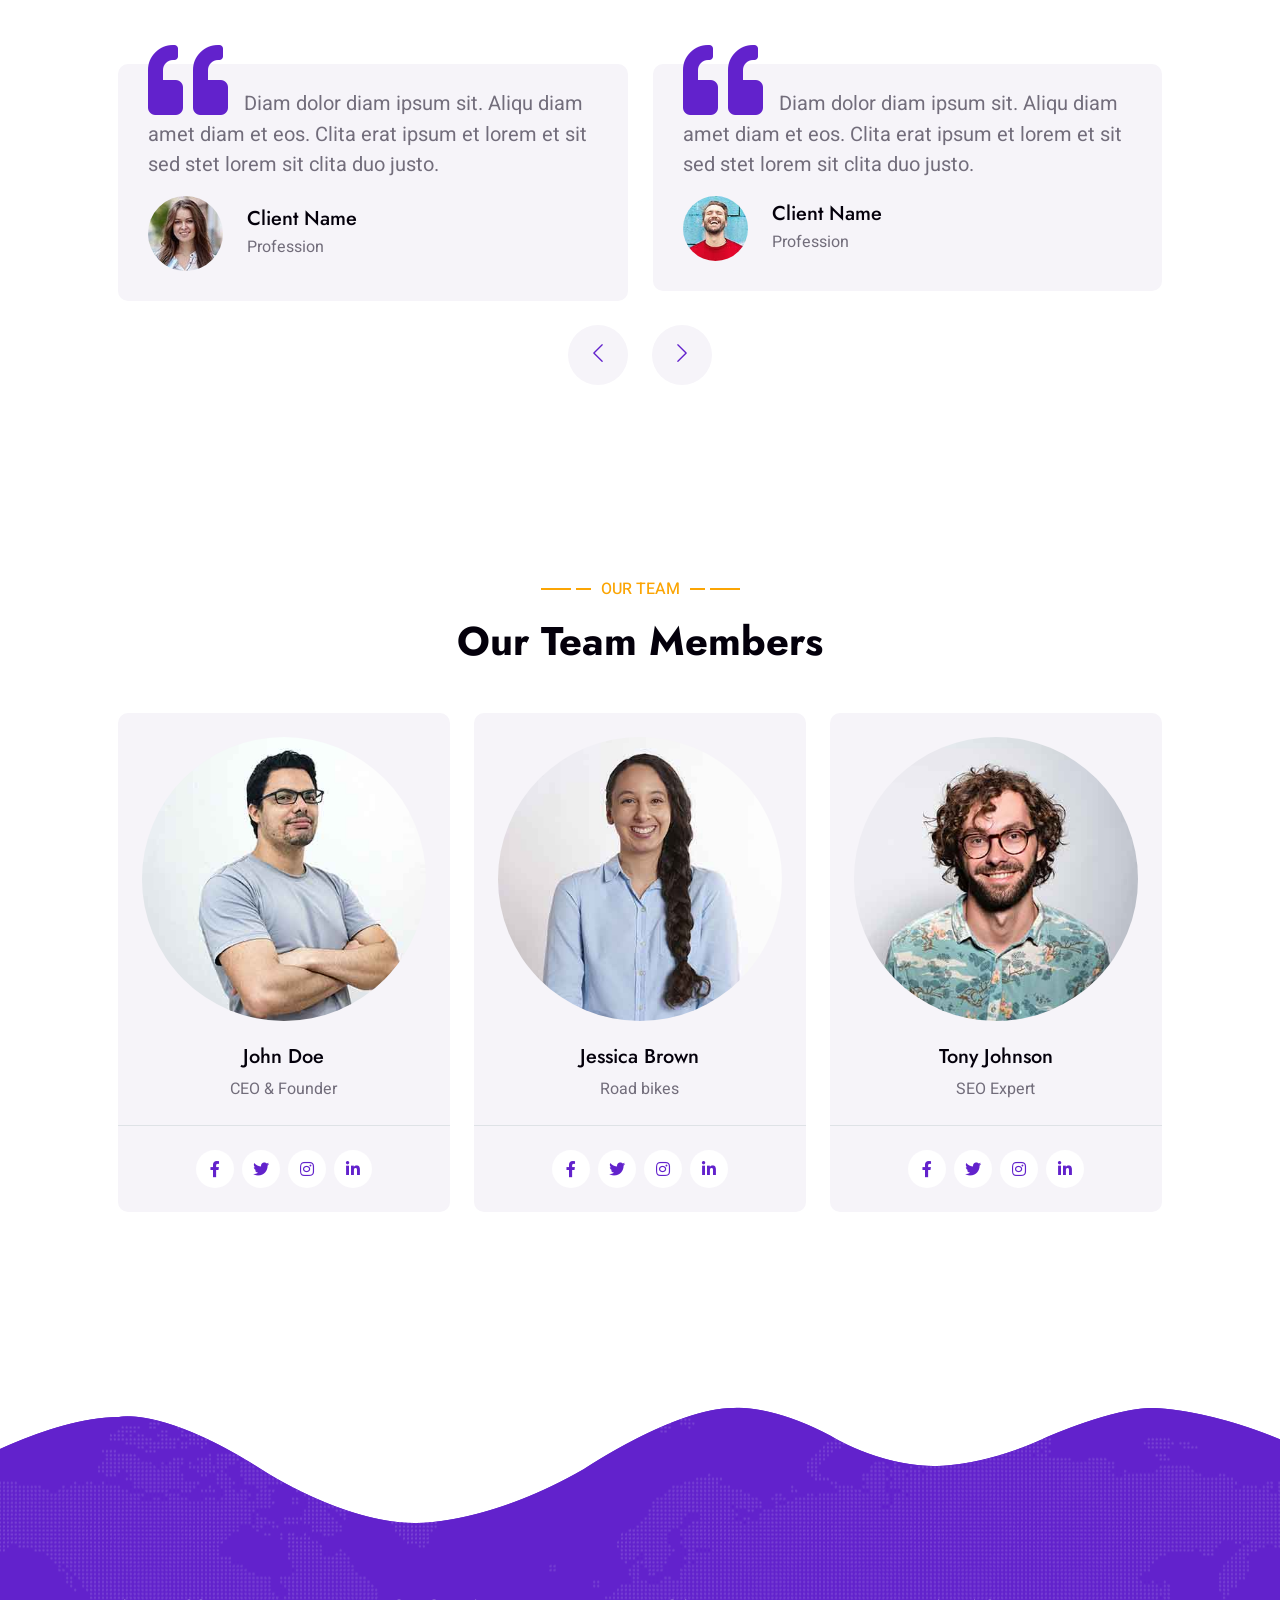
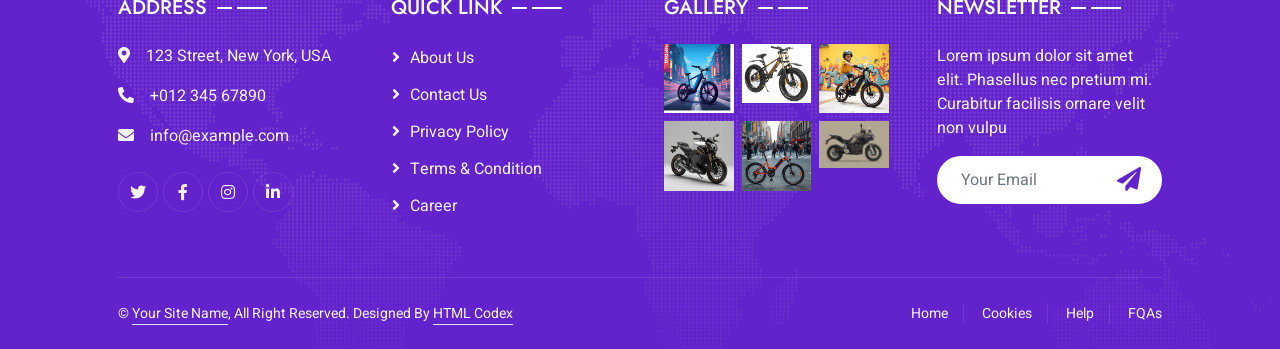
==== commit 91f568b8: "Update index.html" ====
--- a/index.html
+++ b/index.html
@@ -681,8 +681,8 @@
                                 </div>
                             </div>
                             <div class="bg-light p-4">
-                                <p class="text-primary fw-medium mb-2">fortaple  bike Tire Size:26" x 4.0" All-Terrain ,</p>
-                                <h5 class="lh-base mb-0">Digital Agency Website Design And Development</a>
+                                <p class="text-primary fw-medium mb-2">fortaple  bike </p>
+                                <h5 class="lh-base mb-0"> Tire Size:26" x 4.0" All-Terrain,Gearing:7-Speed Shimano Drivetrain,Weight Capacity:Up to 330 lbs (150 kg)</a>
                             </div>
                         </div>
                     </div>
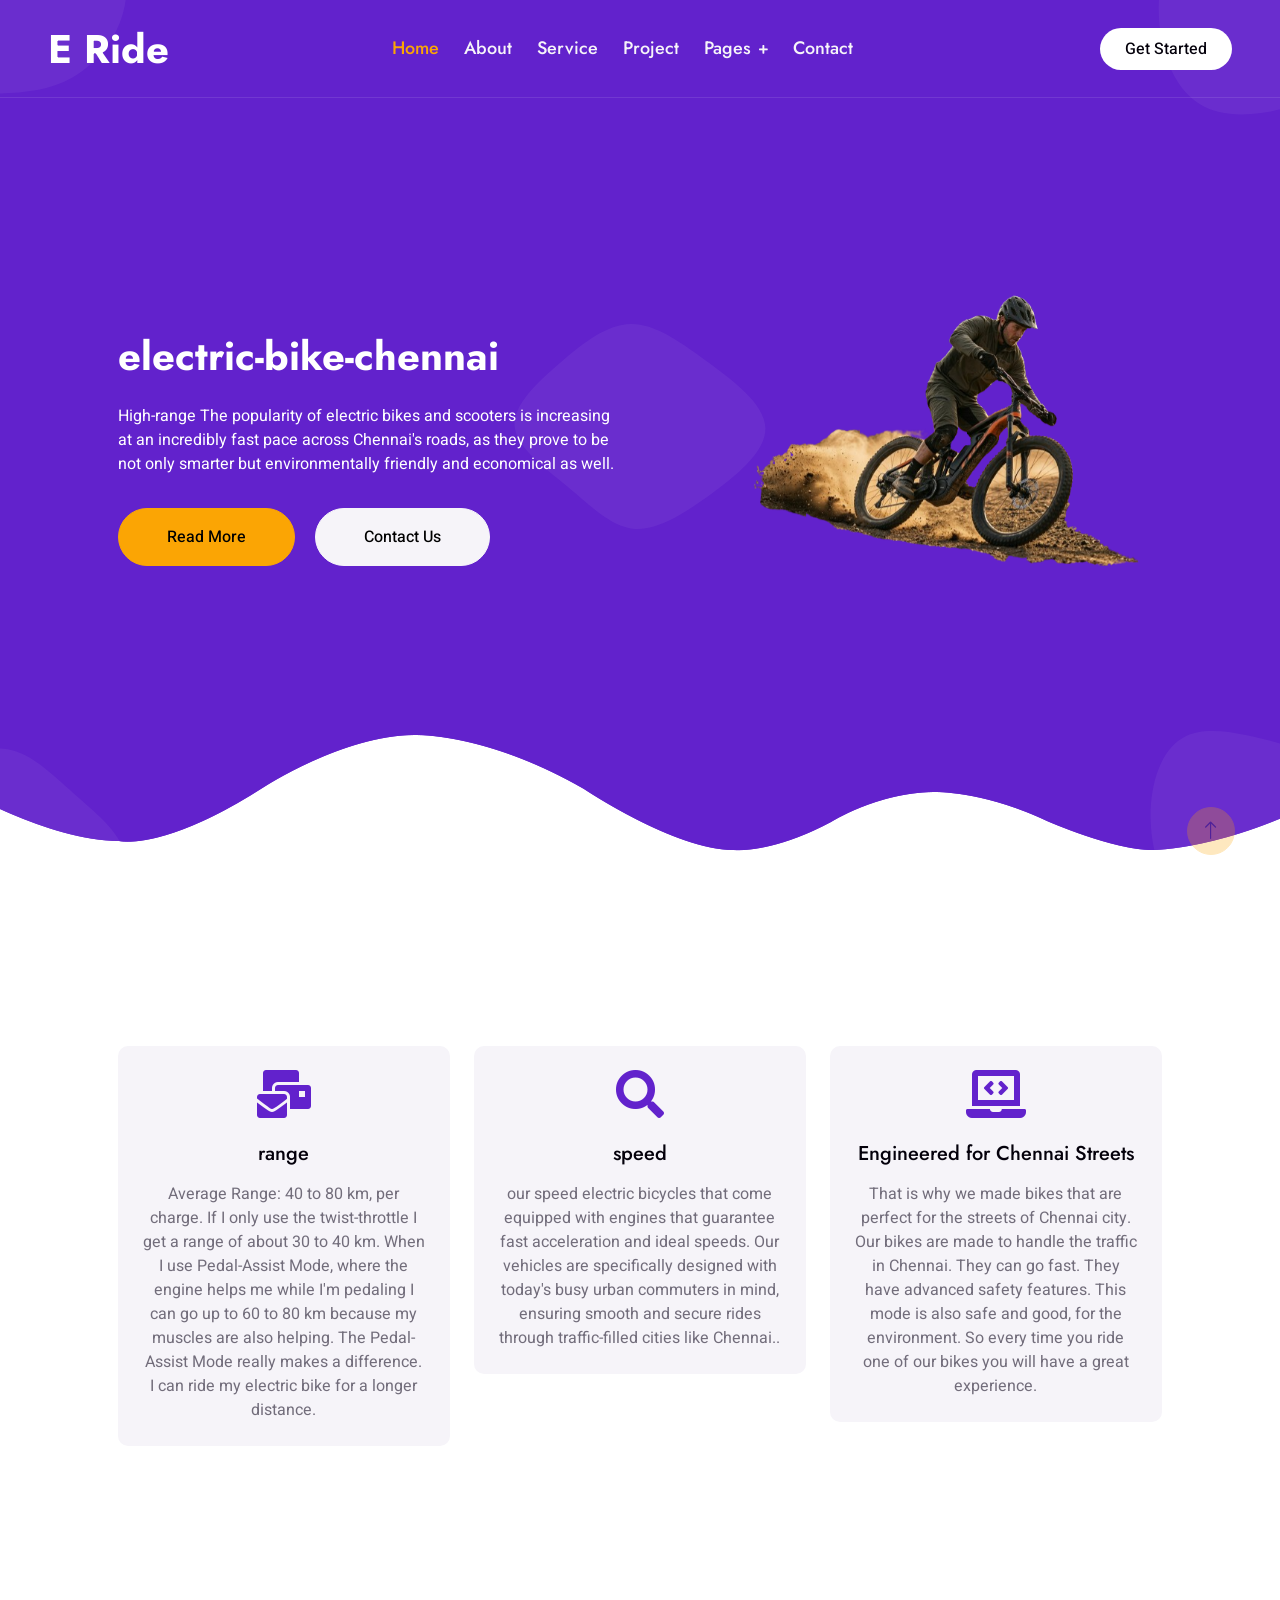
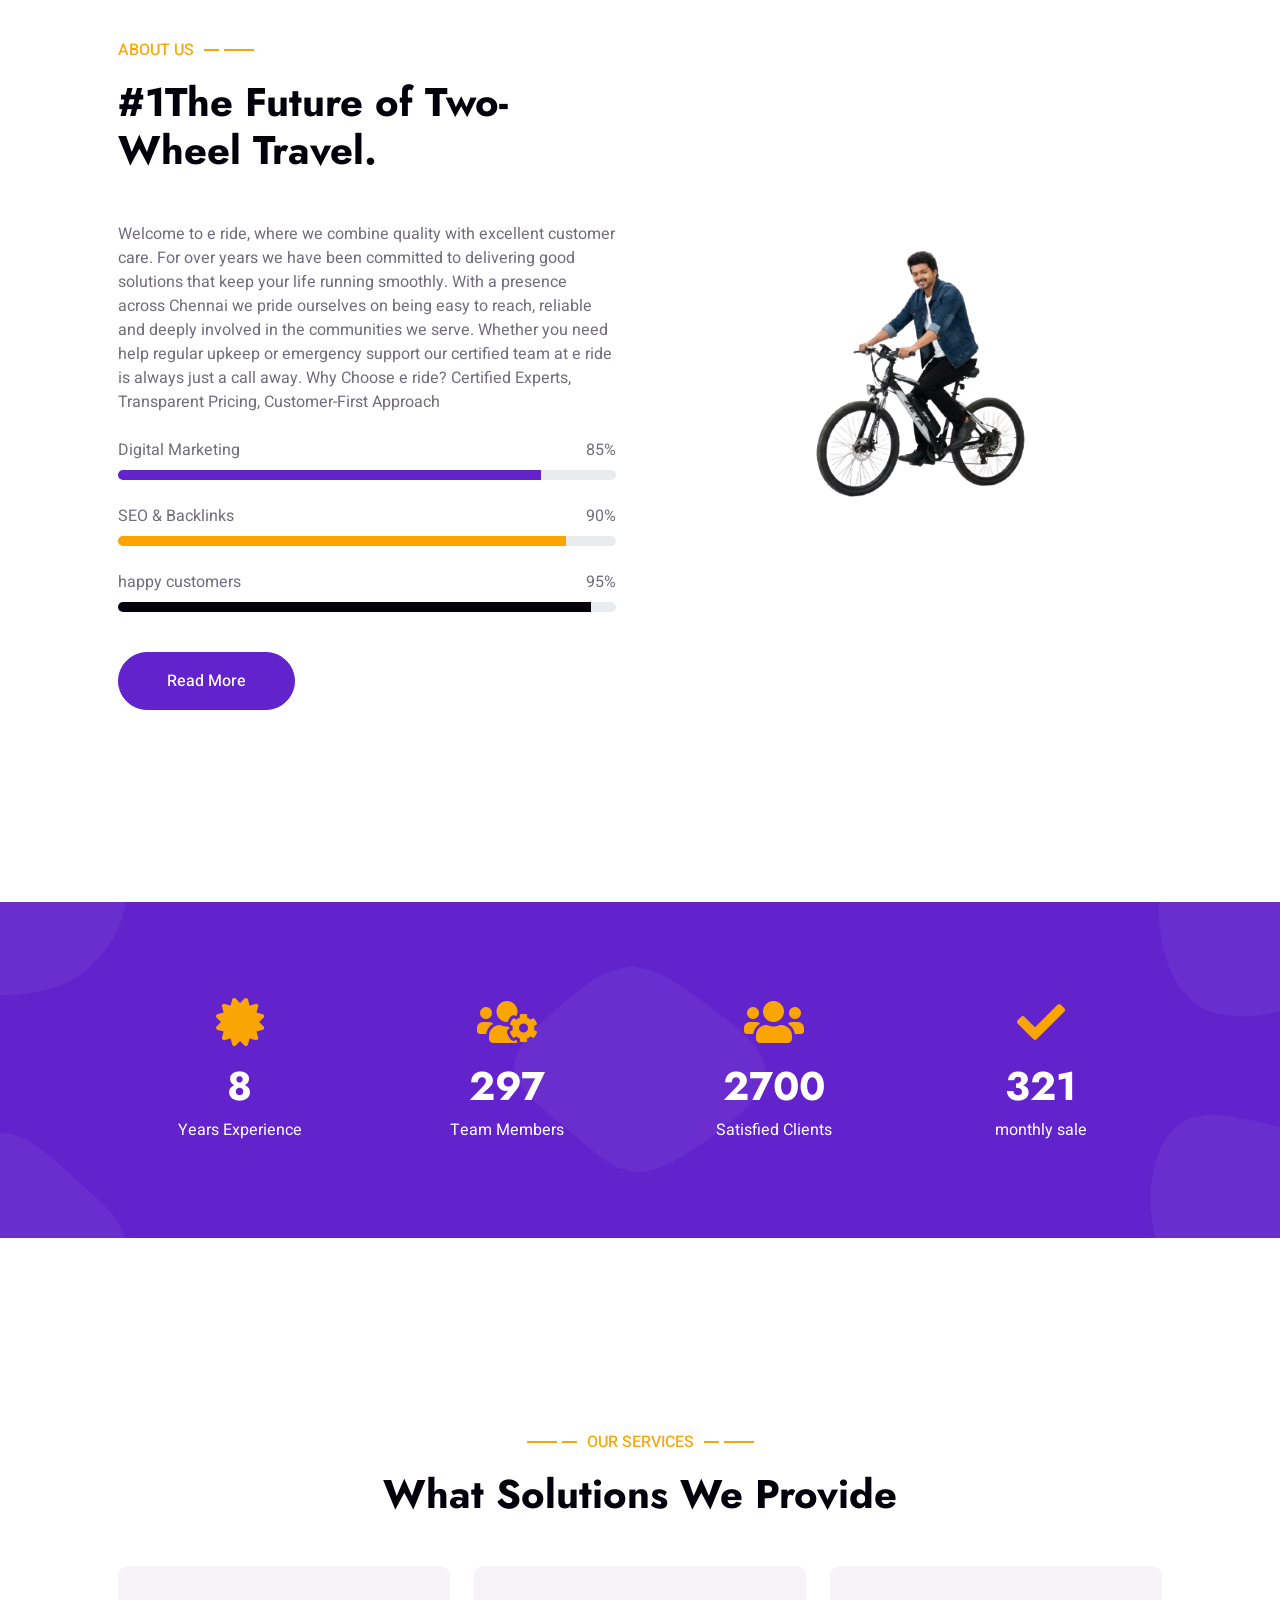
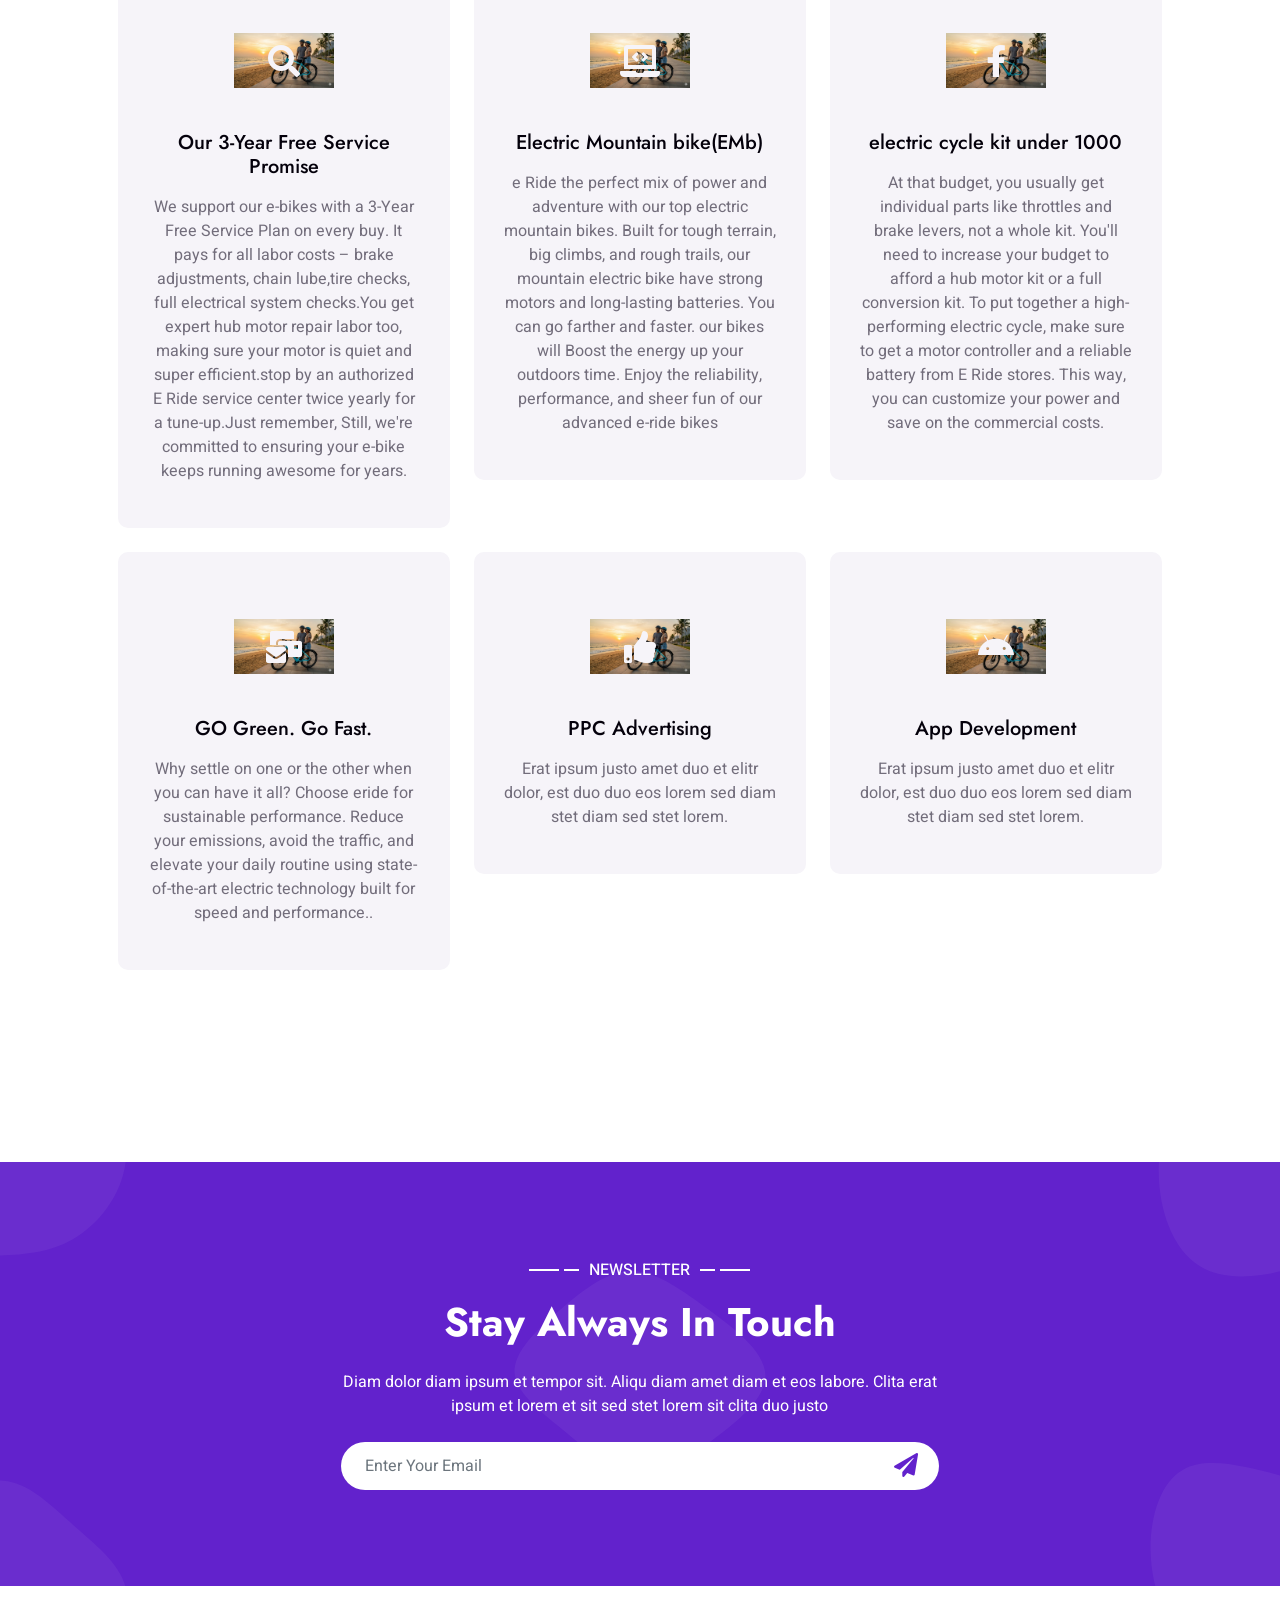
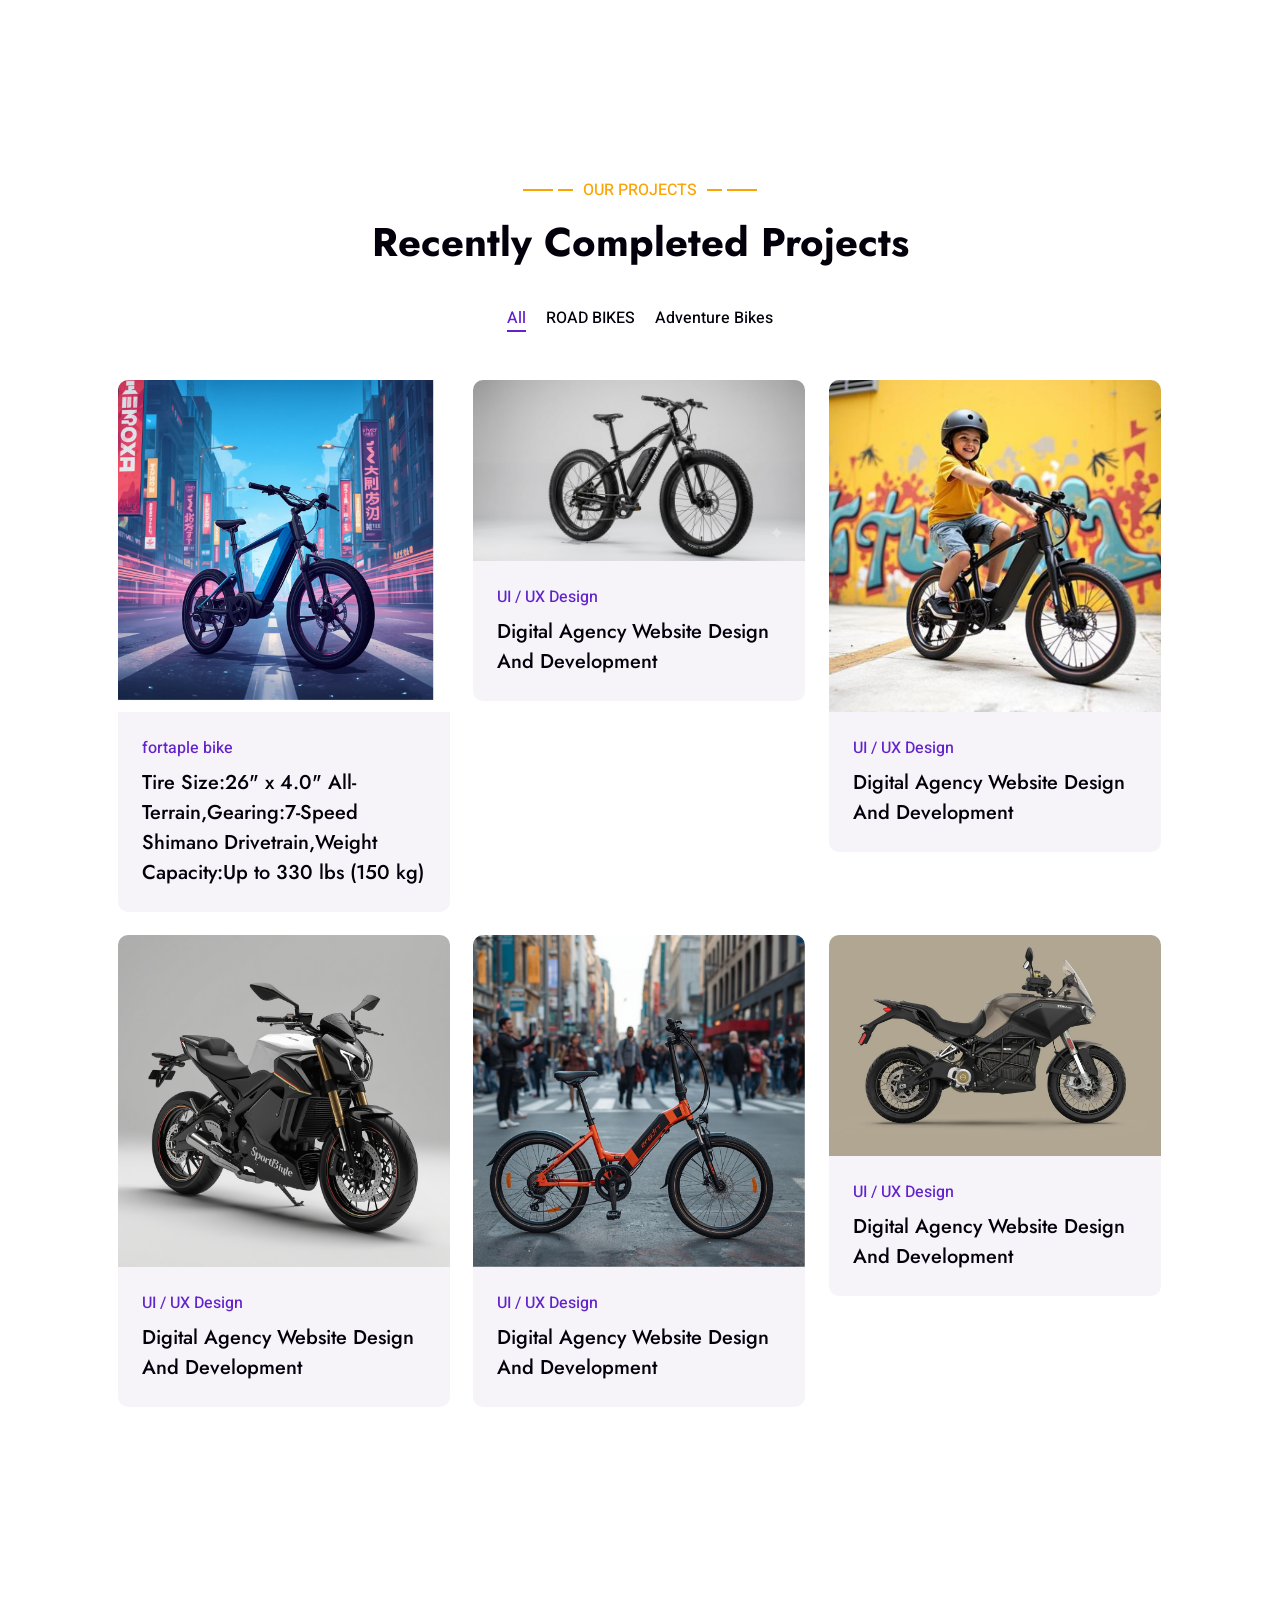
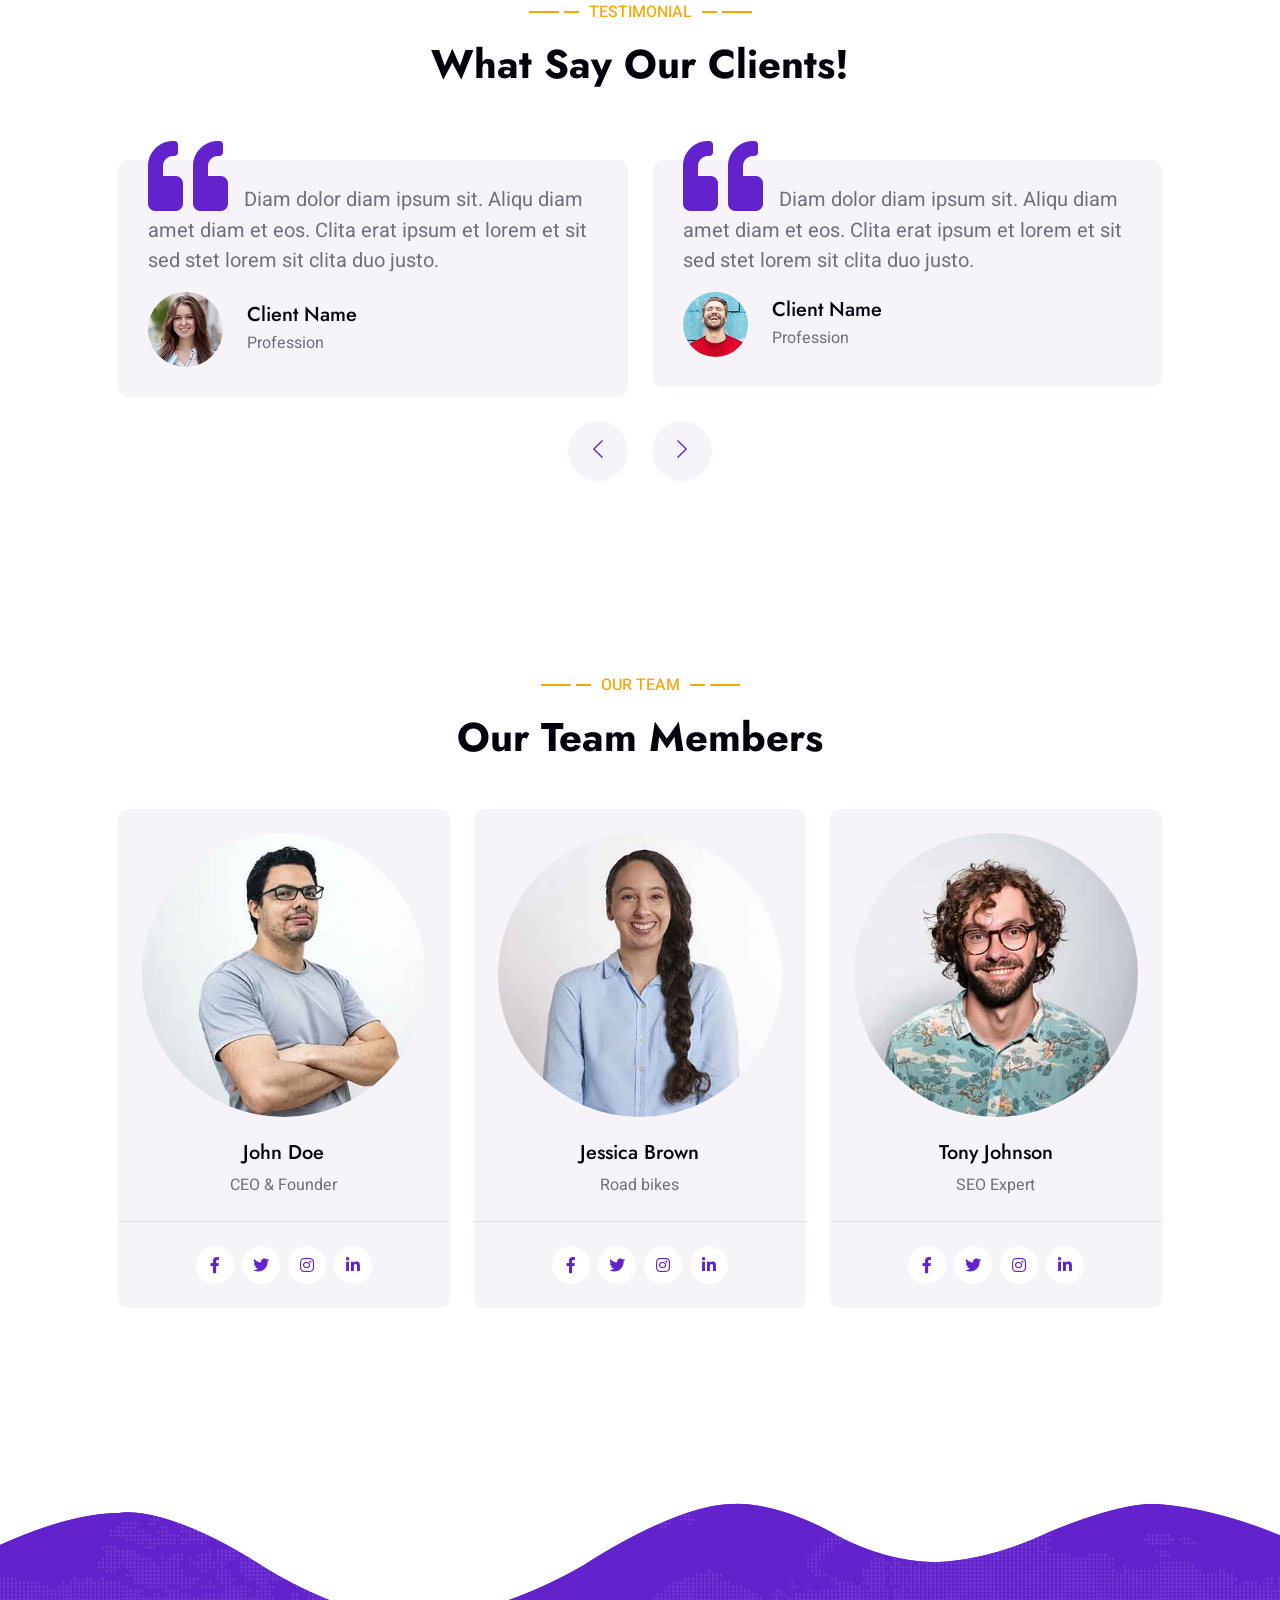
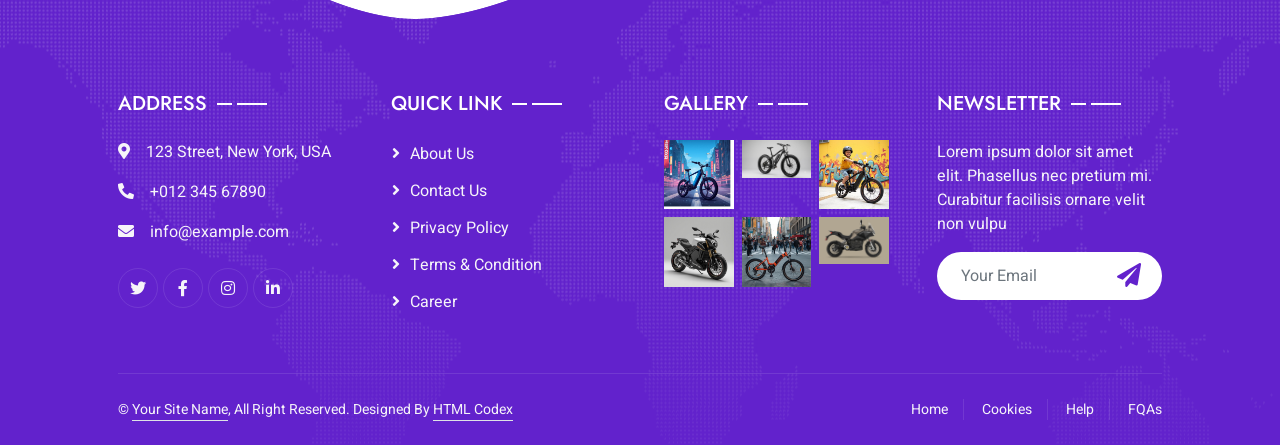
==== commit 8b57ff02: "Update index.html" ====
--- a/index.html
+++ b/index.html
@@ -604,8 +604,8 @@
                             <div class="service-icon flex-shrink-0">
                                 <i class="fa fa-mail-bulk fa-2x"></i>
                             </div>
-                            <h5 class="mb-3">Email Marketing</h5>
-                            <p class="m-0">Erat ipsum justo amet duo et elitr dolor, est duo duo eos lorem sed diam stet diam sed stet lorem.</p>
+                            <h5 class="mb-3">GO Green. Go Fast.</h5>
+                            <p class="m-0">Why settle on one or the other when you can have it all? Choose eride for sustainable performance. Reduce your emissions, avoid the traffic, and elevate your daily routine using state-of-the-art electric technology built for speed and performance..</p>
                             <a class="btn btn-square" href=""><i class="fa fa-arrow-right"></i></a>
                         </div>
                     </div>
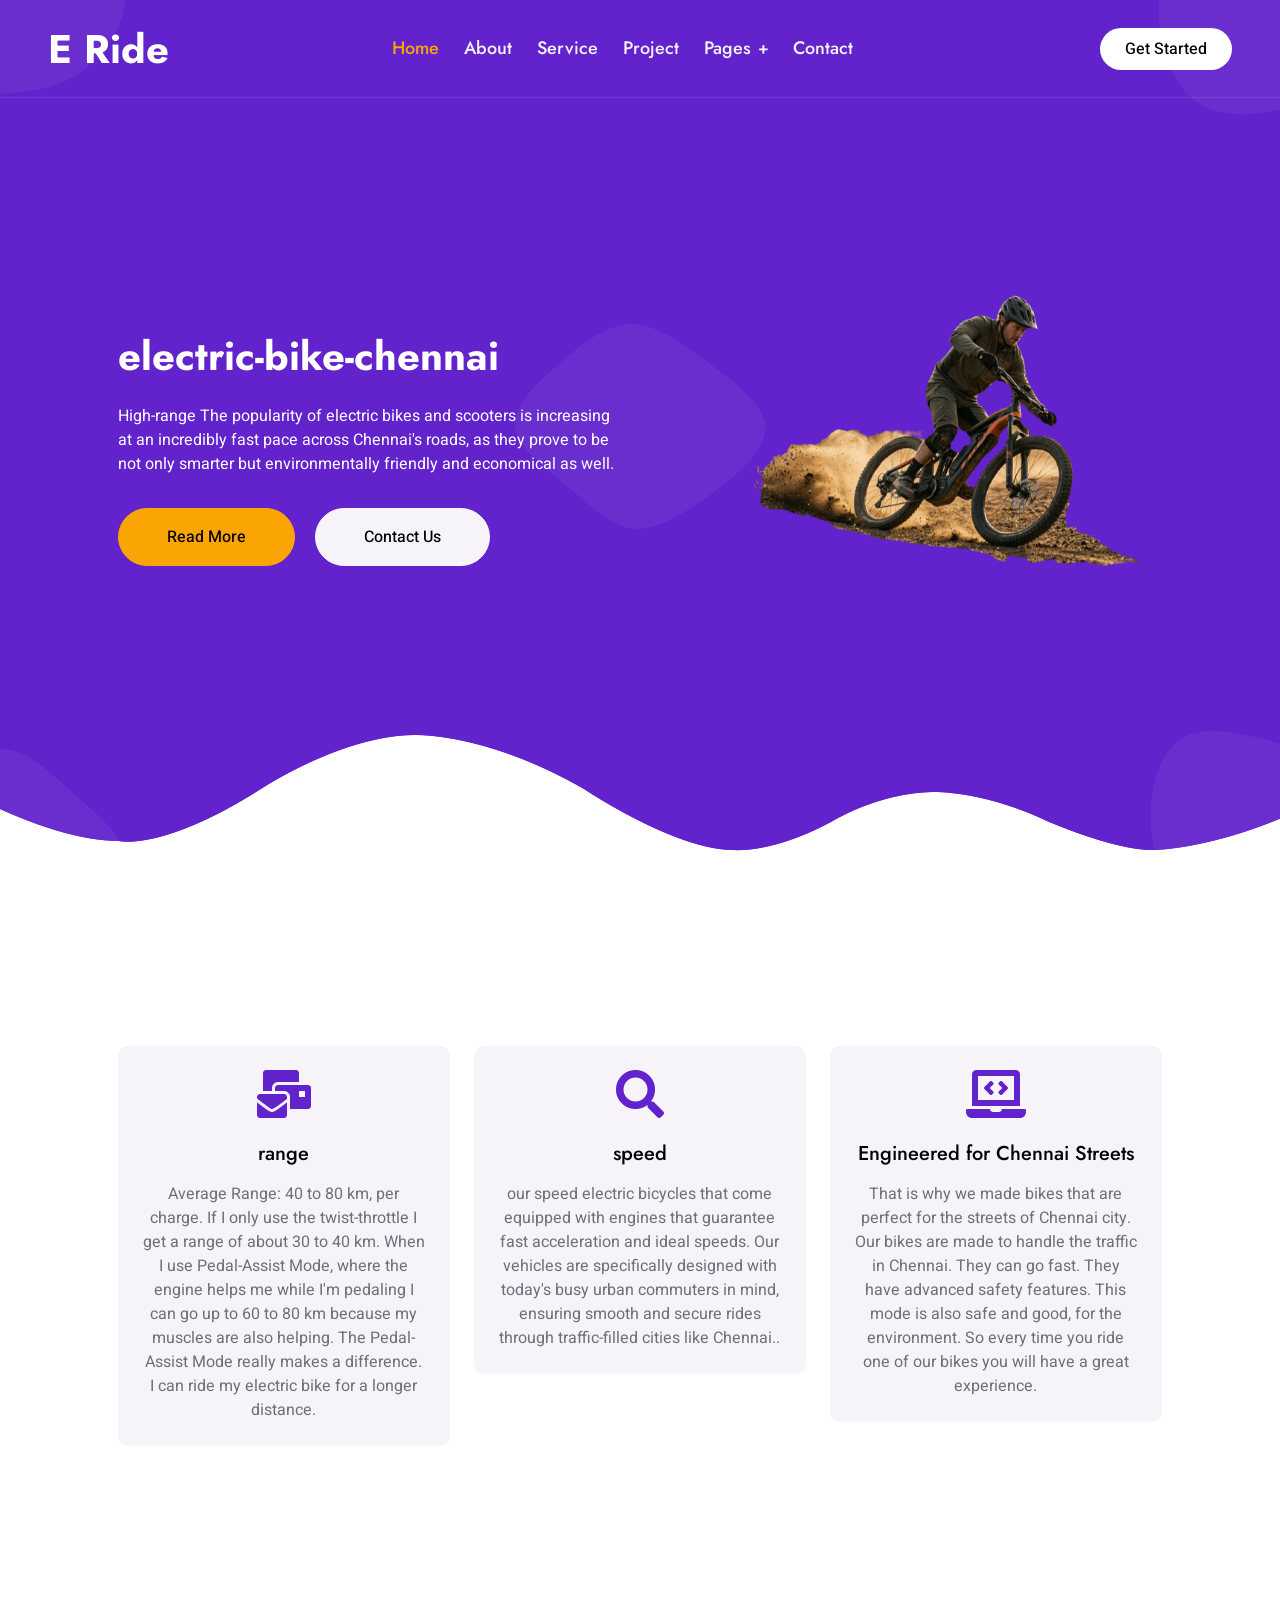
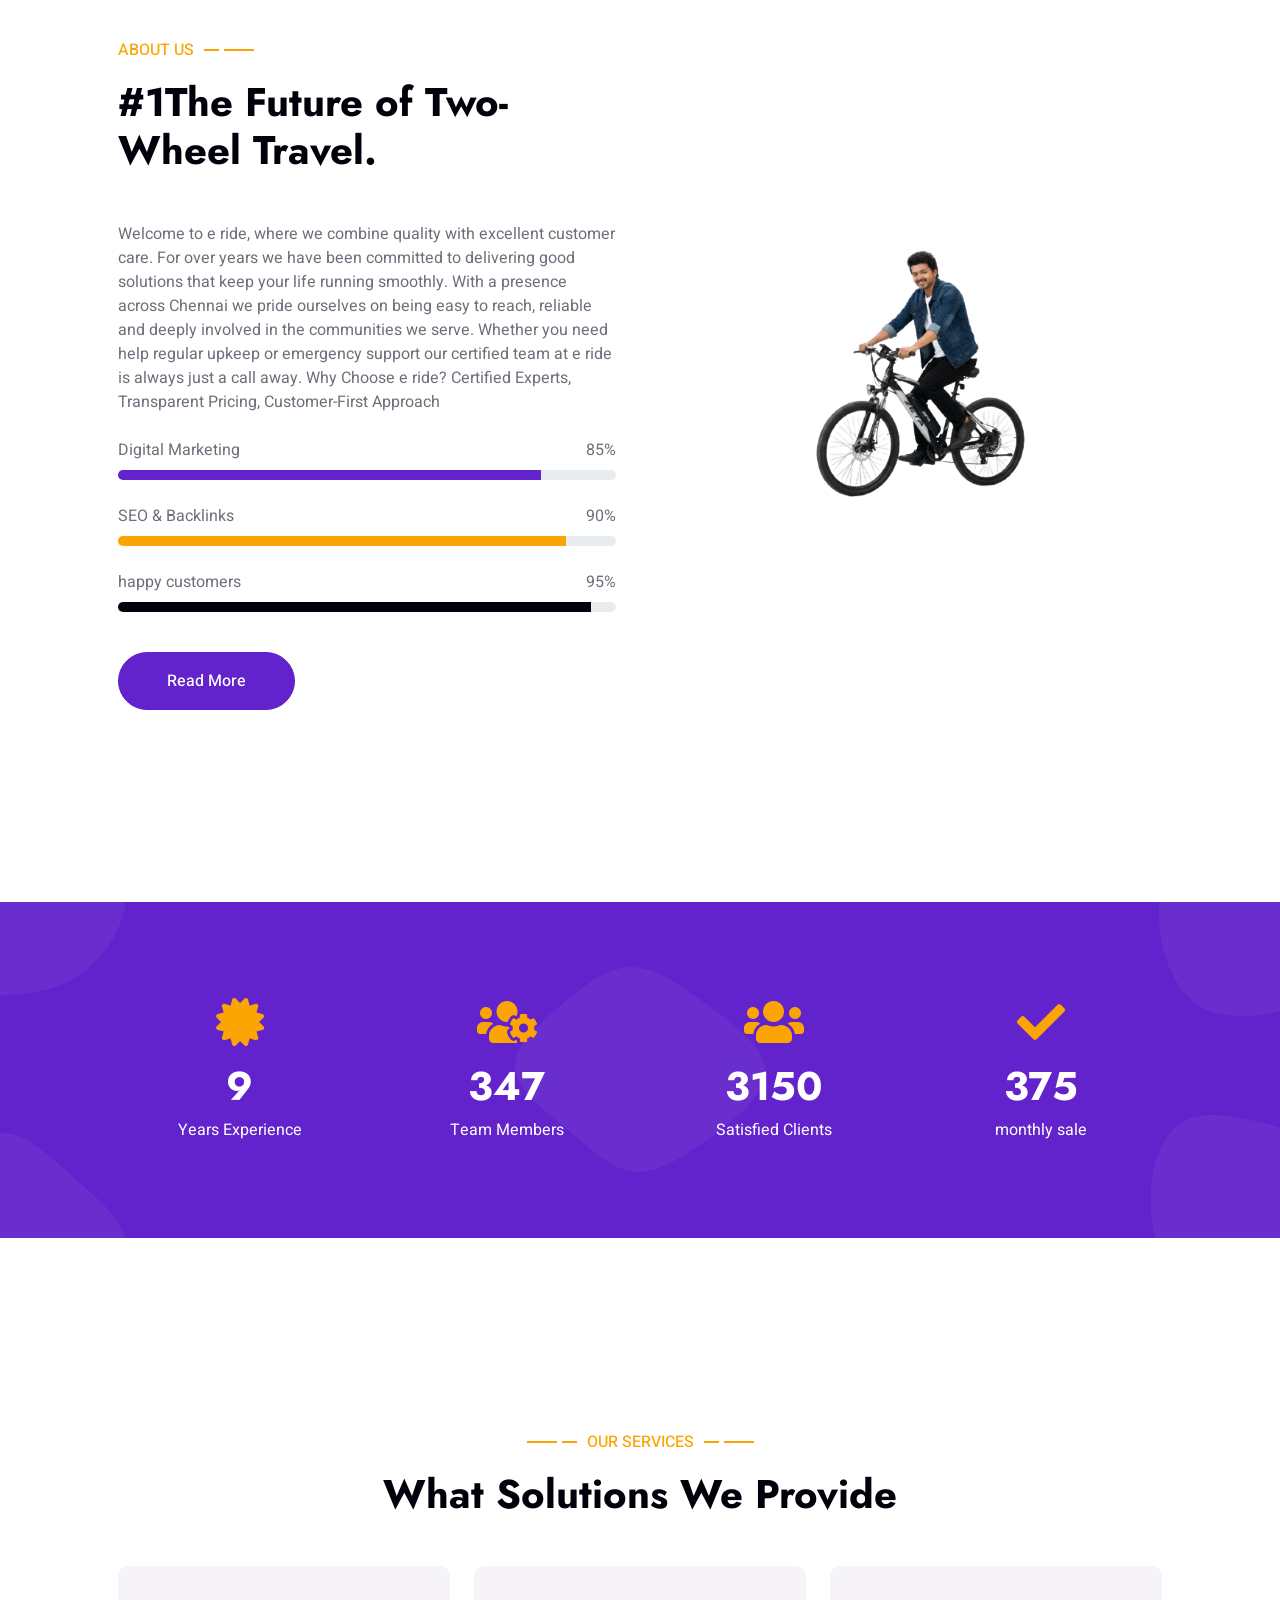
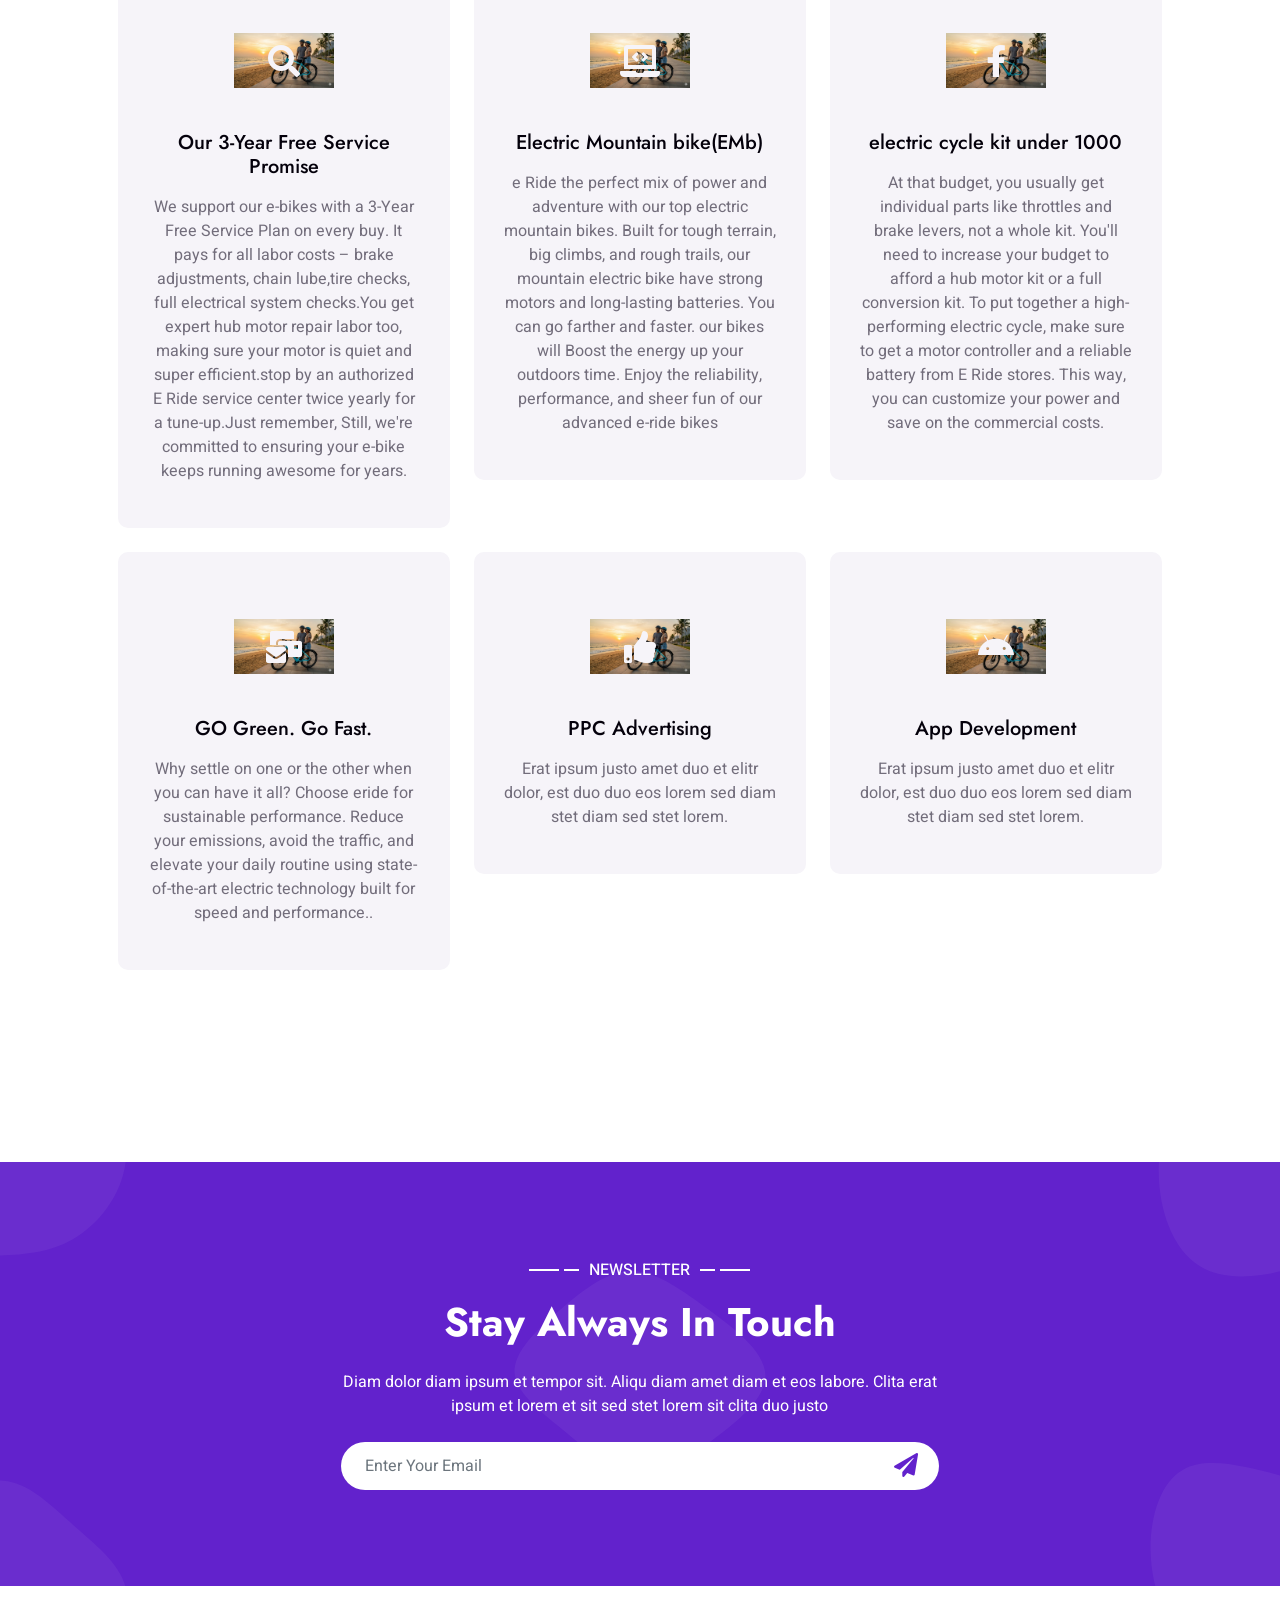
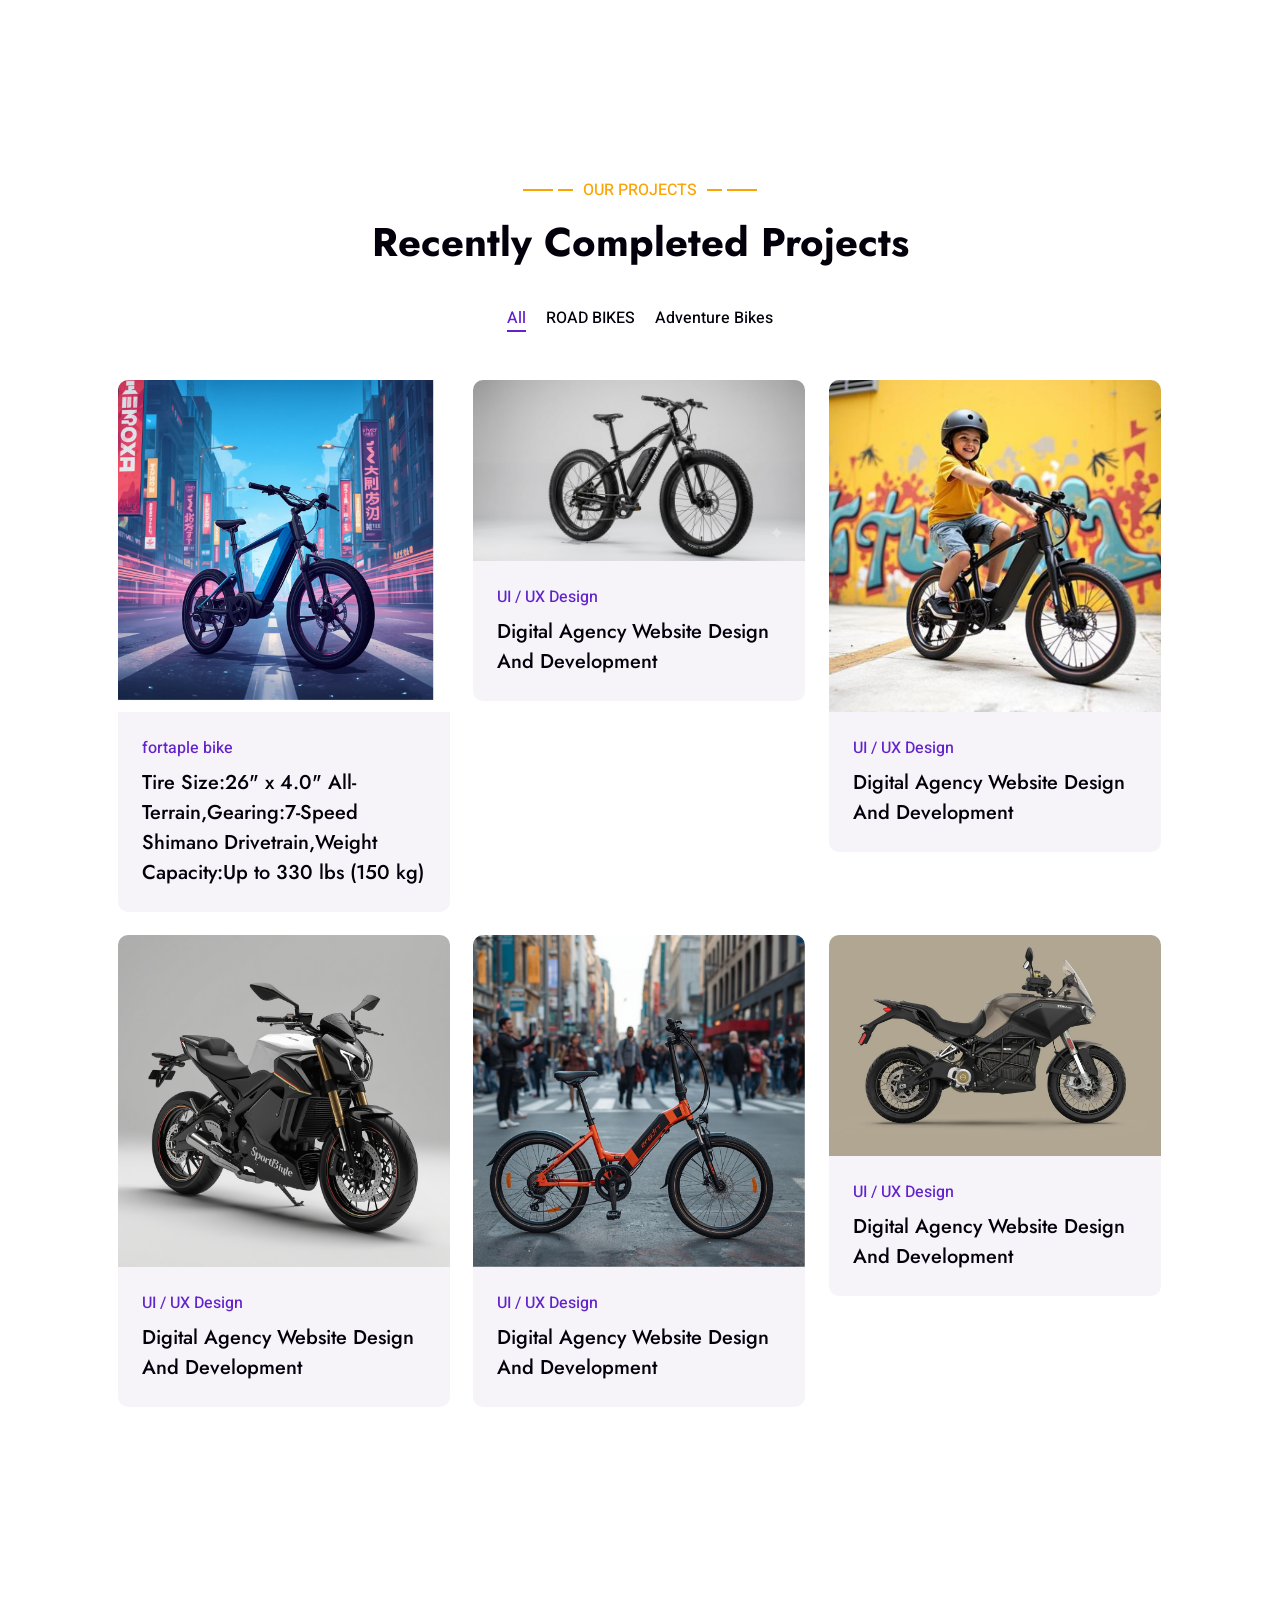
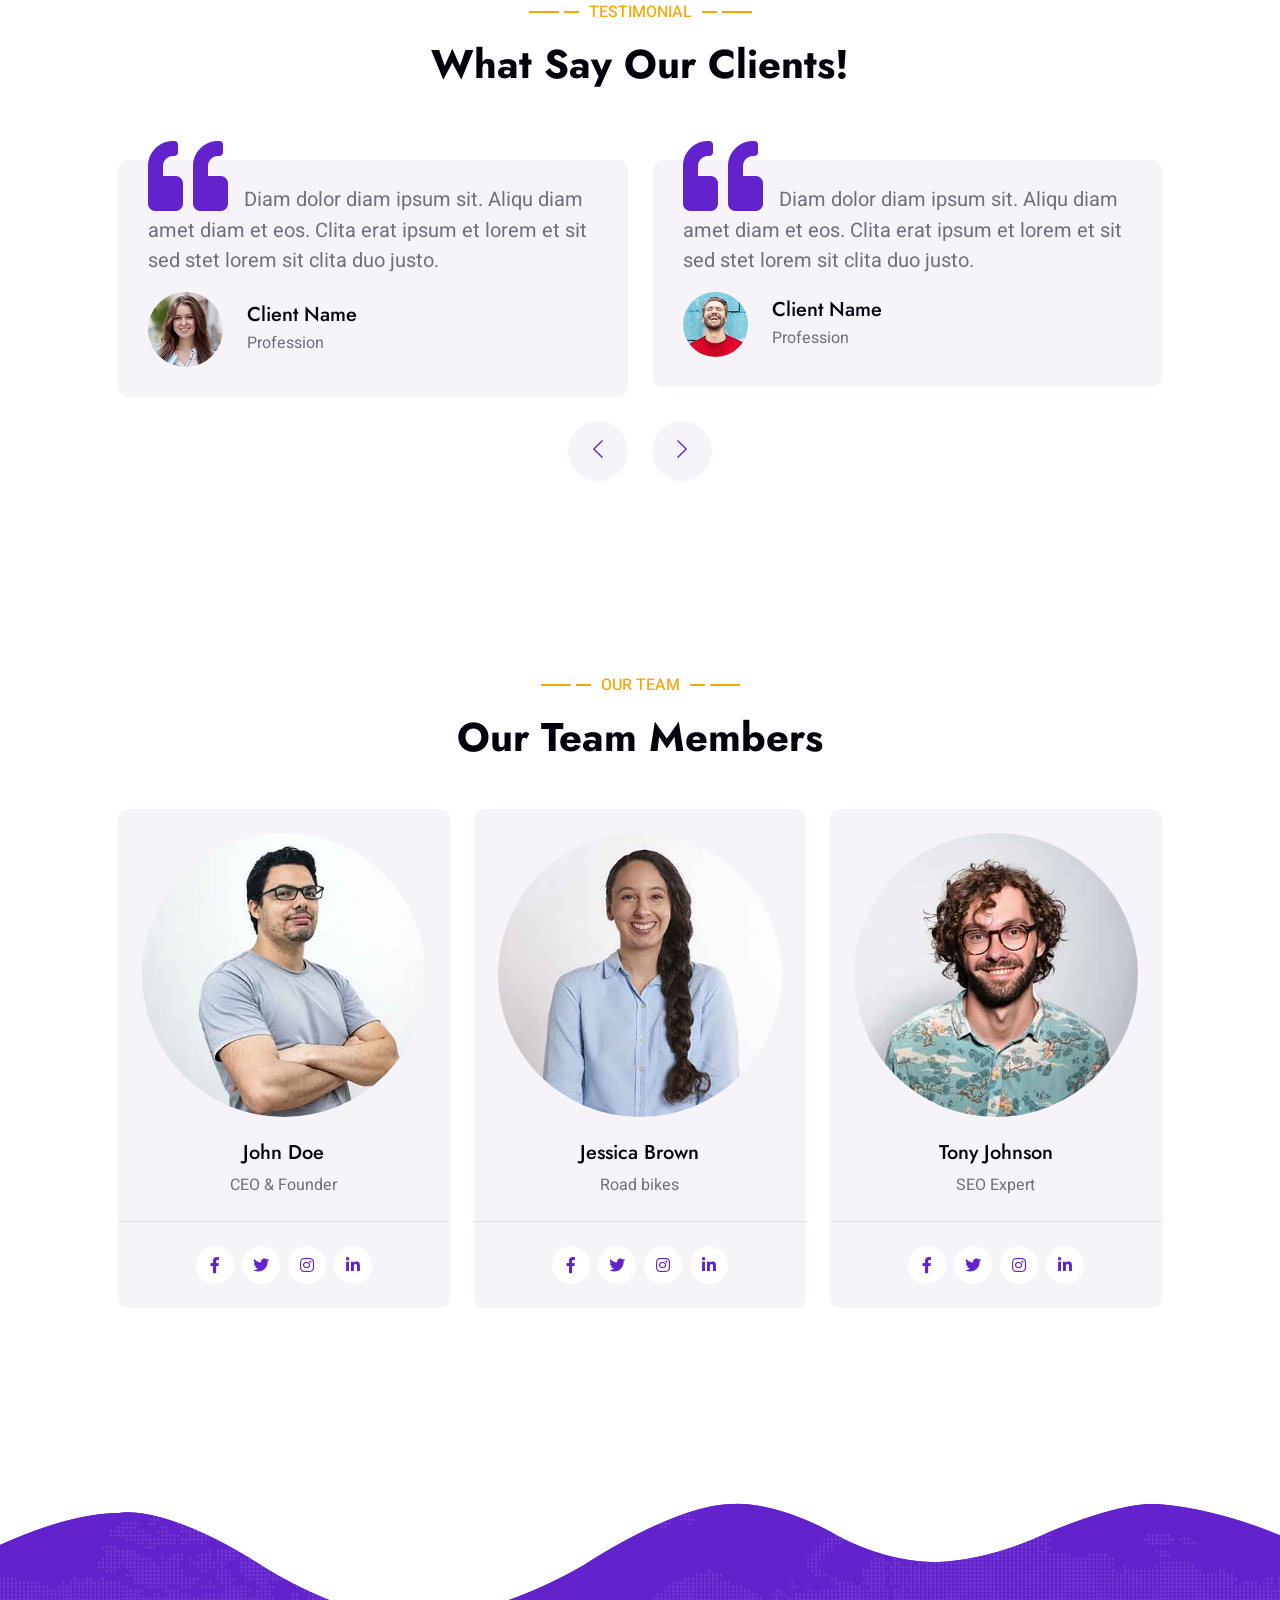
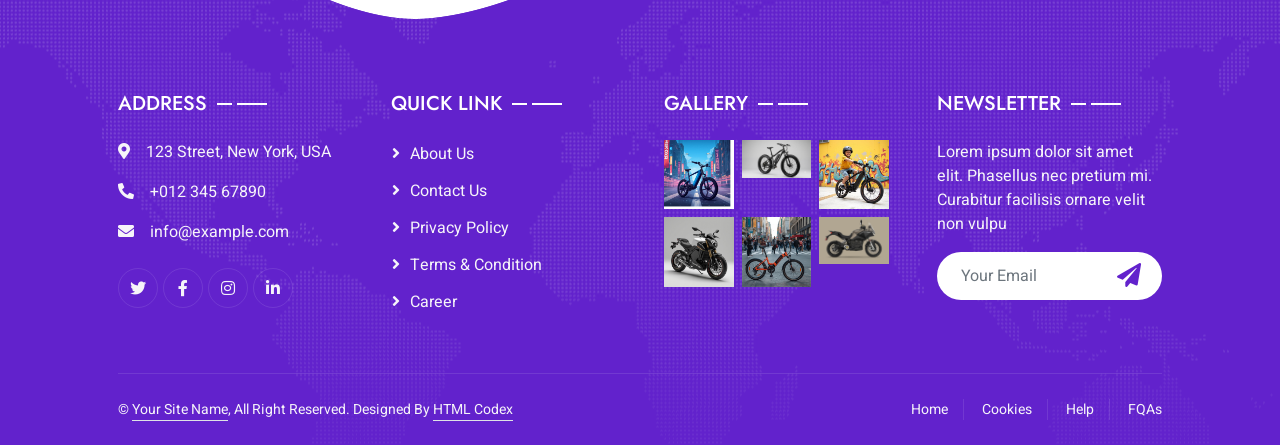
==== commit b76d93d6: "Update fmt.Println message from 'Hello' to 'Goodbye'" ====
--- a/index.html
+++ b/index.html
@@ -8,6 +8,23 @@
     <meta content="" name="keywords">
     <meta content="" name="description">
 	<meta name="google-site-verification" content="MjJmo7mR6ktE2wpKKITRZeSMw9KIk4Xc7xB0XIwKGMk" />
+	<!-- Meta Pixel Code -->
+	<script>
+	!function(f,b,e,v,n,t,s)
+	{if(f.fbq)return;n=f.fbq=function(){n.callMethod?
+	n.callMethod.apply(n,arguments):n.queue.push(arguments)};
+	if(!f._fbq)f._fbq=n;n.push=n;n.loaded=!0;n.version='2.0';
+	n.queue=[];t=b.createElement(e);t.async=!0;
+	t.src=v;s=b.getElementsByTagName(e)[0];
+	s.parentNode.insertBefore(t,s)}(window, document,'script',
+	'https://connect.facebook.net/en_US/fbevents.js');
+	fbq('init', '1803293707318336');
+	fbq('track', 'PageView');
+	</script>
+	<noscript><img height="1" width="1" style="display:none"
+	src="https://www.facebook.com/tr?id=1803293707318336&ev=PageView&noscript=1"
+	/></noscript>
+	<!-- End Meta Pixel Code -->
      <script type="application/ld+json">
 	{
 	  "@context": "https://schema.org",
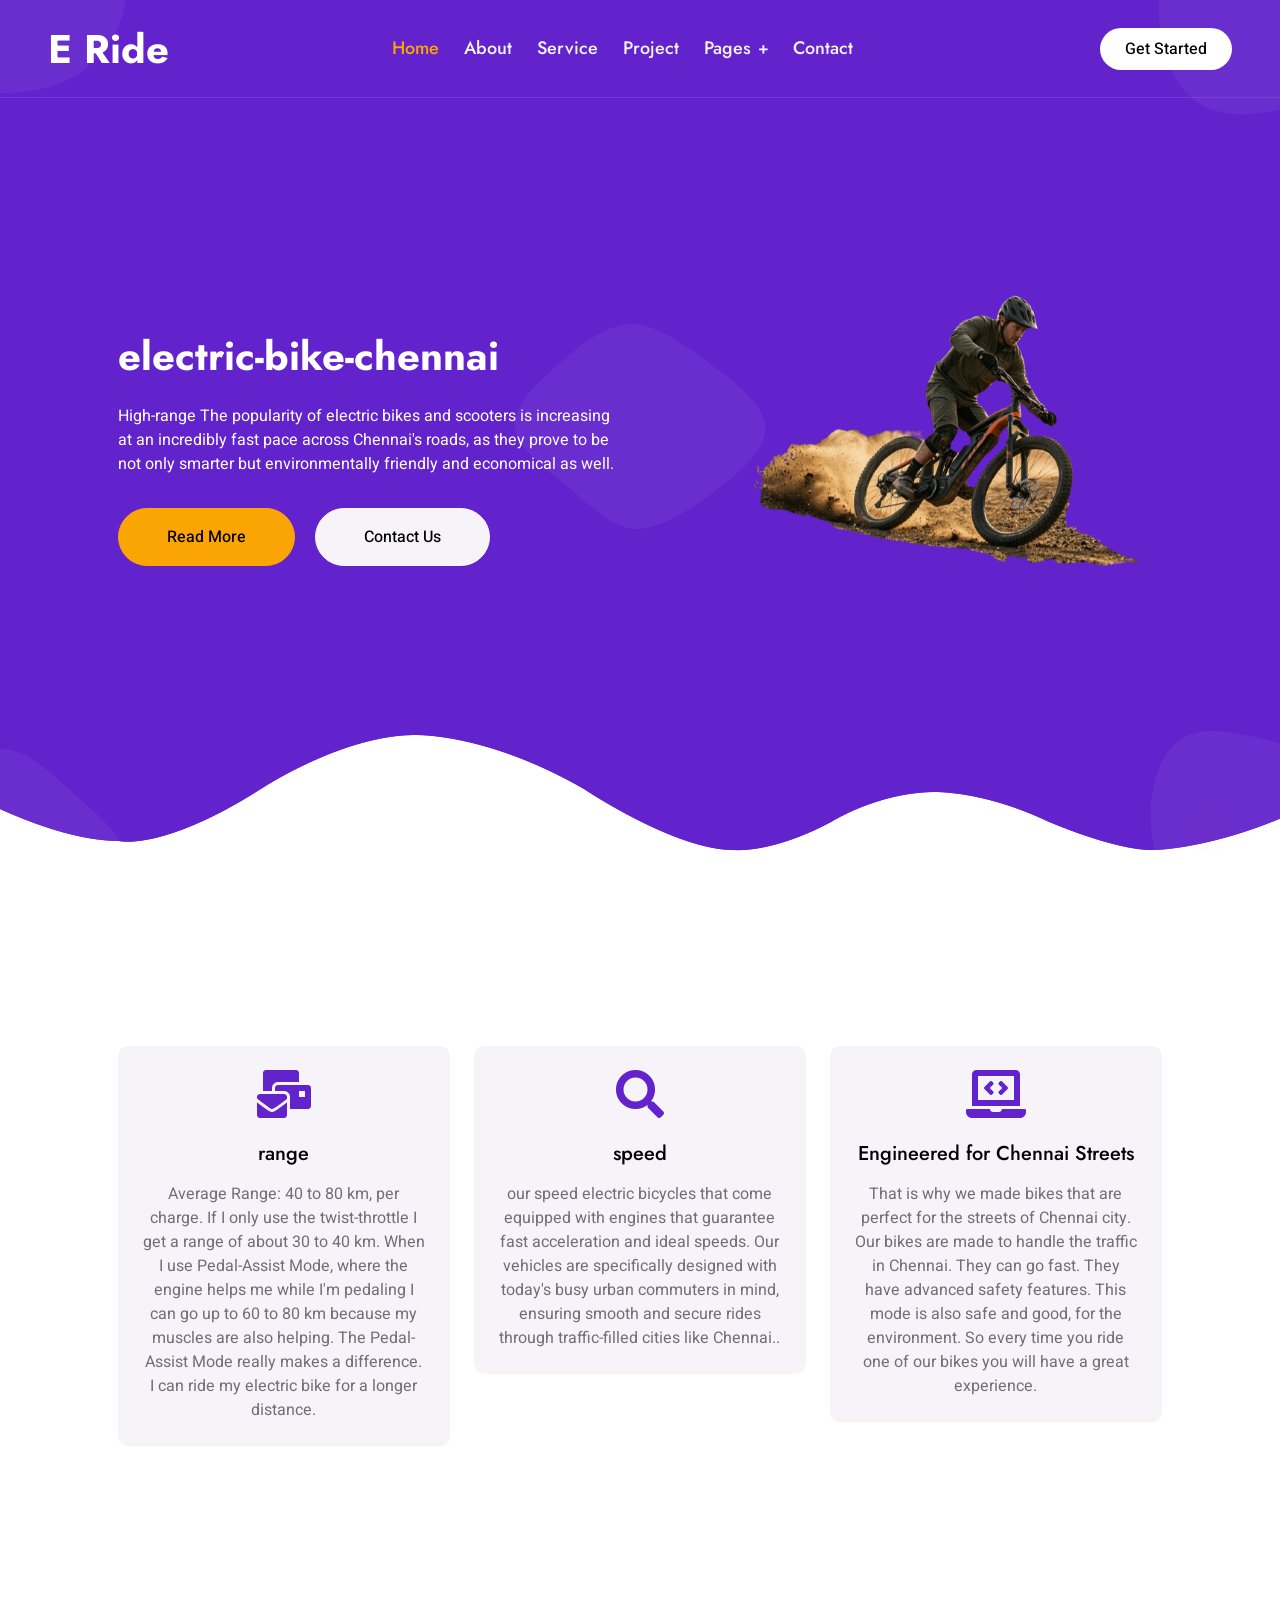
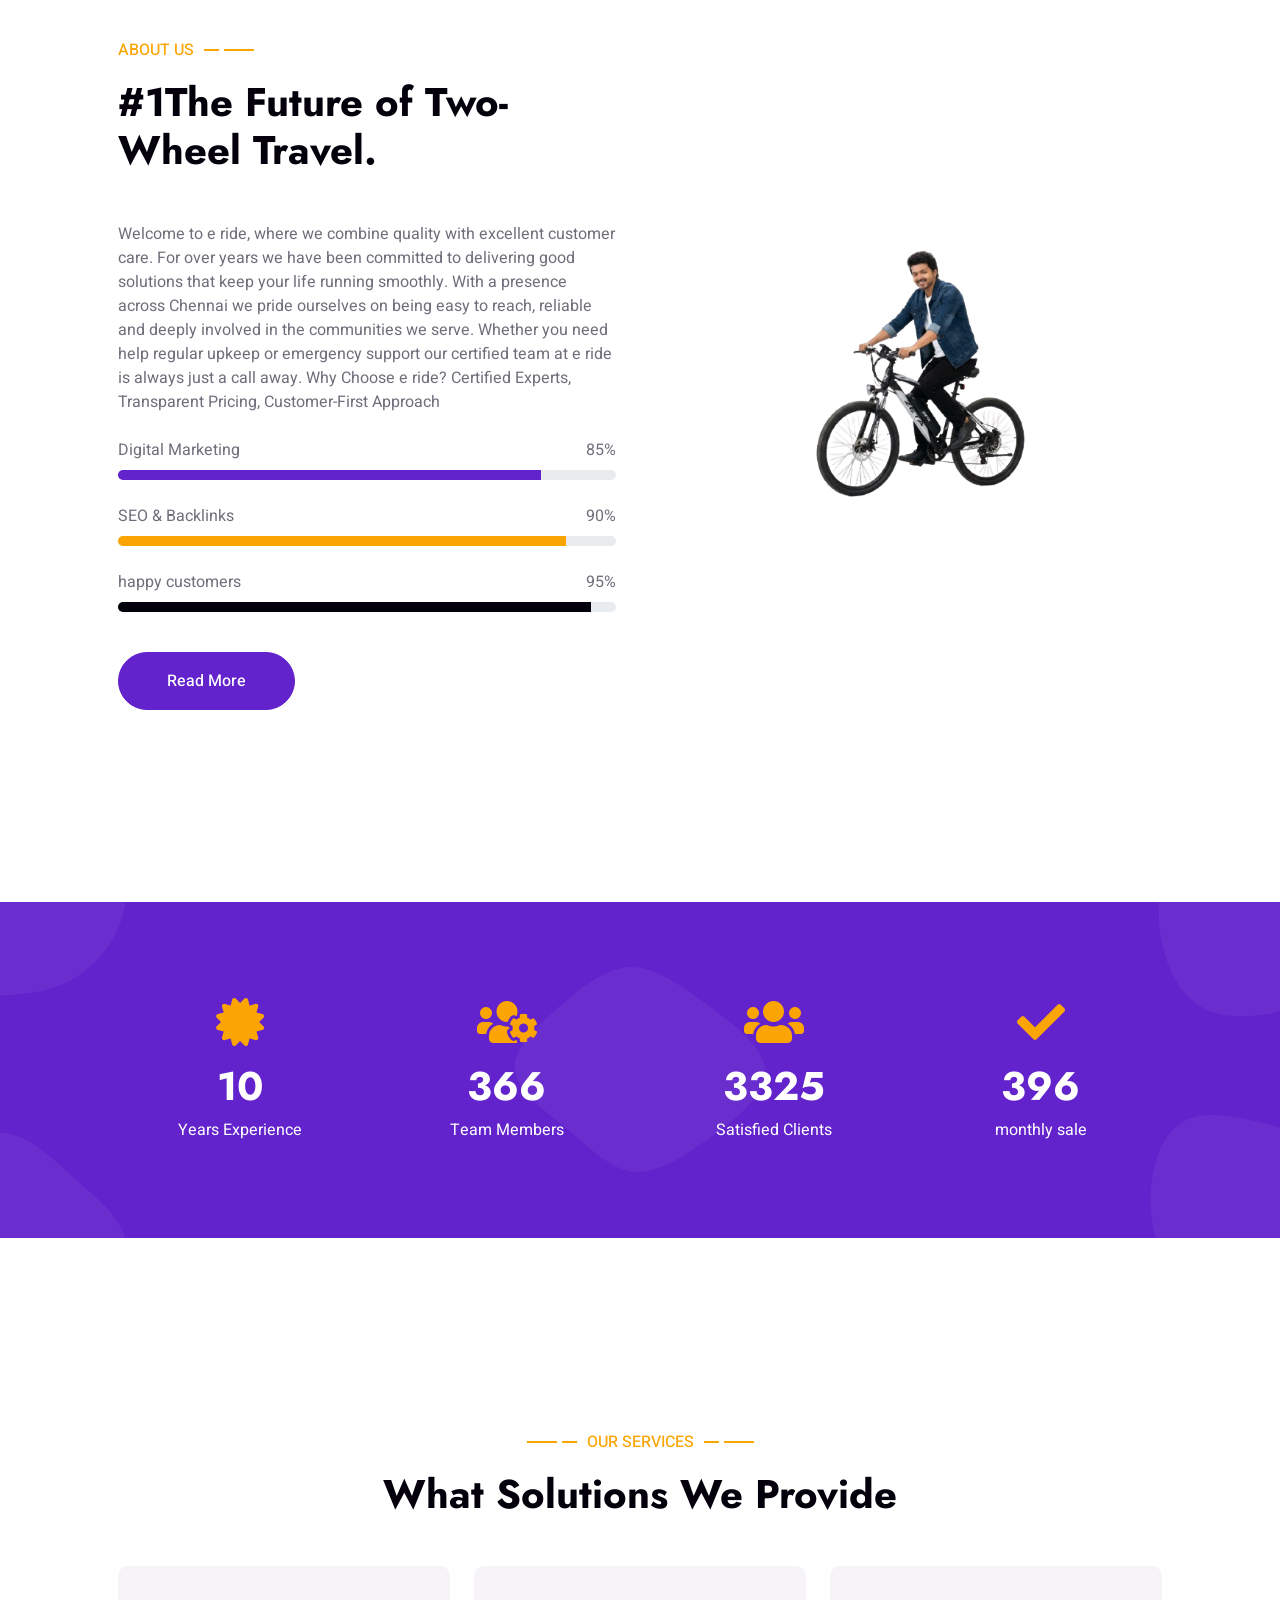
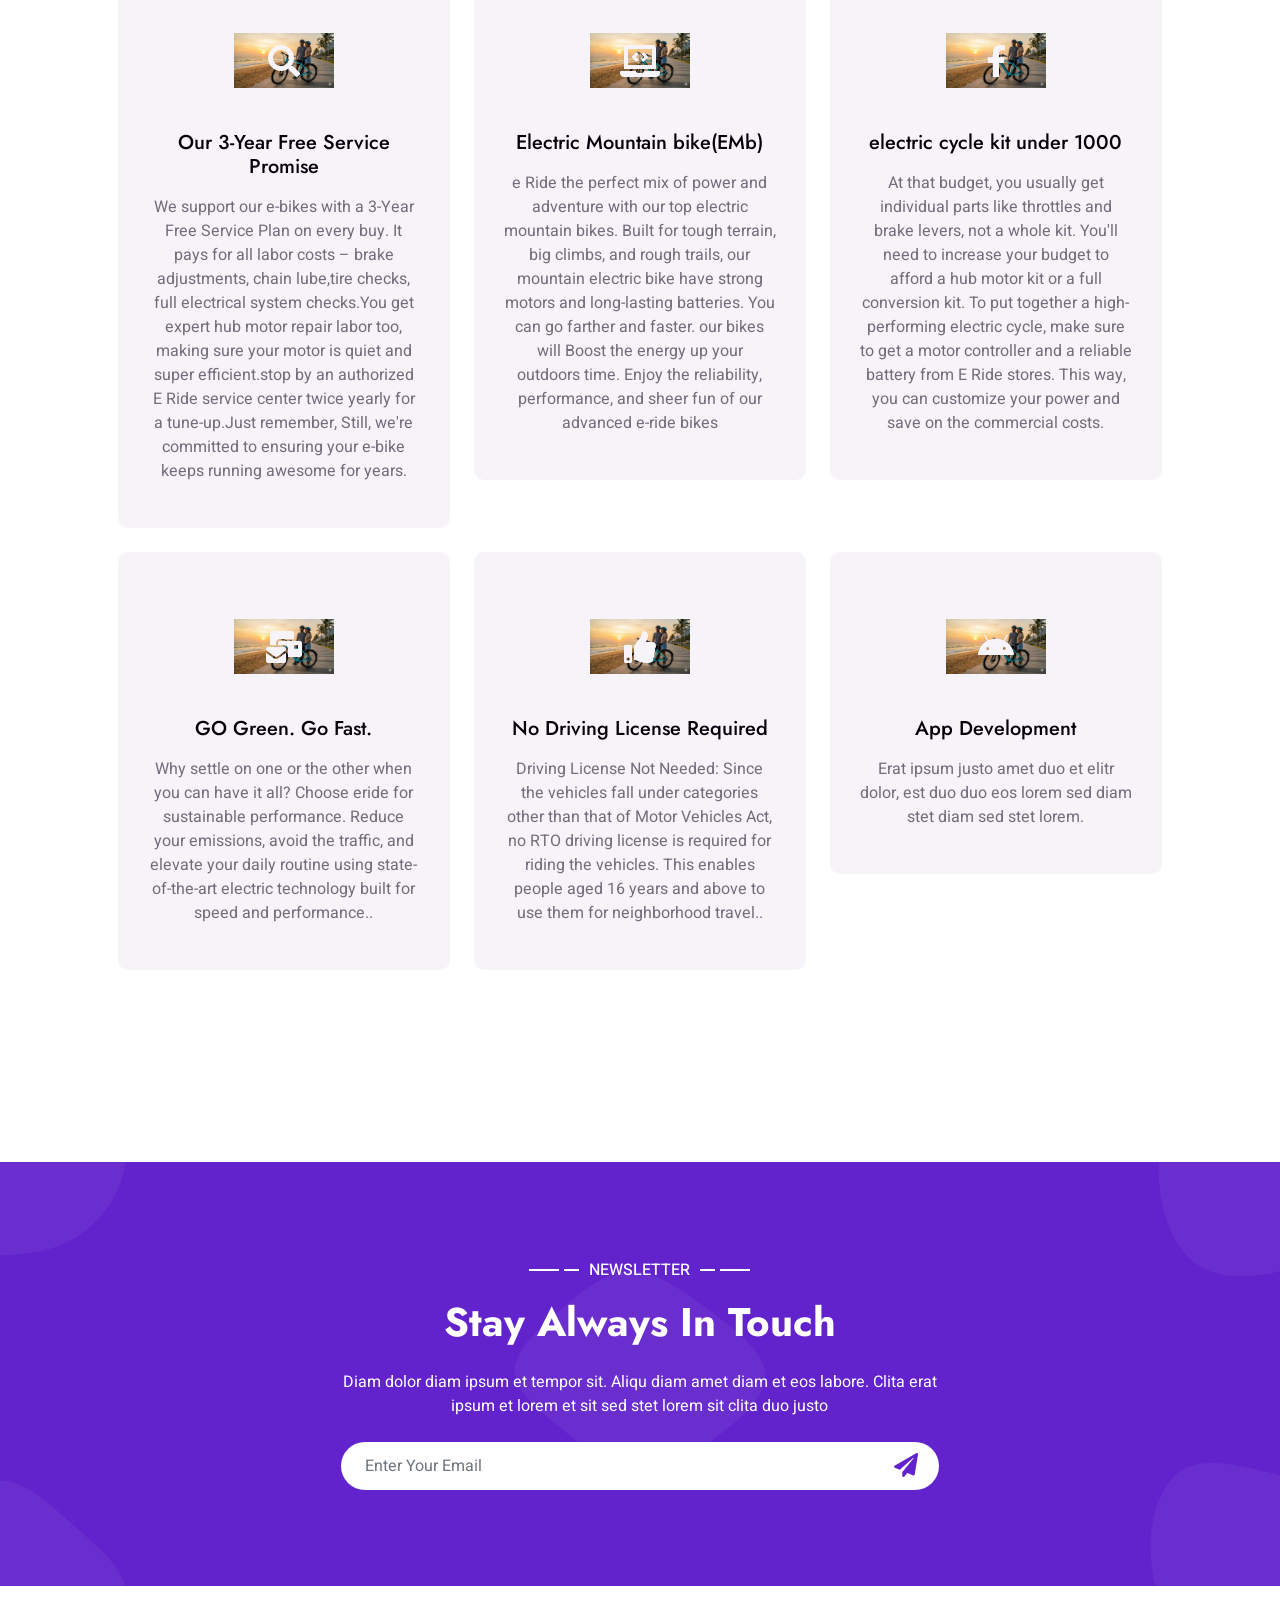
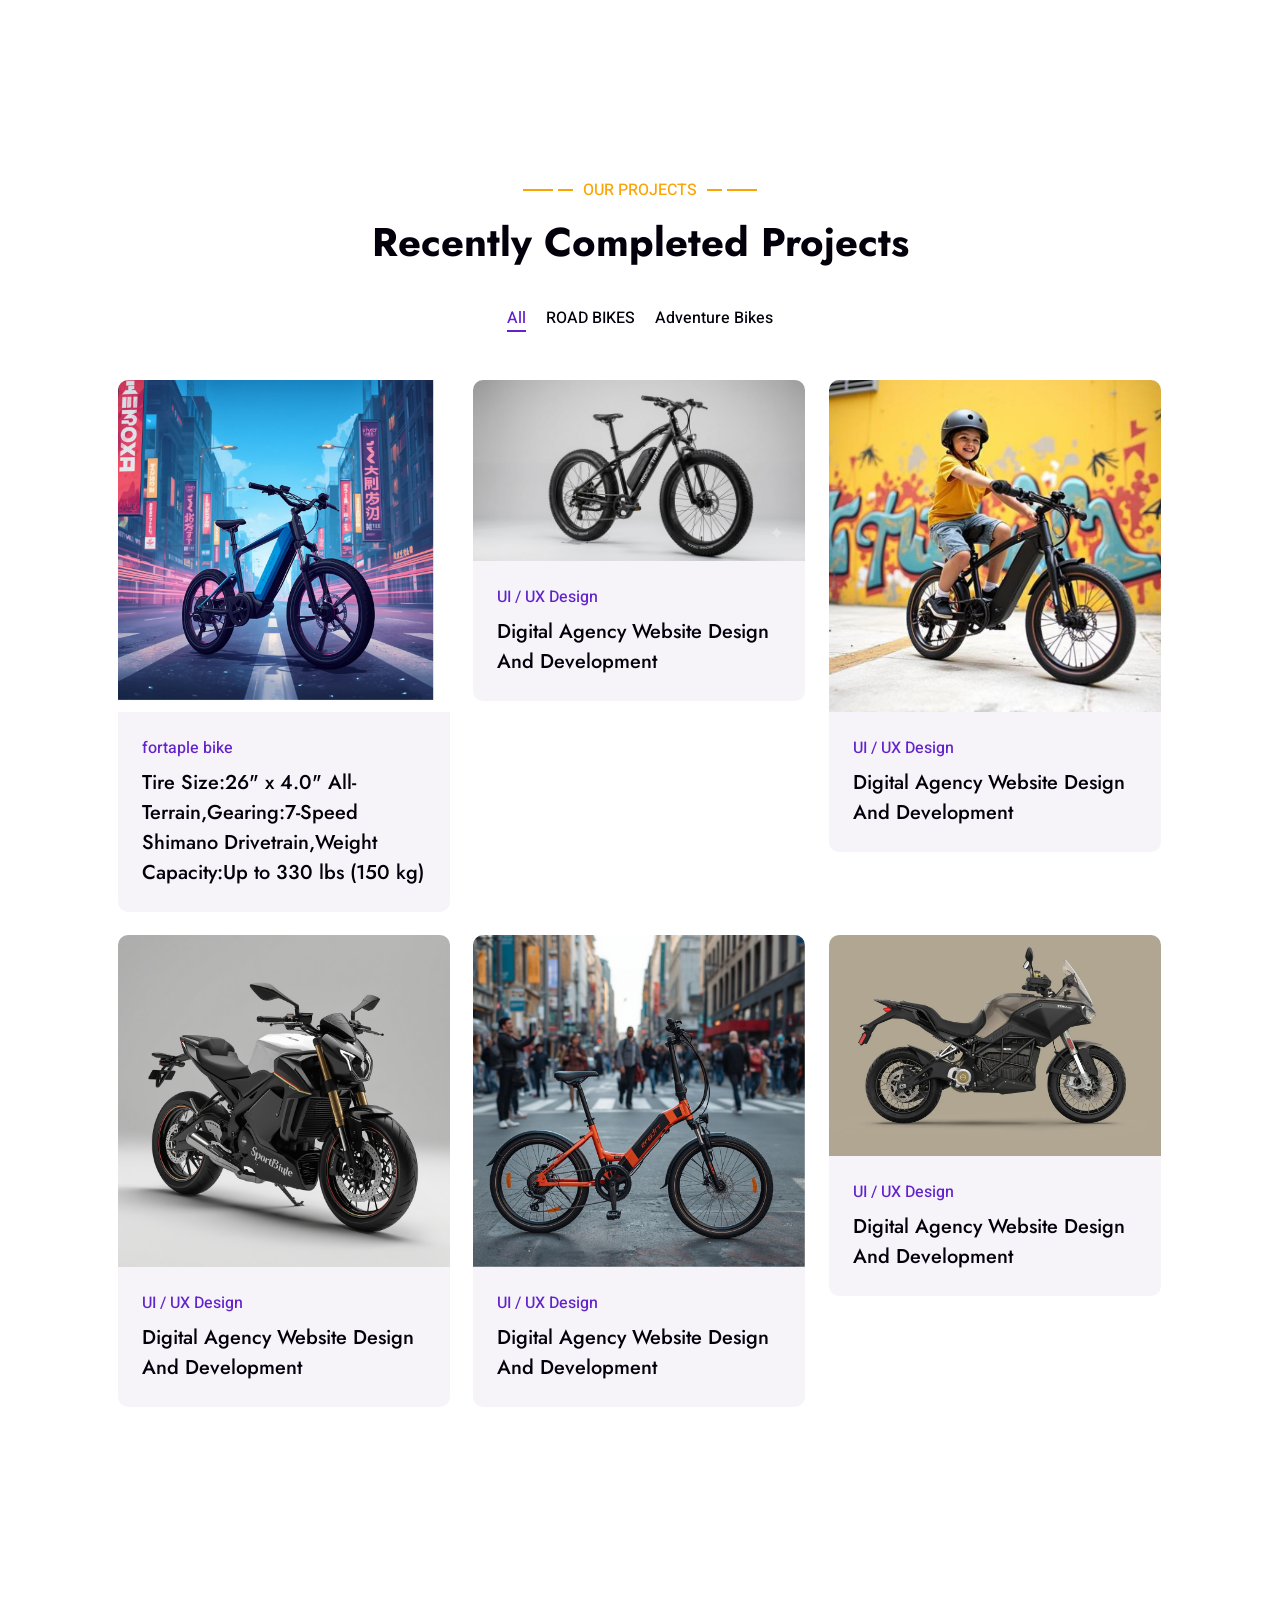
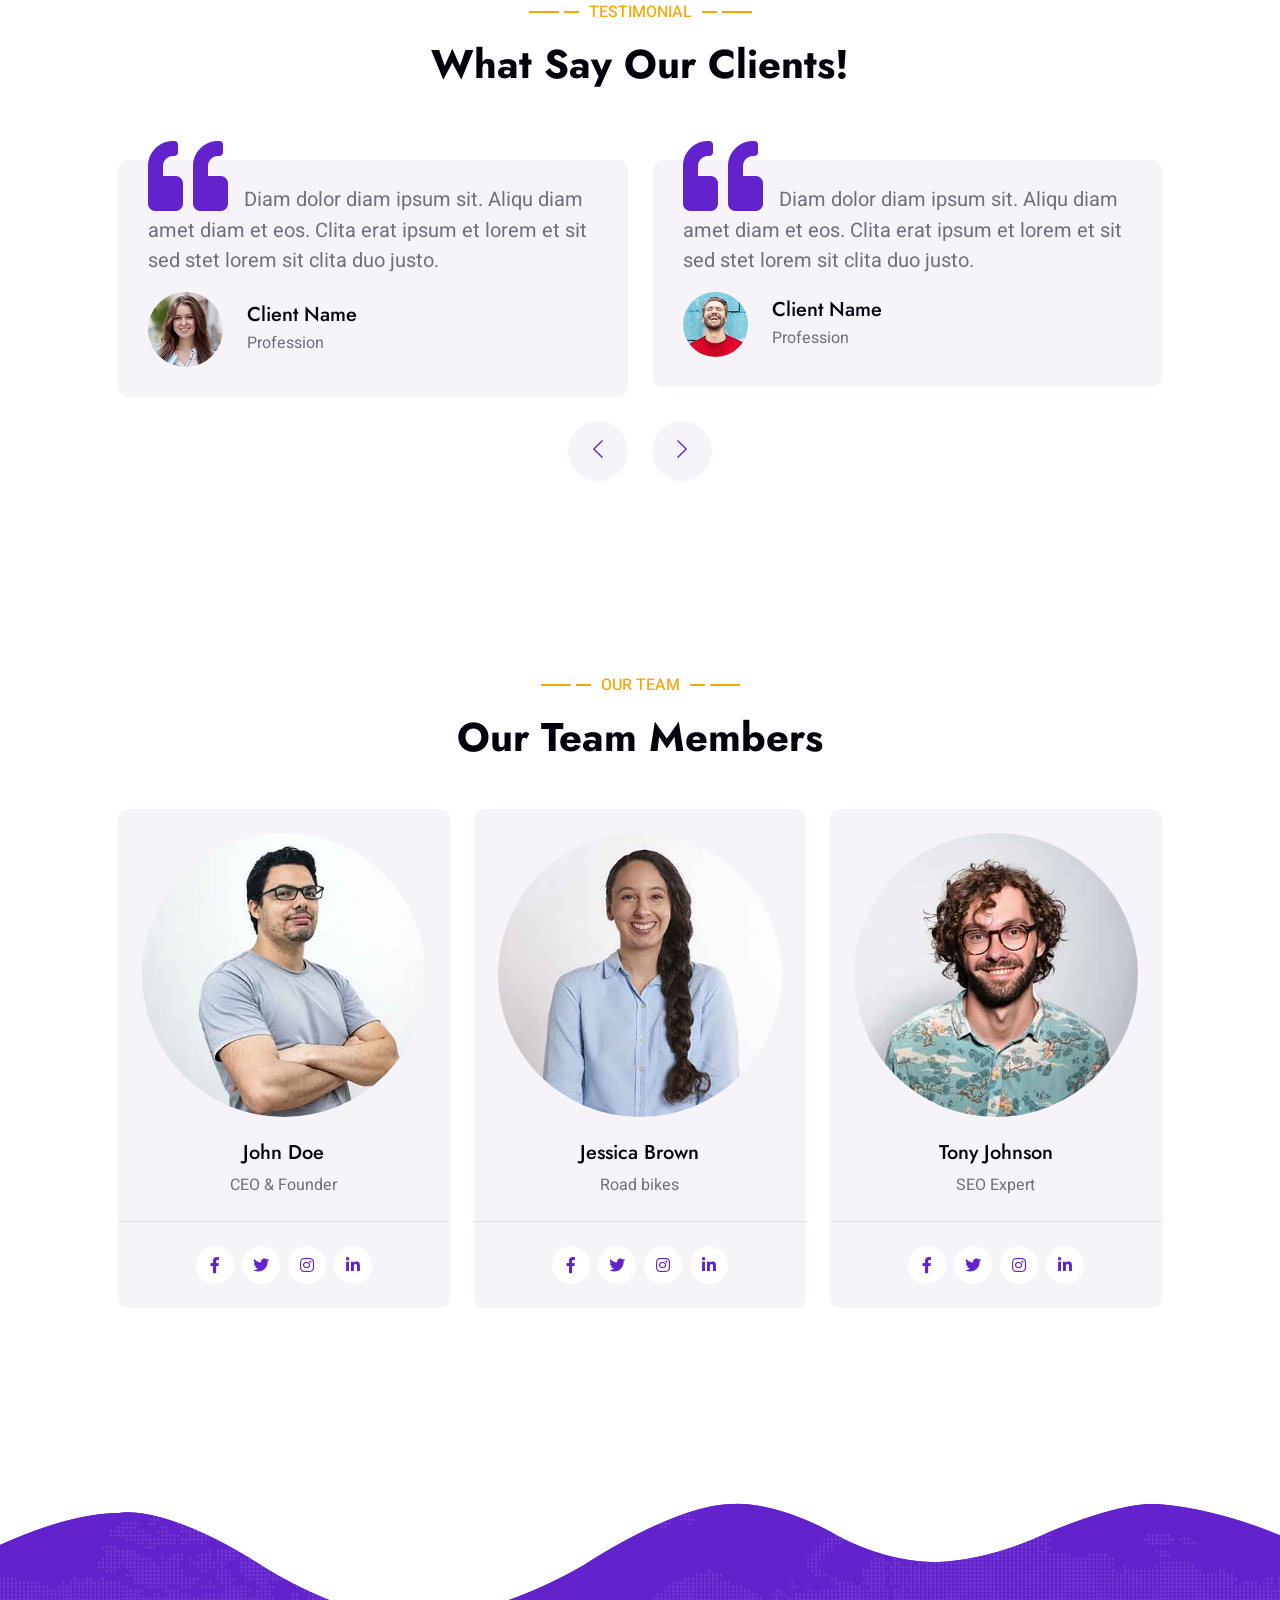
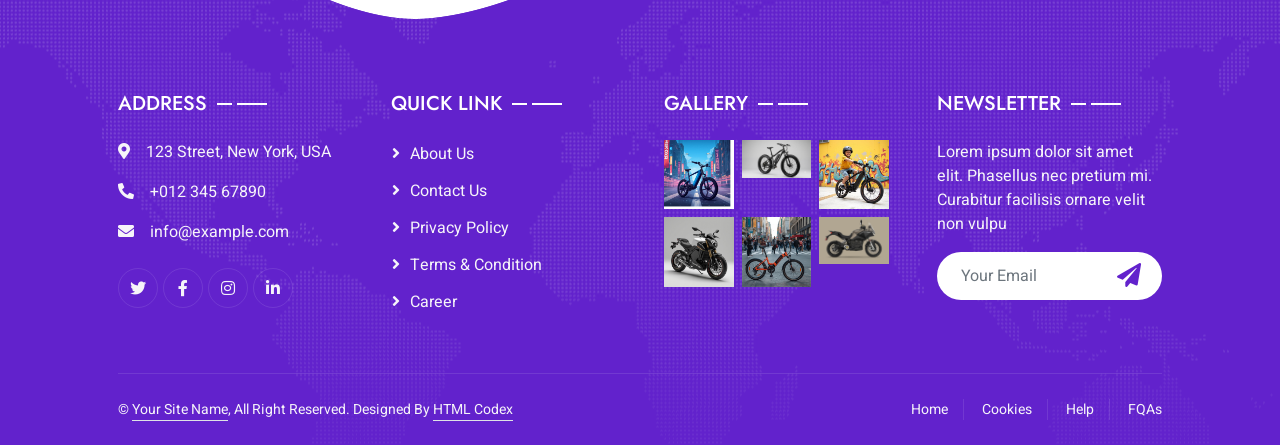
==== commit d9e70a0e: "Update index.html" ====
--- a/index.html
+++ b/index.html
@@ -631,8 +631,8 @@
                             <div class="service-icon flex-shrink-0">
                                 <i class="fa fa-thumbs-up fa-2x"></i>
                             </div>
-                            <h5 class="mb-3">PPC Advertising</h5>
-                            <p class="m-0">Erat ipsum justo amet duo et elitr dolor, est duo duo eos lorem sed diam stet diam sed stet lorem.</p>
+                            <h5 class="mb-3">No Driving License Required</h5>
+                            <p class="m-0">Driving License Not Needed: Since the vehicles fall under categories other than that of Motor Vehicles Act, no RTO driving license is required for riding the vehicles. This enables people aged 16 years and above to use them for neighborhood travel..</p>
                             <a class="btn btn-square" href=""><i class="fa fa-arrow-right"></i></a>
                         </div>
                     </div>
